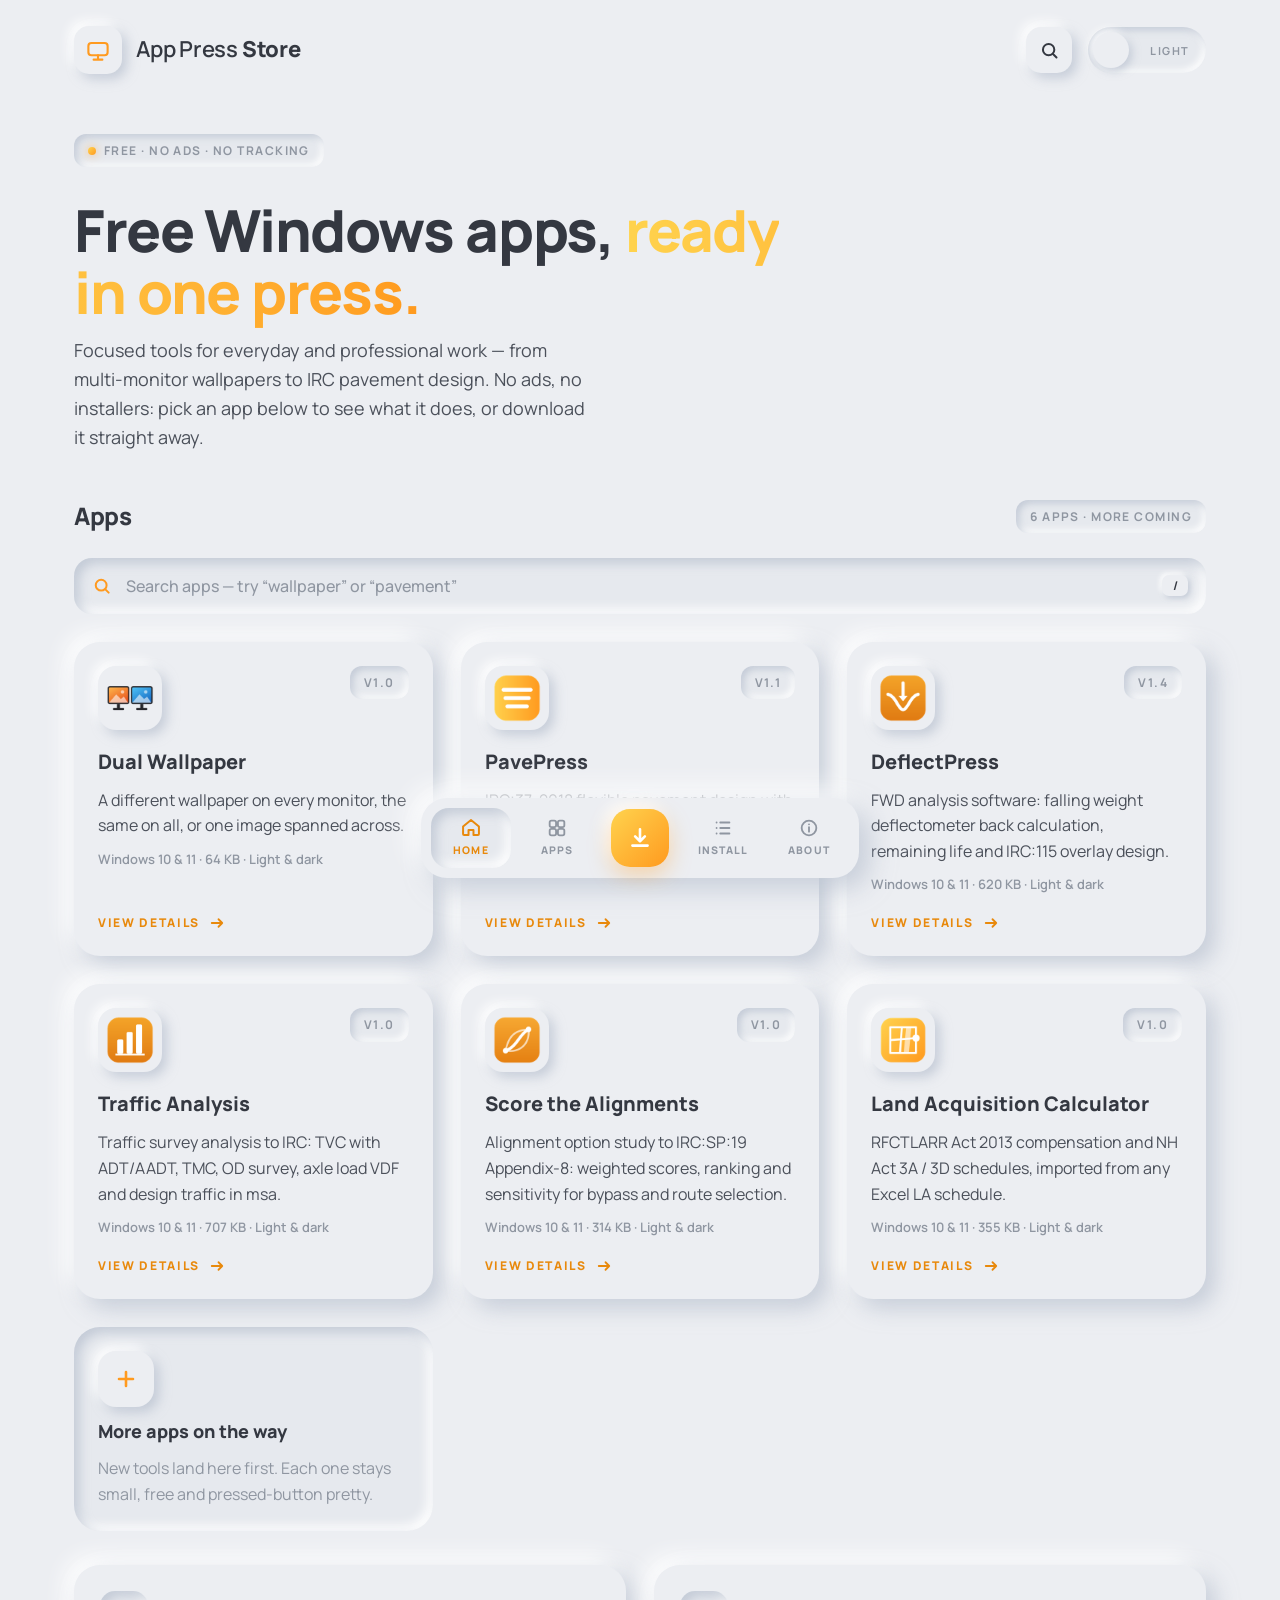
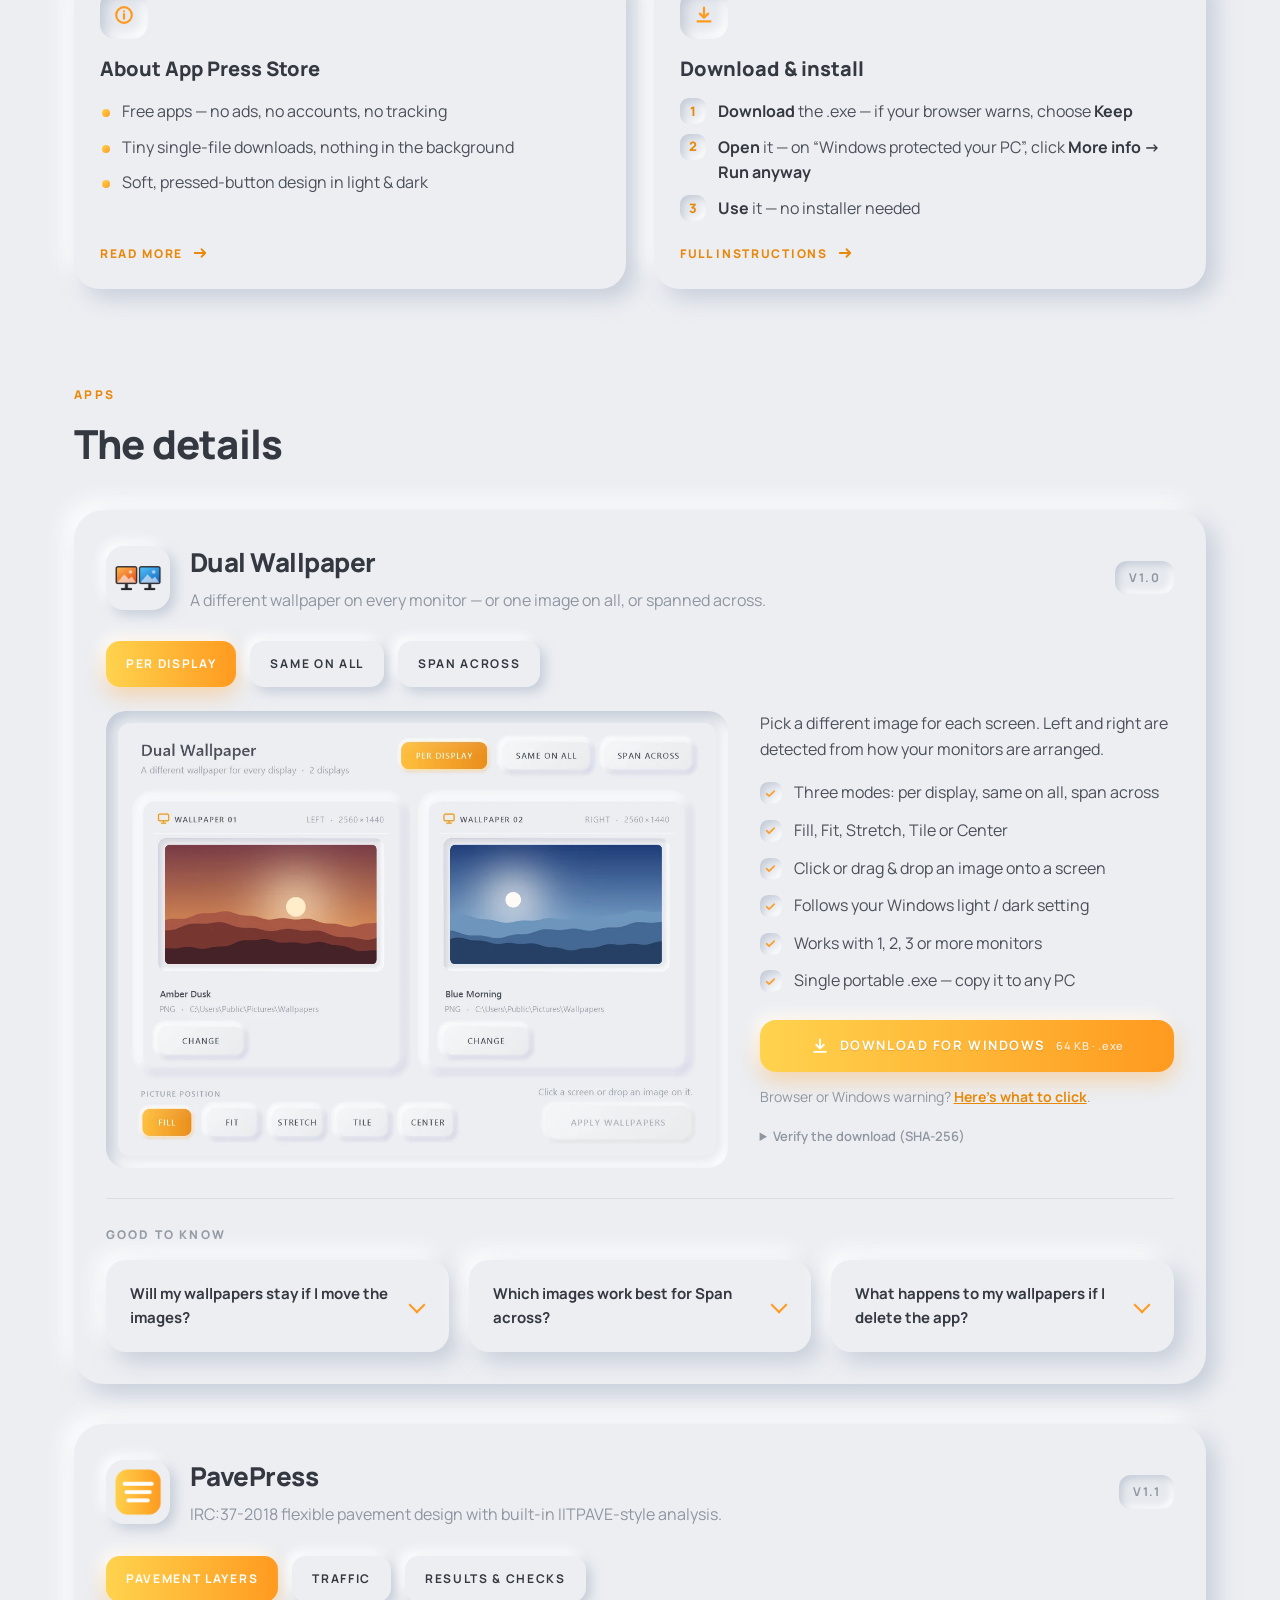
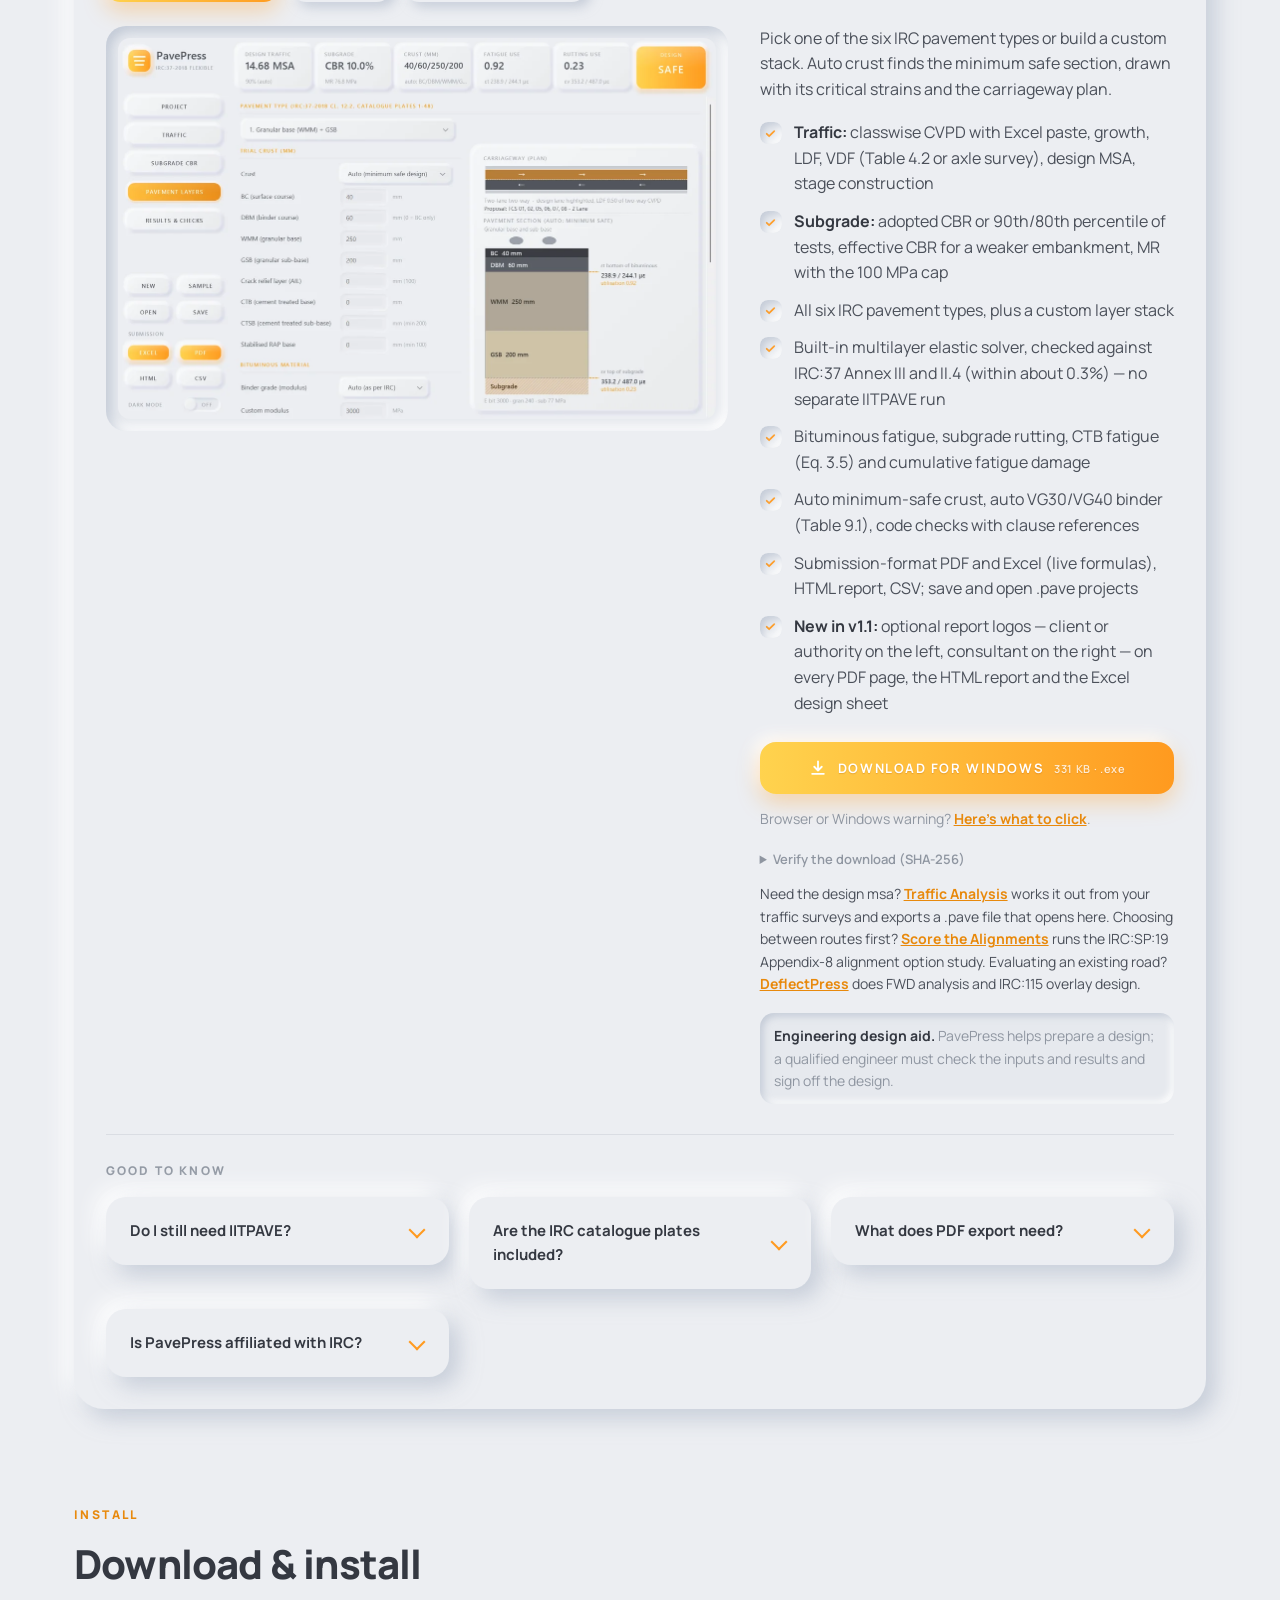
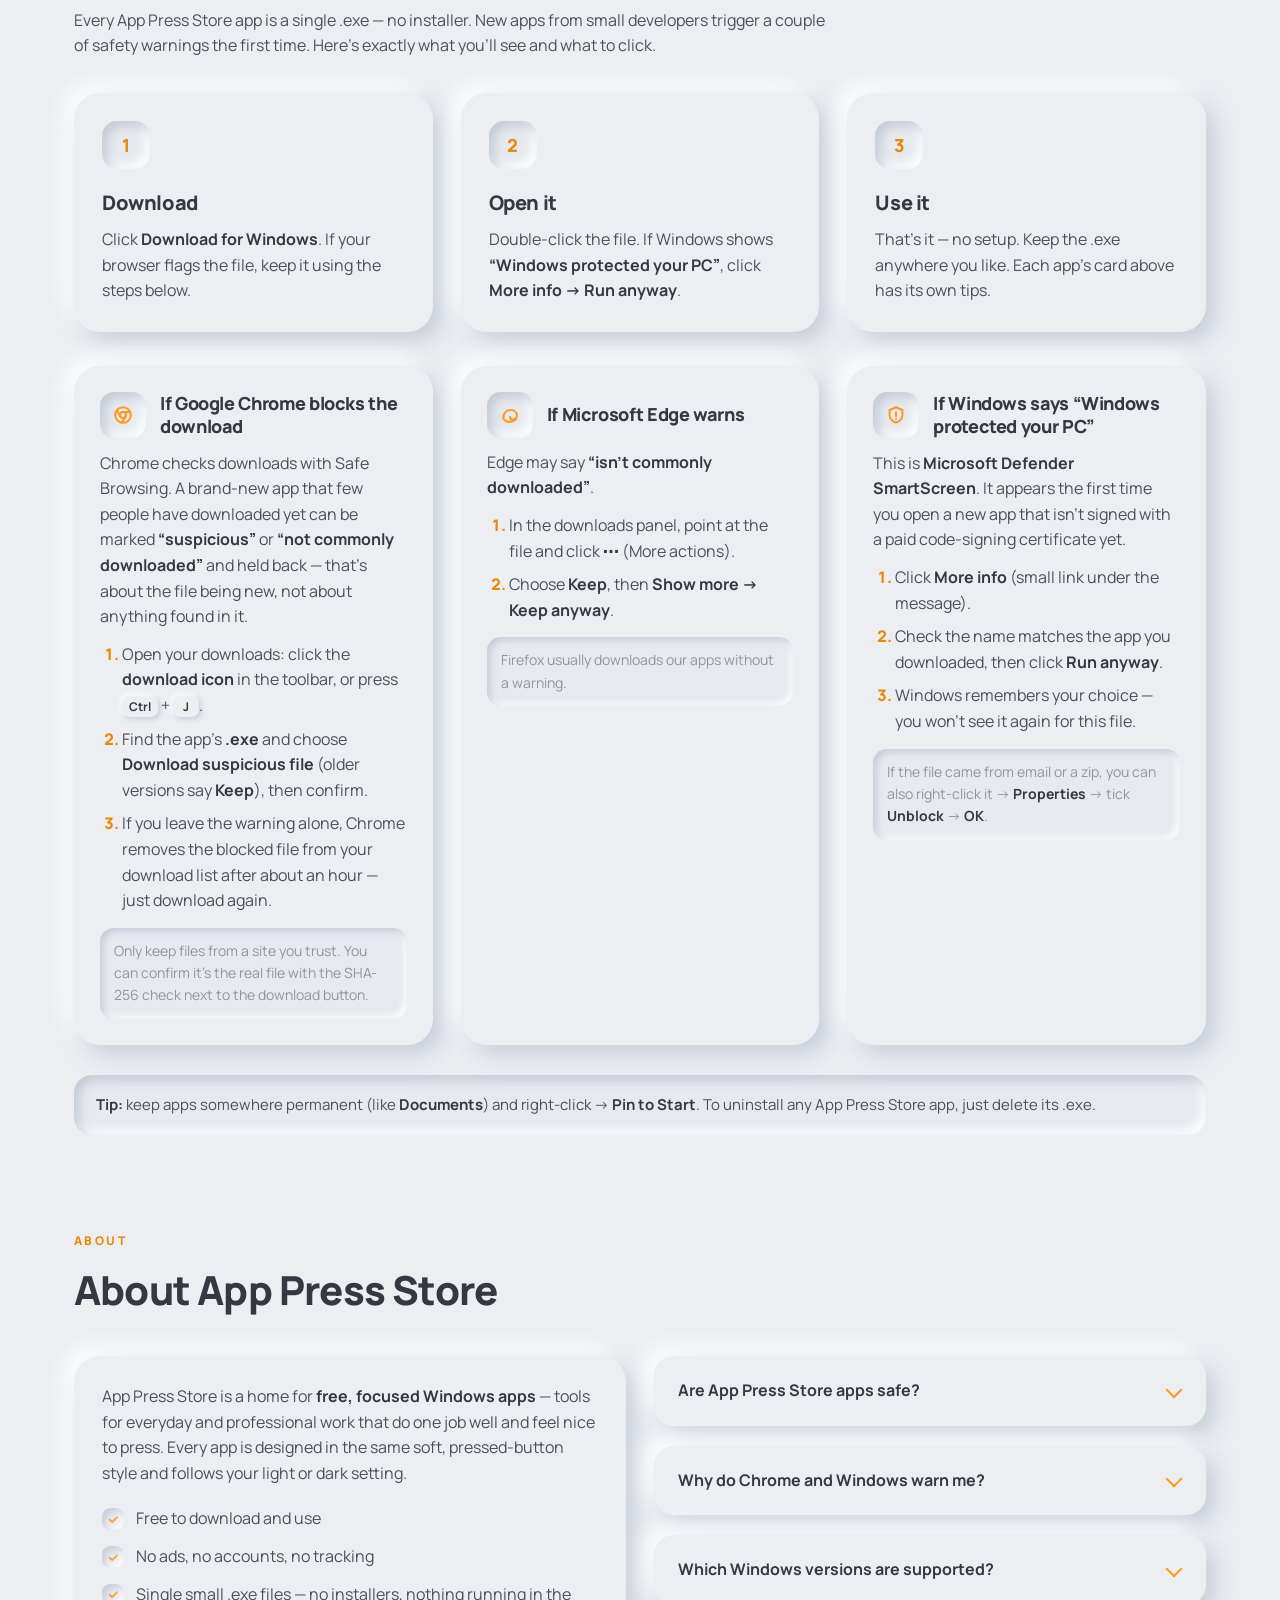
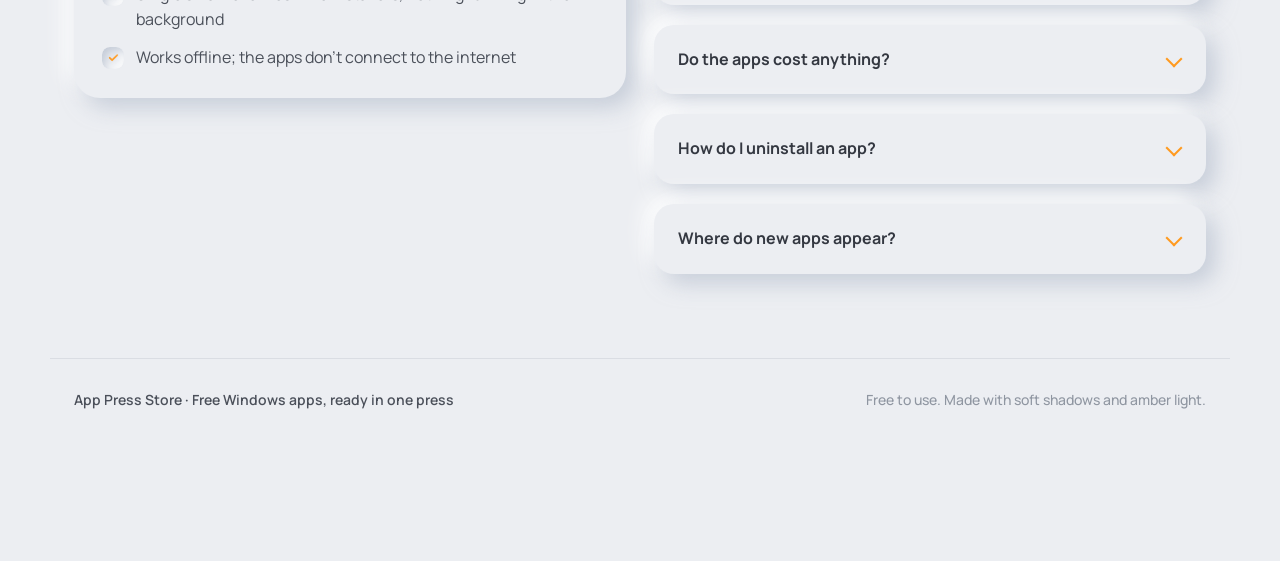
==== index.html @ 835f3573 "DeflectPress v1.4: Word reports match both formats, drawn figures, subgrade CBR Replace download (63" ====
<!doctype html>
<html lang="en">
<head>
  <meta charset="utf-8">
  <meta name="viewport" content="width=device-width, initial-scale=1">
  <title>App Press Store — Press to Download Free Windows Apps</title>
  <meta name="description" content="Free, tiny apps for Windows 10 and 11. Dual Wallpaper sets a different wallpaper on each monitor or spans one across. PavePress does IRC:37-2018 flexible pavement design, DeflectPress does FWD analysis and IRC:115 overlay design, and Traffic Analysis does TVC, TMC, OD and axle load survey analysis. No ads, no install.">
  <meta name="keywords" content="dual monitor wallpaper, different wallpaper each monitor, multi monitor wallpaper Windows 11, IRC 37 2018 pavement design software, flexible pavement design, IITPAVE alternative, FWD analysis software, IRC 115 overlay design, traffic survey analysis software, TVC TMC OD axle load analysis, free Windows apps, App Press Store">
  <meta name="robots" content="index, follow, max-image-preview:large">
  <link rel="canonical" href="https://apppress-store.github.io/">
  <meta name="google-site-verification" content="qcU9-oYp5trq-fBjLJkO1KfHNBGg2GZGqHSOTrv8pv0">
  <meta name="theme-color" content="#ECEEF2" media="(prefers-color-scheme: light)">
  <meta name="theme-color" content="#2A2D33" media="(prefers-color-scheme: dark)">

  <!-- link previews (WhatsApp, Facebook, LinkedIn, X, Discord …) -->
  <meta property="og:type" content="website">
  <meta property="og:site_name" content="App Press Store">
  <meta property="og:url" content="https://apppress-store.github.io/">
  <meta property="og:title" content="App Press Store — Press to Download Free Windows Apps">
  <meta property="og:description" content="Free Windows apps, ready in one press: Dual Wallpaper for multi-monitor setups and PavePress for IRC:37-2018 pavement design. No ads, no installers.">
  <meta property="og:image" content="https://apppress-store.github.io/assets/og-image.png">
  <meta property="og:image:width" content="1200">
  <meta property="og:image:height" content="630">
  <meta property="og:image:alt" content="App Press Store: free Windows apps, ready in one press, with the Dual Wallpaper app">
  <meta name="twitter:card" content="summary_large_image">
  <meta name="twitter:title" content="App Press Store — Press to Download Free Windows Apps">
  <meta name="twitter:description" content="Free Windows apps, ready in one press: Dual Wallpaper for multi-monitor setups and PavePress for IRC:37-2018 pavement design.">
  <meta name="twitter:image" content="https://apppress-store.github.io/assets/og-image.png">

  <link rel="icon" href="favicon.ico">
  <link rel="apple-touch-icon" href="assets/dual-wallpaper-icon.png">

  <!-- structured data for search engines -->
  <script type="application/ld+json">
  {
    "@context": "https://schema.org",
    "@graph": [
      {
        "@type": "WebSite",
        "@id": "https://apppress-store.github.io/#website",
        "url": "https://apppress-store.github.io/",
        "name": "App Press Store",
        "description": "Free, tiny apps for Windows with a soft, pressed-button design.",
        "inLanguage": "en"
      },
      {
        "@type": "SoftwareApplication",
        "@id": "https://apppress-store.github.io/#dual-wallpaper",
        "name": "Dual Wallpaper",
        "url": "https://apppress-store.github.io/#dual-wallpaper",
        "description": "Set a different wallpaper on every monitor, the same image on all monitors, or one picture spanned across multiple monitors on Windows 10 and 11.",
        "applicationCategory": "UtilitiesApplication",
        "operatingSystem": "Windows 10, Windows 11",
        "softwareVersion": "1.0",
        "fileSize": "64KB",
        "downloadUrl": "https://apppress-store.github.io/downloads/DualWallpaperSoft.exe",
        "image": "https://apppress-store.github.io/assets/og-image.png",
        "screenshot": "https://apppress-store.github.io/assets/per-light.webp",
        "isAccessibleForFree": true,
        "offers": { "@type": "Offer", "price": "0", "priceCurrency": "USD" },
        "publisher": { "@id": "https://apppress-store.github.io/#website" }
      },
      {
        "@type": "SoftwareApplication",
        "@id": "https://apppress-store.github.io/#pavepress",
        "name": "PavePress",
        "url": "https://apppress-store.github.io/#pavepress",
        "description": "IRC:37-2018 flexible pavement design for Windows with a built-in IITPAVE-style multilayer elastic solver, code checks with clause references, and PDF/Excel submission reports. An engineering design aid; designs must be verified by a qualified engineer.",
        "applicationCategory": "BusinessApplication",
        "applicationSubCategory": "Civil engineering design",
        "operatingSystem": "Windows 10, Windows 11",
        "softwareVersion": "1.1",
        "fileSize": "331KB",
        "downloadUrl": "https://apppress-store.github.io/downloads/PavePress.exe",
        "image": "https://apppress-store.github.io/assets/pavepress-icon.png",
        "screenshot": "https://apppress-store.github.io/assets/pave-layers-light.webp",
        "isAccessibleForFree": true,
        "offers": { "@type": "Offer", "price": "0", "priceCurrency": "USD" },
        "publisher": { "@id": "https://apppress-store.github.io/#website" }
      }
    ]
  }
  </script>
  <link rel="preconnect" href="https://fonts.googleapis.com">
  <link rel="preconnect" href="https://fonts.gstatic.com" crossorigin>
  <link href="https://fonts.googleapis.com/css2?family=Manrope:wght@400;500;600;700;800&display=swap" rel="stylesheet">
  <link rel="stylesheet" href="styles.css">
  <script>
    // pick the theme before first paint: saved choice, else the system setting
    (function () {
      var t = null;
      try { t = localStorage.getItem('apppress-theme'); } catch (e) {}
      if (t !== 'light' && t !== 'dark') t = matchMedia('(prefers-color-scheme: dark)').matches ? 'dark' : 'light';
      document.documentElement.setAttribute('data-theme', t);
    })();
  </script>
</head>
<body>

  <!-- top bar -->
  <header class="topbar">
    <a class="brand" href="#home" aria-label="App Press Store home">
      <span class="logo raised" aria-hidden="true">
        <svg viewBox="0 0 32 32"><rect x="5" y="8" width="22" height="14" rx="3.5"/><path d="M16 22v4M11 27h10"/></svg>
      </span>
      <span class="brand-name">App Press <b>Store</b></span>
    </a>
    <div class="top-actions">
      <button class="icon-btn" id="searchBtn" type="button" aria-label="Search apps" title="Search apps ( / )">
        <svg viewBox="0 0 24 24" aria-hidden="true"><circle cx="11" cy="11" r="6.5"/><path d="m16 16 4 4"/></svg>
      </button>
      <button class="switch" id="themeSwitch" type="button" role="switch" aria-checked="false" aria-label="Dark mode">
        <span class="switch-label switch-off">Light</span>
        <span class="switch-label switch-on">Dark</span>
        <span class="switch-knob" aria-hidden="true"></span>
      </button>
    </div>
  </header>

  <main>
    <!-- ============ HOME: apps list, about, download & install ============ -->
    <section id="home" class="home section">
      <div class="intro">
        <p class="eyebrow inset-pill"><span class="dot"></span> Free · No ads · No tracking</p>
        <h1>Free Windows apps, <span class="amber-text">ready in one press.</span></h1>
        <p class="lead">Focused tools for everyday and professional work — from multi-monitor wallpapers to IRC pavement design. No ads, no installers: pick an app below to see what it does, or download it straight away.</p>
      </div>

      <!-- apps list -->
      <div class="shelf-head">
        <h2 class="shelf-title">Apps</h2>
        <span class="inset-pill" id="appCount" aria-live="polite">6 apps · more coming</span>
      </div>
      <form class="search inset" id="searchForm" role="search" autocomplete="off">
        <svg viewBox="0 0 24 24" aria-hidden="true"><circle cx="11" cy="11" r="6.5"/><path d="m16 16 4 4"/></svg>
        <label class="sr-only" for="appSearch">Search apps</label>
        <input id="appSearch" type="search" placeholder="Search apps — try “wallpaper” or “pavement”" enterkeyhint="search">
        <kbd class="search-key" aria-hidden="true">/</kbd>
      </form>
      <div class="shelf" id="shelf">
        <a class="app-tile raised" href="#dual-wallpaper" aria-label="Dual Wallpaper: see details"
           data-search="dual wallpaper background desktop monitor monitors display displays screen screens multi-monitor span same image picture theme dark light">

          <span class="tile-top">
            <img class="app-icon" src="assets/dual-wallpaper-icon.png" width="64" height="64" alt="">
            <span class="version inset-pill">v1.0</span>
          </span>
          <span class="tile-name">Dual Wallpaper</span>
          <span class="tile-desc">A different wallpaper on every monitor, the same on all, or one image spanned across.</span>
          <span class="tile-meta">Windows 10 &amp; 11 · 64 KB · Light &amp; dark</span>
          <span class="tile-go">View details
            <svg viewBox="0 0 24 24" aria-hidden="true"><path d="M5 12h14m-5-5 5 5-5 5"/></svg>
          </span>
        </a>
        <a class="app-tile raised" href="#pavepress" aria-label="PavePress: see details"
           data-search="pavepress pavement design road highway flexible bituminous irc irc37 irc:37 2018 iitpave msa cbr subgrade traffic cvpd vdf ldf ctb ctsb sami rap wmm gsb dbm bc civil engineering excel pdf report">
          <span class="tile-top">
            <img class="app-icon" src="assets/pavepress-icon.png" width="64" height="64" alt="">
            <span class="version inset-pill">v1.1</span>
          </span>
          <span class="tile-name">PavePress</span>
          <span class="tile-desc">IRC:37-2018 flexible pavement design with built-in IITPAVE-style analysis.</span>
          <span class="tile-meta">Windows 10 &amp; 11 · 331 KB · Light &amp; dark</span>
          <span class="tile-go">View details
            <svg viewBox="0 0 24 24" aria-hidden="true"><path d="M5 12h14m-5-5 5 5-5 5"/></svg>
          </span>
        </a>
        <a class="app-tile raised" href="/deflectpress/" aria-label="DeflectPress FWD analysis software: see details"
           data-search="deflectpress fwd falling weight deflectometer deflection basin bowl backcalculation back calculation layer moduli irc irc115 irc:115 2014 overlay design remaining life homogeneous sections structural evaluation kgpback kuab pavement road highway civil engineering word docx excel pdf report">
          <span class="tile-top">
            <img class="app-icon" src="assets/deflectpress-icon.png" width="64" height="64" alt="">
            <span class="version inset-pill">v1.4</span>
          </span>
          <span class="tile-name">DeflectPress</span>
          <span class="tile-desc">FWD analysis software: falling weight deflectometer back calculation, remaining life and IRC:115 overlay design.</span>
          <span class="tile-meta">Windows 10 &amp; 11 · 620 KB · Light &amp; dark</span>
          <span class="tile-go">View details
            <svg viewBox="0 0 24 24" aria-hidden="true"><path d="M5 12h14m-5-5 5 5-5 5"/></svg>
          </span>
        </a>
        <a class="app-tile raised" href="/traffic-analysis/" aria-label="Traffic Analysis traffic survey analysis software: see details"
           data-search="traffic analysis survey tvc traffic volume count adt aadt peak hour phf seasonal factor tmc turning movement count junction intersection flow diagram signal warrant roundabout od origin destination desire lines axle load vdf vehicle damage factor speed delay moving observer pcu capacity level of service los growth msa irc irc64 irc106 irc108 irc93 irc37 road highway civil engineering excel pdf report">
          <span class="tile-top">
            <img class="app-icon" src="assets/traffic-analysis-icon.png" width="64" height="64" alt="">
            <span class="version inset-pill">v1.0</span>
          </span>
          <span class="tile-name">Traffic Analysis</span>
          <span class="tile-desc">Traffic survey analysis to IRC: TVC with ADT/AADT, TMC, OD survey, axle load VDF and design traffic in msa.</span>
          <span class="tile-meta">Windows 10 &amp; 11 · 707 KB · Light &amp; dark</span>
          <span class="tile-go">View details
            <svg viewBox="0 0 24 24" aria-hidden="true"><path d="M5 12h14m-5-5 5 5-5 5"/></svg>
          </span>
        </a>
        <a class="app-tile raised" href="/score-the-alignments/" aria-label="Score the Alignments alignment option study software: see details"
           data-search="score the alignments alignment option study evaluation of alignment options alternatives route selection bypass realignment green field greenfield irc sp19 sp:19 irc:sp:19 appendix 8 appendix-8 scoring matrix weighted score weights engineering socio-economic environmental cost safety ranking sensitivity land acquisition rfctlarr solatium r&amp;r rehabilitation resettlement geometric design irc73 sp84 dpr feasibility report road highway civil engineering excel pdf report">
          <span class="tile-top">
            <img class="app-icon" src="assets/score-the-alignments-icon.png" width="64" height="64" alt="">
            <span class="version inset-pill">v1.0</span>
          </span>
          <span class="tile-name">Score the Alignments</span>
          <span class="tile-desc">Alignment option study to IRC:SP:19 Appendix-8: weighted scores, ranking and sensitivity for bypass and route selection.</span>
          <span class="tile-meta">Windows 10 &amp; 11 · 314 KB · Light &amp; dark</span>
          <span class="tile-go">View details
            <svg viewBox="0 0 24 24" aria-hidden="true"><path d="M5 12h14m-5-5 5 5-5 5"/></svg>
          </span>
        </a>
        <a class="app-tile raised" href="/land-acquisition-calculator/" aria-label="Land Acquisition Calculator RFCTLARR compensation software: see details"
           data-search="land acquisition calculator la compensation rfctlarr 2013 act solatium 12 % additional amount multiplication factor first schedule second schedule r&amp;r rehabilitation resettlement market value guidance value sale deeds sec 26 nh act 1956 3a 3c 3d 3g 3h notification gazette schedule land schedule survey number village award abstract excel import dpr rob bypass road highway civil engineering pdf report">
          <span class="tile-top">
            <img class="app-icon" src="assets/land-acquisition-calculator-icon.png" width="64" height="64" alt="">
            <span class="version inset-pill">v1.0</span>
          </span>
          <span class="tile-name">Land Acquisition Calculator</span>
          <span class="tile-desc">RFCTLARR Act 2013 compensation and NH Act 3A / 3D schedules, imported from any Excel LA schedule.</span>
          <span class="tile-meta">Windows 10 &amp; 11 · 355 KB · Light &amp; dark</span>
          <span class="tile-go">View details
            <svg viewBox="0 0 24 24" aria-hidden="true"><path d="M5 12h14m-5-5 5 5-5 5"/></svg>
          </span>
        </a>
        <div class="app-tile app-tile-soon inset" id="soonTile" aria-label="More apps coming soon">
          <span class="soon-icon raised" aria-hidden="true"><svg viewBox="0 0 24 24"><path d="M12 5v14M5 12h14"/></svg></span>
          <span class="tile-name">More apps on the way</span>
          <span class="tile-desc">New tools land here first. Each one stays small, free and pressed-button pretty.</span>
        </div>
        <div class="app-tile no-results inset" id="noResults" hidden>
          <span class="tile-name">No apps match “<span id="noResultsTerm"></span>”</span>
          <span class="tile-desc">Try another word, or <button type="button" class="link-btn" id="clearSearch">show all apps</button>.</span>
        </div>
      </div>

      <!-- info + quick install -->
      <div class="home-cards">
        <a class="home-card raised" href="#about">
          <span class="card-icon inset" aria-hidden="true">
            <svg viewBox="0 0 24 24"><circle cx="12" cy="12" r="8.5"/><path d="M12 11v5M12 8h.01"/></svg>
          </span>
          <span class="card-title">About App Press Store</span>
          <ul class="mini-list">
            <li>Free apps — no ads, no accounts, no tracking</li>
            <li>Tiny single-file downloads, nothing in the background</li>
            <li>Soft, pressed-button design in light &amp; dark</li>
          </ul>
          <span class="tile-go">Read more <svg viewBox="0 0 24 24" aria-hidden="true"><path d="M5 12h14m-5-5 5 5-5 5"/></svg></span>
        </a>

        <a class="home-card raised" href="#install">
          <span class="card-icon inset" aria-hidden="true">
            <svg viewBox="0 0 24 24"><path d="M12 4v11m0 0-4.5-4.5M12 15l4.5-4.5M5 19h14"/></svg>
          </span>
          <span class="card-title">Download &amp; install</span>
          <ol class="mini-steps">
            <li><b>Download</b> the .exe — if your browser warns, choose <b>Keep</b></li>
            <li><b>Open</b> it — on “Windows protected your PC”, click <b>More info → Run anyway</b></li>
            <li><b>Use</b> it — no installer needed</li>
          </ol>
          <span class="tile-go">Full instructions <svg viewBox="0 0 24 24" aria-hidden="true"><path d="M5 12h14m-5-5 5 5-5 5"/></svg></span>
        </a>
      </div>
    </section>

    <!-- ============ APPS (details) ============ -->
    <section id="apps" class="section">
      <div class="section-head">
        <p class="kicker">Apps</p>
        <h2>The details</h2>
      </div>

      <article id="dual-wallpaper" class="app-card raised">
        <div class="app-top">
          <img class="app-icon" src="assets/dual-wallpaper-icon.png" width="64" height="64" alt="">
          <div class="app-title">
            <h3>Dual Wallpaper</h3>
            <p>A different wallpaper on every monitor — or one image on all, or spanned across.</p>
          </div>
          <span class="version inset-pill">v1.0</span>
        </div>

        <div class="modes" role="tablist" aria-label="Dual Wallpaper modes">
          <button class="mode is-active" role="tab" aria-selected="true" data-shot="per" data-caption="Pick a different image for each screen. Left and right are detected from how your monitors are arranged.">Per display</button>
          <button class="mode" role="tab" aria-selected="false" data-shot="same" data-caption="One image, every screen. Choose Wallpaper A once and it lands on monitor 1 and monitor 2.">Same on all</button>
          <button class="mode" role="tab" aria-selected="false" data-shot="span" data-caption="One picture stretched across all displays as a single wide scene — best with ultra-wide images.">Span across</button>
        </div>

        <div class="app-body">
          <div class="shot-well inset app-shot">
            <img class="shot-light" src="assets/per-light.webp" width="1100" height="797" alt="Dual Wallpaper in per-display mode, light theme">
            <img class="shot-dark" src="assets/per-dark.webp" width="1100" height="797" alt="Dual Wallpaper in per-display mode, dark theme">
          </div>

          <div class="app-side">
            <p class="mode-caption">Pick a different image for each screen. Left and right are detected from how your monitors are arranged.</p>
            <ul class="features">
              <li>Three modes: per display, same on all, span across</li>
              <li>Fill, Fit, Stretch, Tile or Center</li>
              <li>Click or drag &amp; drop an image onto a screen</li>
              <li>Follows your Windows light / dark setting</li>
              <li>Works with 1, 2, 3 or more monitors</li>
              <li>Single portable .exe — copy it to any PC</li>
            </ul>
            <a class="btn btn-amber btn-wide" href="downloads/DualWallpaperSoft.exe" download="Dual Wallpaper Soft.exe">
              <svg viewBox="0 0 24 24" aria-hidden="true"><path d="M12 4v11m0 0-4.5-4.5M12 15l4.5-4.5M5 19h14"/></svg>
              Download for Windows
              <small>64 KB · .exe</small>
            </a>
            <p class="after-dl">Browser or Windows warning? <a href="#install">Here's what to click</a>.</p>
            <details class="hash">
              <summary>Verify the download (SHA-256)</summary>
              <code class="inset">052EF9118CF12EC91DCE9071B8E9ECBF26F999B18371FDF8688AAA798C92F775</code>
              <p>In PowerShell: <code>Get-FileHash "Dual Wallpaper Soft.exe"</code></p>
            </details>
          </div>
        </div>

        <div class="app-faq">
          <h4 class="app-faq-title">Good to know</h4>
          <div class="faq faq-compact">
            <details class="raised">
              <summary>Will my wallpapers stay if I move the images?</summary>
              <p>Windows reads wallpapers from where the image files are. Keep them in a permanent folder like <b>Pictures</b> so they don't disappear.</p>
            </details>
            <details class="raised">
              <summary>Which images work best for Span across?</summary>
              <p>Wide images. Two side-by-side monitors form a very wide area, so a normal 16:9 picture gets its top and bottom cropped. Something around 5120 × 1440 fits two 2560 × 1440 screens exactly.</p>
            </details>
            <details class="raised">
              <summary>What happens to my wallpapers if I delete the app?</summary>
              <p>They stay exactly as they are — the app only changes Windows' wallpaper setting when you press <b>Apply wallpapers</b>.</p>
            </details>
          </div>
        </div>
      </article>

      <article id="pavepress" class="app-card raised" data-shot-prefix="pave-">
        <div class="app-top">
          <img class="app-icon" src="assets/pavepress-icon.png" width="64" height="64" alt="">
          <div class="app-title">
            <h3>PavePress</h3>
            <p>IRC:37-2018 flexible pavement design with built-in IITPAVE-style analysis.</p>
          </div>
          <span class="version inset-pill">v1.1</span>
        </div>

        <div class="modes" role="tablist" aria-label="PavePress pages">
          <button class="mode is-active" role="tab" aria-selected="true" data-shot="layers" data-caption="Pick one of the six IRC pavement types or build a custom stack. Auto crust finds the minimum safe section, drawn with its critical strains and the carriageway plan.">Pavement layers</button>
          <button class="mode" role="tab" aria-selected="false" data-shot="traffic" data-caption="Classwise CVPD pasted straight from Excel, growth to the year of completion, LDF and VDF, and design MSA worked out step by step.">Traffic</button>
          <button class="mode" role="tab" aria-selected="false" data-shot="results" data-caption="Every code check with its IRC:37-2018 clause: OK, CHECK or FAIL, plus bituminous fatigue and subgrade rutting utilisation.">Results &amp; checks</button>
        </div>

        <div class="app-body">
          <div class="shot-well inset app-shot">
            <img class="shot-light" src="assets/pave-layers-light.webp" width="1200" height="767" loading="lazy" alt="PavePress pavement layers page with a granular pavement section, light theme">
            <img class="shot-dark" src="assets/pave-layers-dark.webp" width="1200" height="767" loading="lazy" alt="PavePress pavement layers page with a CTSB, CTB and SAMI section, dark theme">
          </div>

          <div class="app-side">
            <p class="mode-caption">Pick one of the six IRC pavement types or build a custom stack. Auto crust finds the minimum safe section, drawn with its critical strains and the carriageway plan.</p>
            <ul class="features">
              <li><b>Traffic:</b> classwise CVPD with Excel paste, growth, LDF, VDF (Table 4.2 or axle survey), design MSA, stage construction</li>
              <li><b>Subgrade:</b> adopted CBR or 90th/80th percentile of tests, effective CBR for a weaker embankment, MR with the 100 MPa cap</li>
              <li>All six IRC pavement types, plus a custom layer stack</li>
              <li>Built-in multilayer elastic solver, checked against IRC:37 Annex III and II.4 (within about 0.3%) — no separate IITPAVE run</li>
              <li>Bituminous fatigue, subgrade rutting, CTB fatigue (Eq. 3.5) and cumulative fatigue damage</li>
              <li>Auto minimum-safe crust, auto VG30/VG40 binder (Table 9.1), code checks with clause references</li>
              <li>Submission-format PDF and Excel (live formulas), HTML report, CSV; save and open .pave projects</li>
              <li><b>New in v1.1:</b> optional report logos — client or authority on the left, consultant on the right — on every PDF page, the HTML report and the Excel design sheet</li>
            </ul>
            <a class="btn btn-amber btn-wide" href="downloads/PavePress.exe" download="PavePress.exe">
              <svg viewBox="0 0 24 24" aria-hidden="true"><path d="M12 4v11m0 0-4.5-4.5M12 15l4.5-4.5M5 19h14"/></svg>
              Download for Windows
              <small>331 KB · .exe</small>
            </a>
            <p class="after-dl">Browser or Windows warning? <a href="#install">Here's what to click</a>.</p>
            <details class="hash">
              <summary>Verify the download (SHA-256)</summary>
              <code class="inset">4491E6A9A691D3EA84FA5C8D32046E7E1D5F675AAFD55D56AA3687EED42F34CC</code>
              <p>In PowerShell: <code>Get-FileHash "PavePress.exe"</code></p>
            </details>
            <p class="cross-link">Need the design msa? <a href="/traffic-analysis/">Traffic Analysis</a> works it out from your traffic surveys and exports a .pave file that opens here. Choosing between routes first? <a href="/score-the-alignments/">Score the Alignments</a> runs the IRC:SP:19 Appendix-8 alignment option study. Evaluating an existing road? <a href="/deflectpress/">DeflectPress</a> does FWD analysis and IRC:115 overlay design.</p>
            <p class="note"><b>Engineering design aid.</b> PavePress helps prepare a design; a qualified engineer must check the inputs and results and sign off the design.</p>
          </div>
        </div>

        <div class="app-faq">
          <h4 class="app-faq-title">Good to know</h4>
          <div class="faq faq-compact">
            <details class="raised">
              <summary>Do I still need IITPAVE?</summary>
              <p>No. PavePress has its own multilayer elastic solver. It was checked against the IRC:37-2018 Annex III examples (all six pavement types at CBR 10%) and Annex II.4, and agrees within about 0.3%.</p>
            </details>
            <details class="raised">
              <summary>Are the IRC catalogue plates included?</summary>
              <p>No. The IRC:37-2018 plates are IRC copyright, so they aren't part of the download. PavePress draws its own composition chart instead. If you own the code book, you can add your own plate images with <b>Open catalogue plates folder</b>.</p>
            </details>
            <details class="raised">
              <summary>What does PDF export need?</summary>
              <p>Microsoft Edge, which is built into Windows 10 and 11 (Chrome also works). Edge prints the PDF in the background; if neither browser is found, the HTML report opens so you can print it with <kbd>Ctrl</kbd> + <kbd>P</kbd>.</p>
            </details>
            <details class="raised">
              <summary>Is PavePress affiliated with IRC?</summary>
              <p>No. It's an independent tool that follows the published IRC:37-2018 method. Always check the design against the current code and any project-specific requirements.</p>
            </details>
          </div>
        </div>
      </article>
    </section>

    <!-- ============ INSTALL ============ -->
    <section id="install" class="section">
      <div class="section-head">
        <p class="kicker">Install</p>
        <h2>Download &amp; install</h2>
        <p class="section-lead">Every App Press Store app is a single .exe — no installer. New apps from small developers trigger a couple of safety warnings the first time. Here's exactly what you'll see and what to click.</p>
      </div>

      <ol class="steps">
        <li class="step raised">
          <span class="step-num inset">1</span>
          <h3>Download</h3>
          <p>Click <b>Download for Windows</b>. If your browser flags the file, keep it using the steps below.</p>
        </li>
        <li class="step raised">
          <span class="step-num inset">2</span>
          <h3>Open it</h3>
          <p>Double-click the file. If Windows shows <b>“Windows protected your PC”</b>, click <b>More info → Run anyway</b>.</p>
        </li>
        <li class="step raised">
          <span class="step-num inset">3</span>
          <h3>Use it</h3>
          <p>That's it — no setup. Keep the .exe anywhere you like. Each app's card above has its own tips.</p>
        </li>
      </ol>

      <div class="warn-grid">
        <div class="warn raised">
          <div class="warn-head">
            <span class="warn-icon inset" aria-hidden="true"><svg viewBox="0 0 24 24"><circle cx="12" cy="12" r="8.5"/><circle cx="12" cy="12" r="3.2"/><path d="M12 8.8h7.6M9.2 13.6 5.4 7.2M14.8 13.6l-3.8 6.6"/></svg></span>
            <h3>If Google Chrome blocks the download</h3>
          </div>
          <p>Chrome checks downloads with Safe Browsing. A brand-new app that few people have downloaded yet can be marked <b>“suspicious”</b> or <b>“not commonly downloaded”</b> and held back — that's about the file being new, not about anything found in it.</p>
          <ol class="how">
            <li>Open your downloads: click the <b>download icon</b> in the toolbar, or press <kbd>Ctrl</kbd> + <kbd>J</kbd>.</li>
            <li>Find the app's <b>.exe</b> and choose <b>Download suspicious file</b> (older versions say <b>Keep</b>), then confirm.</li>
            <li>If you leave the warning alone, Chrome removes the blocked file from your download list after about an hour — just download again.</li>
          </ol>
          <p class="note">Only keep files from a site you trust. You can confirm it's the real file with the SHA-256 check next to the download button.</p>
        </div>

        <div class="warn raised">
          <div class="warn-head">
            <span class="warn-icon inset" aria-hidden="true"><svg viewBox="0 0 24 24"><path d="M4.5 15.5c0-5 3.4-9 8.2-9 4 0 6.8 2.7 6.8 6 0 2.6-2 4.3-4.4 4.3-2 0-3.1-1.1-3.1-2.6"/><path d="M4.5 15.5c1.4 2.6 4.2 4 7.3 4 2.9 0 5.4-1.2 7-3.2"/></svg></span>
            <h3>If Microsoft Edge warns</h3>
          </div>
          <p>Edge may say <b>“isn't commonly downloaded”</b>.</p>
          <ol class="how">
            <li>In the downloads panel, point at the file and click <b>⋯</b> (More actions).</li>
            <li>Choose <b>Keep</b>, then <b>Show more → Keep anyway</b>.</li>
          </ol>
          <p class="note">Firefox usually downloads our apps without a warning.</p>
        </div>

        <div class="warn raised">
          <div class="warn-head">
            <span class="warn-icon inset" aria-hidden="true"><svg viewBox="0 0 24 24"><path d="M12 3.5 5 6.5v5c0 4.3 3 7.6 7 9 4-1.4 7-4.7 7-9v-5z"/><path d="M12 9v4M12 16h.01"/></svg></span>
            <h3>If Windows says “Windows protected your PC”</h3>
          </div>
          <p>This is <b>Microsoft Defender SmartScreen</b>. It appears the first time you open a new app that isn't signed with a paid code-signing certificate yet.</p>
          <ol class="how">
            <li>Click <b>More info</b> (small link under the message).</li>
            <li>Check the name matches the app you downloaded, then click <b>Run anyway</b>.</li>
            <li>Windows remembers your choice — you won't see it again for this file.</li>
          </ol>
          <p class="note">If the file came from email or a zip, you can also right-click it → <b>Properties</b> → tick <b>Unblock</b> → <b>OK</b>.</p>
        </div>
      </div>

      <p class="tip inset"><b>Tip:</b> keep apps somewhere permanent (like <b>Documents</b>) and right-click → <b>Pin to Start</b>. To uninstall any App Press Store app, just delete its .exe.</p>
    </section>

    <!-- ============ ABOUT + FAQ ============ -->
    <section id="about" class="section">
      <div class="section-head">
        <p class="kicker">About</p>
        <h2>About App Press Store</h2>
      </div>

      <div class="about-grid">
        <div class="about raised">
          <p>App Press Store is a home for <b>free, focused Windows apps</b> — tools for everyday and professional work that do one job well and feel nice to press. Every app is designed in the same soft, pressed-button style and follows your light or dark setting.</p>
          <ul class="features">
            <li>Free to download and use</li>
            <li>No ads, no accounts, no tracking</li>
            <li>Single small .exe files — no installers, nothing running in the background</li>
            <li>Works offline; the apps don't connect to the internet</li>
          </ul>
        </div>

        <div class="faq">
          <details class="raised">
            <summary>Are App Press Store apps safe?</summary>
            <p>Every app is a small offline tool: no network code, no data collection and nothing left running in the background. Each app lists a SHA-256 checksum next to its download so you can confirm the file is exactly the one published here.</p>
          </details>
          <details class="raised">
            <summary>Why do Chrome and Windows warn me?</summary>
            <p>Both warn about new apps that haven't built up a download reputation yet or aren't signed with a paid certificate. The <a href="#install">install section</a> shows exactly what to click.</p>
          </details>
          <details class="raised">
            <summary>Which Windows versions are supported?</summary>
            <p>Windows 10 and Windows 11, unless an app's card says otherwise. The apps use the .NET Framework built into Windows, so there's nothing extra to install.</p>
          </details>
          <details class="raised">
            <summary>Do the apps cost anything?</summary>
            <p>No. Everything in the store is free, with no ads, no accounts and no in-app purchases.</p>
          </details>
          <details class="raised">
            <summary>How do I uninstall an app?</summary>
            <p>Delete its .exe file. There's no installer, so nothing else is left behind.</p>
          </details>
          <details class="raised">
            <summary>Where do new apps appear?</summary>
            <p>Right here in the app list on the home page. Use the search button at the top to find one quickly.</p>
          </details>
        </div>
      </div>
    </section>
  </main>

  <footer class="footer">
    <p>App Press Store · Free Windows apps, ready in one press</p>
    <p class="muted">Free to use. Made with soft shadows and amber light.</p>
  </footer>

  <!-- floating pressed dock -->
  <nav class="dock raised" aria-label="Sections">
    <span class="dock-indicator inset" aria-hidden="true"></span>
    <a class="dock-item is-active" href="#home" data-section="home">
      <svg viewBox="0 0 24 24" aria-hidden="true"><path d="M4 11.5 12 5l8 6.5V19a1 1 0 0 1-1 1h-4.5v-5h-5v5H5a1 1 0 0 1-1-1z"/></svg>
      <span>Home</span>
    </a>
    <a class="dock-item" href="#apps" data-section="apps">
      <svg viewBox="0 0 24 24" aria-hidden="true"><rect x="4" y="4" width="7" height="7" rx="2"/><rect x="13" y="4" width="7" height="7" rx="2"/><rect x="4" y="13" width="7" height="7" rx="2"/><rect x="13" y="13" width="7" height="7" rx="2"/></svg>
      <span>Apps</span>
    </a>
    <a class="dock-fab" href="#shelf" aria-label="Browse apps to download">
      <svg viewBox="0 0 24 24" aria-hidden="true"><path d="M12 4v11m0 0-4.5-4.5M12 15l4.5-4.5M5 19h14"/></svg>
    </a>
    <a class="dock-item" href="#install" data-section="install">
      <svg viewBox="0 0 24 24" aria-hidden="true"><path d="M9 6h10M9 12h10M9 18h10M5 6h.01M5 12h.01M5 18h.01"/></svg>
      <span>Install</span>
    </a>
    <a class="dock-item" href="#about" data-section="about">
      <svg viewBox="0 0 24 24" aria-hidden="true"><circle cx="12" cy="12" r="8"/><path d="M12 11v5M12 8h.01"/></svg>
      <span>About</span>
    </a>
  </nav>

  <script src="app.js"></script>
</body>
</html>
---- styles.css ----
/* App Press Store — soft "pressed button" theme, light + dark */

:root {
  --bg: #ECEEF2;
  --text: #4B505A;
  --heading: #343841;
  --muted: #8F96A1;
  --line: #DADDE3;
  --sh-dark: rgba(166, 177, 194, 0.55);
  --sh-light: #FFFFFF;
  --amber-1: #FFD34E;
  --amber-2: #FF9A1F;
  --amber-ink: #E8890C;
  --well: #E6E9EE;
  --radius: 22px;
  --raise: 9px 9px 22px var(--sh-dark), -9px -9px 22px var(--sh-light);
  --raise-sm: 5px 5px 12px var(--sh-dark), -5px -5px 12px var(--sh-light);
  --press: inset 5px 5px 11px var(--sh-dark), inset -5px -5px 11px var(--sh-light);
  --press-sm: inset 3px 3px 7px var(--sh-dark), inset -3px -3px 7px var(--sh-light);
  --glow: 0 8px 22px rgba(255, 154, 31, 0.35), -6px -6px 16px var(--sh-light);
  color-scheme: light;
}

:root[data-theme="dark"] {
  --bg: #2A2D33;
  --text: #C9CDD4;
  --heading: #ECEEF2;
  --muted: #8B919C;
  --line: #3A3E46;
  --sh-dark: rgba(10, 11, 14, 0.62);
  --sh-light: rgba(70, 75, 86, 0.38);
  --amber-ink: #FFB547;
  --well: #26292E;
  --glow: 0 8px 24px rgba(255, 154, 31, 0.28), -6px -6px 16px var(--sh-light);
  color-scheme: dark;
}

/* no-JS fallback follows the system */
@media (prefers-color-scheme: dark) {
  :root:not([data-theme]) {
    --bg: #2A2D33; --text: #C9CDD4; --heading: #ECEEF2; --muted: #8B919C; --line: #3A3E46;
    --sh-dark: rgba(10, 11, 14, 0.62); --sh-light: rgba(70, 75, 86, 0.38);
    --amber-ink: #FFB547; --well: #26292E; color-scheme: dark;
  }
}

* { box-sizing: border-box; }
html { scroll-behavior: smooth; -webkit-text-size-adjust: 100%; }
body {
  margin: 0;
  background: var(--bg);
  color: var(--text);
  font: 400 16px/1.6 "Manrope", "Segoe UI", system-ui, sans-serif;
  -webkit-font-smoothing: antialiased;
  transition: background-color .35s ease, color .35s ease;
  padding-bottom: 120px; /* room for the floating dock */
}
img { max-width: 100%; height: auto; display: block; }
a { color: inherit; }
h1, h2, h3 { color: var(--heading); margin: 0; letter-spacing: -0.02em; }
b { font-weight: 700; color: var(--heading); }

/* ---------- soft-UI primitives ---------- */
.raised { background: var(--bg); box-shadow: var(--raise); border-radius: var(--radius); }
.inset  { background: var(--well); box-shadow: var(--press); border-radius: var(--radius); }
.inset-pill {
  display: inline-flex; align-items: center; gap: 8px;
  padding: 7px 14px; border-radius: 12px;
  background: var(--well); box-shadow: var(--press-sm);
  font-size: 12px; font-weight: 700; letter-spacing: .12em; text-transform: uppercase; color: var(--muted);
}
.dot { width: 8px; height: 8px; border-radius: 50%; background: linear-gradient(135deg, var(--amber-1), var(--amber-2)); box-shadow: 0 0 10px rgba(255,154,31,.6); }
.amber-text { background: linear-gradient(90deg, var(--amber-1), var(--amber-2)); -webkit-background-clip: text; background-clip: text; color: transparent; }

/* ---------- buttons ---------- */
.btn {
  display: inline-flex; align-items: center; justify-content: center; gap: 10px;
  min-height: 52px; padding: 0 26px; border: 0; border-radius: 16px; cursor: pointer;
  font: 700 13px/1 "Manrope", sans-serif; letter-spacing: .12em; text-transform: uppercase; text-decoration: none;
  transition: box-shadow .18s ease, transform .18s ease, filter .18s ease, color .18s ease;
}
.btn svg { width: 20px; height: 20px; fill: none; stroke: currentColor; stroke-width: 2.2; stroke-linecap: round; stroke-linejoin: round; }
.btn small { font-size: 11px; opacity: .8; letter-spacing: .06em; text-transform: none; font-weight: 600; }
.btn-soft { background: var(--bg); color: var(--heading); box-shadow: var(--raise-sm); }
.btn-soft:hover { color: var(--amber-ink); }
.btn-soft:active { box-shadow: var(--press-sm); transform: translateY(1px); }
.btn-amber { color: #fff; background: linear-gradient(90deg, var(--amber-1), var(--amber-2)); box-shadow: var(--glow); text-shadow: 0 1px 1px rgba(160, 80, 0, .25); }
.btn-amber:hover { filter: brightness(1.05) saturate(1.05); }
.btn-amber:active { transform: translateY(1px); box-shadow: inset 3px 3px 8px rgba(160, 80, 0, .35), inset -3px -3px 8px rgba(255, 230, 160, .35); }
.btn-wide { width: 100%; }
:focus-visible { outline: 3px solid rgba(255, 154, 31, .55); outline-offset: 3px; border-radius: 14px; }

/* ---------- top bar ---------- */
.topbar {
  max-width: 1180px; margin: 0 auto; padding: 26px 24px 0;
  display: flex; align-items: center; justify-content: space-between; gap: 16px;
}
.brand { display: flex; align-items: center; gap: 14px; text-decoration: none; }
.logo { width: 48px; height: 48px; border-radius: 15px; display: grid; place-items: center; box-shadow: var(--raise-sm); }
.logo svg { width: 28px; height: 28px; fill: none; stroke: var(--amber-2); stroke-width: 2.4; stroke-linecap: round; stroke-linejoin: round; }
.brand-name { font-size: 22px; font-weight: 600; color: var(--heading); letter-spacing: -0.01em; }
.brand-name b { font-weight: 800; }

/* pressed ON/OFF switch */
.switch {
  position: relative; width: 118px; height: 46px; border: 0; padding: 0; cursor: pointer;
  border-radius: 23px; background: var(--well); box-shadow: var(--press-sm);
  font: 700 11px/1 "Manrope", sans-serif; letter-spacing: .14em; text-transform: uppercase;
}
.switch-label { position: absolute; top: 50%; transform: translateY(-50%); color: var(--muted); transition: opacity .25s; }
.switch-off { right: 16px; }
.switch-on  { left: 18px; color: #fff; opacity: 0; }
.switch-knob {
  position: absolute; top: 5px; left: 5px; width: 36px; height: 36px; border-radius: 50%;
  background: var(--bg); box-shadow: 3px 3px 8px var(--sh-dark), -3px -3px 8px var(--sh-light);
  transition: left .3s cubic-bezier(.5, 1.6, .4, 1), background .3s;
}
.switch::before {
  content: ""; position: absolute; inset: 0; border-radius: inherit;
  background: linear-gradient(90deg, var(--amber-1), var(--amber-2)); opacity: 0; transition: opacity .3s;
  box-shadow: inset 2px 2px 6px rgba(150, 70, 0, .35);
}
.switch[aria-checked="true"]::before { opacity: 1; }
.switch[aria-checked="true"] .switch-knob { left: 77px; }
.switch[aria-checked="true"] .switch-on { opacity: 1; }
.switch[aria-checked="true"] .switch-off { opacity: 0; }

/* ---------- layout ---------- */
.section { max-width: 1180px; margin: 0 auto; padding: 72px 24px 24px; scroll-margin-top: 12px; }
.section-head { margin-bottom: 34px; }
.kicker { margin: 0 0 8px; font-size: 12px; font-weight: 800; letter-spacing: .2em; text-transform: uppercase; color: var(--amber-ink); }
h2 { font-size: clamp(28px, 4vw, 40px); font-weight: 800; }

/* hero */
.hero { display: grid; grid-template-columns: minmax(0, 1fr) minmax(0, 1.15fr); gap: 56px; align-items: center; padding-top: 56px; }
.hero h1 { font-size: clamp(38px, 6vw, 64px); line-height: 1.05; font-weight: 800; margin: 22px 0 18px; }
.lead { font-size: 18px; max-width: 520px; margin: 0 0 30px; }
.cta-row { display: flex; flex-wrap: wrap; gap: 18px; }
.facts { list-style: none; padding: 0; margin: 30px 0 0; display: flex; flex-wrap: wrap; gap: 12px; }
.hero-shot { padding: 16px; border-radius: 30px; }
.shot-well { padding: 12px; border-radius: 20px; overflow: hidden; }
.shot-well img { border-radius: 12px; }

/* light/dark screenshots */
.shot-dark { display: none; }
:root[data-theme="dark"] .shot-light { display: none; }
:root[data-theme="dark"] .shot-dark { display: block; }

/* app card */
.app-card { padding: 32px; border-radius: 30px; scroll-margin-top: 24px; }
.app-card + .app-card { margin-top: 40px; }
.app-side .note { margin-top: 18px !important; }
.app-top { display: flex; align-items: center; gap: 20px; }
.app-icon { width: 64px; height: 64px; padding: 8px; border-radius: 18px; background: var(--bg); box-shadow: var(--raise-sm); }
.app-title { flex: 1; min-width: 0; }
.app-title h3 { font-size: 26px; font-weight: 800; }
.app-title p { margin: 4px 0 0; color: var(--muted); }
.version { flex: none; }

.modes { display: flex; flex-wrap: wrap; gap: 14px; margin: 28px 0 24px; }
.mode {
  border: 0; cursor: pointer; min-height: 46px; padding: 0 20px; border-radius: 14px;
  font: 700 12px/1 "Manrope", sans-serif; letter-spacing: .14em; text-transform: uppercase;
  color: var(--heading); background: var(--bg); box-shadow: var(--raise-sm);
  transition: box-shadow .2s, color .2s, transform .2s;
}
.mode:hover { color: var(--amber-ink); }
.mode:active { box-shadow: var(--press-sm); }
.mode.is-active { color: #fff; background: linear-gradient(90deg, var(--amber-1), var(--amber-2)); box-shadow: var(--glow); }

.app-body { display: grid; grid-template-columns: minmax(0, 1.5fr) minmax(0, 1fr); gap: 32px; align-items: start; }
.app-shot img { transition: opacity .25s ease; }
.app-shot.is-swapping img { opacity: 0; }
.mode-caption { margin: 0 0 18px; min-height: 3.2em; }
.features { list-style: none; margin: 0 0 26px; padding: 0; display: grid; gap: 12px; }
.features li { position: relative; padding-left: 34px; }
.features li::before {
  content: ""; position: absolute; left: 0; top: 2px; width: 22px; height: 22px; border-radius: 8px;
  background: var(--well) no-repeat center / 13px url("data:image/svg+xml,%3Csvg xmlns='http://www.w3.org/2000/svg' viewBox='0 0 24 24' fill='none' stroke='%23FF9A1F' stroke-width='3.2' stroke-linecap='round' stroke-linejoin='round'%3E%3Cpath d='M5 12.5l4.5 4.5L19 7.5'/%3E%3C/svg%3E");
  box-shadow: var(--press-sm);
}
.hash { margin-top: 18px; font-size: 13px; color: var(--muted); }
.hash summary { cursor: pointer; font-weight: 600; }
.hash code.inset { display: block; margin: 12px 0 8px; padding: 12px 14px; border-radius: 12px; font-size: 11.5px; word-break: break-all; color: var(--text); }
.hash p { margin: 0; }
code { font-family: "Cascadia Code", Consolas, monospace; }

.soon { margin-top: 30px; padding: 26px 28px; border-radius: 26px; display: flex; align-items: center; gap: 22px; }
.soon-icon { width: 56px; height: 56px; flex: none; border-radius: 18px; display: grid; place-items: center; box-shadow: var(--raise-sm); }
.soon-icon svg { width: 24px; height: 24px; fill: none; stroke: var(--amber-2); stroke-width: 2.6; stroke-linecap: round; }
.soon h3 { font-size: 19px; font-weight: 800; }
.soon p { margin: 4px 0 0; color: var(--muted); }

/* install steps */
.steps { list-style: none; margin: 0; padding: 0; display: grid; grid-template-columns: repeat(3, minmax(0, 1fr)); gap: 28px; }
.step { padding: 28px; border-radius: 26px; }
.step-num { width: 48px; height: 48px; border-radius: 15px; display: grid; place-items: center; font-weight: 800; font-size: 18px; color: var(--amber-ink); margin-bottom: 18px; }
.step h3 { font-size: 20px; font-weight: 800; margin-bottom: 8px; }
.step p { margin: 0; }
.tip { margin: 30px 0 0; padding: 18px 22px; border-radius: 18px; font-size: 15px; }

/* faq */
.faq { display: grid; gap: 20px; max-width: 860px; }
.faq details { border-radius: 20px; padding: 0 24px; transition: box-shadow .25s; }
.faq details[open] { box-shadow: var(--press); background: var(--well); }
.faq summary {
  list-style: none; cursor: pointer; padding: 22px 36px 22px 0; position: relative;
  font-weight: 700; color: var(--heading);
}
.faq summary::-webkit-details-marker { display: none; }
.faq summary::after {
  content: ""; position: absolute; right: 2px; top: 50%; width: 10px; height: 10px; margin-top: -7px;
  border-right: 2.5px solid var(--amber-2); border-bottom: 2.5px solid var(--amber-2); transform: rotate(45deg); transition: transform .25s;
}
.faq details[open] summary::after { transform: rotate(225deg); margin-top: -2px; }
.faq details p { margin: 0 0 22px; }

/* footer */
.footer { max-width: 1180px; margin: 60px auto 0; padding: 30px 24px; border-top: 1px solid var(--line); display: flex; flex-wrap: wrap; justify-content: space-between; gap: 8px; font-size: 14px; }
.footer p { margin: 0; font-weight: 600; }
.muted { color: var(--muted); font-weight: 500 !important; }

/* ---------- floating pressed dock ---------- */
.dock {
  position: fixed; left: 50%; bottom: 22px; transform: translateX(-50%); z-index: 50;
  display: flex; align-items: center; gap: 6px; padding: 10px; border-radius: 26px;
  box-shadow: 10px 10px 26px var(--sh-dark), -10px -10px 26px var(--sh-light);
}
.dock-indicator {
  position: absolute; top: 10px; left: 10px; height: calc(100% - 20px); width: 80px; border-radius: 18px;
  transition: transform .45s cubic-bezier(.5, 1.5, .45, 1), width .45s cubic-bezier(.5, 1.5, .45, 1);
  pointer-events: none;
}
.dock-item {
  position: relative; z-index: 1; width: 80px; height: 60px; border-radius: 18px;
  display: flex; flex-direction: column; align-items: center; justify-content: center; gap: 3px;
  text-decoration: none; color: var(--muted);
  font-size: 10.5px; font-weight: 800; letter-spacing: .1em; text-transform: uppercase;
  transition: color .25s;
}
.dock-item svg { width: 22px; height: 22px; fill: none; stroke: currentColor; stroke-width: 2; stroke-linecap: round; stroke-linejoin: round; transition: transform .3s; }
.dock-item:hover { color: var(--heading); }
.dock-item.is-active { color: var(--amber-ink); }
.dock-item.is-active svg { transform: translateY(-1px) scale(1.08); }
.dock-fab {
  position: relative; z-index: 1; width: 58px; height: 58px; margin: 0 8px; border-radius: 19px; flex: none;
  display: grid; place-items: center; color: #fff; text-decoration: none;
  background: linear-gradient(135deg, var(--amber-1), var(--amber-2)); box-shadow: var(--glow);
  transition: transform .2s, box-shadow .2s;
}
.dock-fab svg { width: 26px; height: 26px; fill: none; stroke: currentColor; stroke-width: 2.4; stroke-linecap: round; stroke-linejoin: round; }
.dock-fab:hover { transform: translateY(-2px); }
.dock-fab:active { transform: translateY(1px); box-shadow: inset 3px 3px 8px rgba(160, 80, 0, .35); }

/* ---------- responsive ---------- */
@media (max-width: 960px) {
  .hero { grid-template-columns: 1fr; gap: 40px; }
  .app-body { grid-template-columns: 1fr; }
  .steps { grid-template-columns: 1fr; }
}
@media (max-width: 560px) {
  body { font-size: 15px; }
  .topbar, .section { padding-left: 16px; padding-right: 16px; }
  .section { padding-top: 56px; }
  .app-card { padding: 20px; }
  .app-top { flex-wrap: wrap; }
  .version { order: -1; margin-left: auto; }
  .btn { width: 100%; }
  .modes { gap: 10px; }
  .mode { flex: 1 1 auto; padding: 0 12px; font-size: 11px; }
  .dock { bottom: 14px; gap: 2px; padding: 8px; }
  .dock-indicator { top: 8px; left: 8px; height: calc(100% - 16px); }
  .dock-item { width: 62px; height: 54px; font-size: 9.5px; }
  .dock-fab { width: 50px; height: 50px; margin: 0 4px; }
  .switch { width: 104px; }
  .switch[aria-checked="true"] .switch-knob { left: 63px; }
}

@media (prefers-reduced-motion: reduce) {
  html { scroll-behavior: auto; }
  *, *::before, *::after { transition: none !important; }
}

/* ================= home: apps list + info cards ================= */
.home { padding-top: 48px; }
.intro { max-width: 760px; }
.intro h1 { font-size: clamp(36px, 5.4vw, 58px); line-height: 1.06; font-weight: 800; margin: 20px 0 14px; }
.intro .lead { margin-bottom: 0; }
.shelf-head { display: flex; align-items: center; justify-content: space-between; gap: 12px; margin: 46px 0 22px; }
.shelf-title { font-size: 24px; font-weight: 800; }
.shelf { display: grid; grid-template-columns: repeat(auto-fill, minmax(280px, 1fr)); gap: 28px; }

.app-tile {
  display: flex; flex-direction: column; gap: 10px; padding: 24px; border-radius: 26px;
  text-decoration: none; color: inherit; transition: box-shadow .25s, transform .25s;
}
a.app-tile:hover { transform: translateY(-2px); }
a.app-tile:active { box-shadow: var(--press); transform: none; }
.tile-top { display: flex; align-items: flex-start; justify-content: space-between; margin-bottom: 6px; }
.tile-name { font-size: 20px; font-weight: 800; color: var(--heading); }
.tile-desc { color: var(--text); }
.tile-meta { font-size: 13px; color: var(--muted); font-weight: 600; }
.tile-go {
  margin-top: auto; padding-top: 8px; display: inline-flex; align-items: center; gap: 8px;
  font-size: 12px; font-weight: 800; letter-spacing: .14em; text-transform: uppercase; color: var(--amber-ink);
}
.tile-go svg { width: 18px; height: 18px; fill: none; stroke: currentColor; stroke-width: 2.4; stroke-linecap: round; stroke-linejoin: round; transition: transform .2s; }
a:hover > .tile-go svg { transform: translateX(4px); }
.app-tile-soon { justify-content: center; }
.app-tile-soon .tile-name { font-size: 18px; }
.app-tile-soon .tile-desc { color: var(--muted); }

.home-cards { display: grid; grid-template-columns: repeat(2, minmax(0, 1fr)); gap: 28px; margin-top: 34px; }
.home-card { display: flex; flex-direction: column; gap: 14px; padding: 26px; border-radius: 26px; text-decoration: none; color: inherit; transition: box-shadow .25s, transform .25s; }
.home-card:hover { transform: translateY(-2px); }
.home-card:active { box-shadow: var(--press); transform: none; }
.card-icon { width: 48px; height: 48px; border-radius: 15px; display: grid; place-items: center; }
.card-icon svg { width: 22px; height: 22px; fill: none; stroke: var(--amber-2); stroke-width: 2.4; stroke-linecap: round; stroke-linejoin: round; }
.card-title { font-size: 20px; font-weight: 800; color: var(--heading); }
.mini-list, .mini-steps { margin: 0; padding: 0; list-style: none; display: grid; gap: 10px; }
.mini-list li { position: relative; padding-left: 22px; }
.mini-list li::before { content: ""; position: absolute; left: 2px; top: .62em; width: 8px; height: 8px; border-radius: 50%; background: linear-gradient(135deg, var(--amber-1), var(--amber-2)); }
.mini-steps { counter-reset: s; }
.mini-steps li { position: relative; padding-left: 38px; counter-increment: s; }
.mini-steps li::before {
  content: counter(s); position: absolute; left: 0; top: -1px; width: 26px; height: 26px; border-radius: 9px;
  display: grid; place-items: center; font-size: 13px; font-weight: 800; color: var(--amber-ink);
  background: var(--well); box-shadow: var(--press-sm);
}

/* ================= install: warnings ================= */
.section-lead { max-width: 760px; margin: 12px 0 0; }
.after-dl { margin: 14px 0 0; font-size: 14px; color: var(--muted); }
.after-dl a { color: var(--amber-ink); font-weight: 700; }
.warn-grid { display: grid; grid-template-columns: repeat(3, minmax(0, 1fr)); gap: 28px; margin-top: 34px; }
.warn { padding: 26px; border-radius: 26px; }
.warn-head { display: flex; align-items: center; gap: 14px; margin-bottom: 12px; }
.warn-head h3 { font-size: 18px; font-weight: 800; line-height: 1.3; }
.warn-icon { width: 46px; height: 46px; flex: none; border-radius: 14px; display: grid; place-items: center; }
.warn-icon svg { width: 22px; height: 22px; fill: none; stroke: var(--amber-2); stroke-width: 2.2; stroke-linecap: round; stroke-linejoin: round; }
.warn p { margin: 0 0 12px; }
.how { margin: 0 0 14px; padding-left: 22px; display: grid; gap: 8px; }
.how li::marker { color: var(--amber-ink); font-weight: 800; }
.note { font-size: 14px; color: var(--muted); padding: 12px 14px; border-radius: 14px; background: var(--well); box-shadow: var(--press-sm); margin: 0 !important; }
kbd {
  display: inline-block; min-width: 26px; padding: 1px 7px; border-radius: 7px; text-align: center;
  font: 700 12px/1.6 "Manrope", sans-serif; color: var(--heading); background: var(--bg); box-shadow: 2px 2px 5px var(--sh-dark), -2px -2px 5px var(--sh-light);
}

/* ================= about ================= */
.about-grid { display: grid; grid-template-columns: minmax(0, 1fr) minmax(0, 1fr); gap: 28px; align-items: start; }
.about { padding: 28px; border-radius: 26px; }
.about p { margin: 0 0 20px; }
.about .features { margin: 0; }
.faq a { color: var(--amber-ink); font-weight: 700; }

@media (max-width: 1060px) { .warn-grid { grid-template-columns: 1fr; } }
@media (max-width: 860px) {
  .home-cards, .about-grid { grid-template-columns: 1fr; }
}
@media (max-width: 560px) {
  .home { padding-top: 36px; }
  .app-tile, .home-card, .warn, .about { padding: 20px; }
}

/* ================= search ================= */
[hidden] { display: none !important; }
.sr-only { position: absolute; width: 1px; height: 1px; padding: 0; margin: -1px; overflow: hidden; clip: rect(0 0 0 0); white-space: nowrap; border: 0; }
.top-actions { display: flex; align-items: center; gap: 16px; }
.icon-btn {
  width: 46px; height: 46px; border: 0; border-radius: 15px; cursor: pointer; display: grid; place-items: center;
  color: var(--heading); background: var(--bg); box-shadow: var(--raise-sm); transition: box-shadow .18s, color .18s;
}
.icon-btn svg { width: 21px; height: 21px; fill: none; stroke: currentColor; stroke-width: 2.3; stroke-linecap: round; }
.icon-btn:hover { color: var(--amber-ink); }
.icon-btn:active, .icon-btn[aria-pressed="true"] { box-shadow: var(--press-sm); color: var(--amber-ink); }

.search {
  display: flex; align-items: center; gap: 12px; margin: 0 0 28px; padding: 0 18px; height: 56px; border-radius: 18px;
  transition: box-shadow .25s;
}
.search:focus-within { box-shadow: var(--press), 0 0 0 3px rgba(255, 154, 31, .35); }
.search svg { width: 20px; height: 20px; flex: none; fill: none; stroke: var(--amber-2); stroke-width: 2.4; stroke-linecap: round; }
.search input {
  flex: 1; min-width: 0; height: 100%; border: 0; outline: 0; background: transparent; color: var(--heading);
  font: 600 16px "Manrope", sans-serif;
}
.search input::placeholder { color: var(--muted); font-weight: 500; }
.search input::-webkit-search-cancel-button { cursor: pointer; }
.search-key { flex: none; }
.search:focus-within .search-key { display: none; }
.app-tile.is-match { animation: tilePop .35s ease; }
@keyframes tilePop { 0% { transform: scale(.98); } 60% { transform: scale(1.01); } 100% { transform: none; } }
.no-results { justify-content: center; }
.link-btn { border: 0; padding: 0; background: none; font: inherit; color: var(--amber-ink); font-weight: 700; cursor: pointer; text-decoration: underline; }

/* ================= per-app "good to know" ================= */
.app-faq { margin-top: 30px; padding-top: 26px; border-top: 1px solid var(--line); }
.app-faq-title { margin: 0 0 16px; font-size: 12px; font-weight: 800; letter-spacing: .18em; text-transform: uppercase; color: var(--muted); }
.faq-compact { max-width: none; grid-template-columns: repeat(3, minmax(0, 1fr)); gap: 20px; align-items: start; }
.faq-compact summary { font-size: 15px; }
@media (max-width: 960px) { .faq-compact { grid-template-columns: 1fr; } }
@media (max-width: 560px) { .top-actions { gap: 10px; } .search input { font-size: 15px; } }

/* ================= app pages (/deflectpress/ …) ================= */
.app-page { padding-top: 28px; }
.crumbs { display: flex; flex-wrap: wrap; align-items: center; gap: 10px; font-size: 13px; font-weight: 700; color: var(--muted); margin-bottom: 26px; }
.crumbs a { color: var(--amber-ink); text-decoration: none; }
.crumbs a:hover { text-decoration: underline; }
.app-page .hero { padding-top: 0; gap: 48px; }
.app-page .hero h1 { font-size: clamp(32px, 4.4vw, 50px); line-height: 1.08; margin: 24px 0 16px; }
.app-page .app-top { gap: 16px; flex-wrap: wrap; }
.app-page .lead { max-width: 560px; }
.app-page .facts { margin-top: 24px; }
.feature-rows { display: grid; gap: 32px; }
.feature-row { display: grid; grid-template-columns: minmax(0, 1fr) minmax(0, 1.35fr); gap: 32px; align-items: center; padding: 28px; border-radius: 28px; }
.feature-row:nth-child(even) .feature-text { order: 2; }
.feature-row h3 { font-size: 22px; font-weight: 800; line-height: 1.25; margin-bottom: 18px; }
.feature-row .features { margin: 0; }
.validation { margin-top: 32px; padding: 28px; border-radius: 28px; }
.validation h3 { font-size: 22px; font-weight: 800; margin-bottom: 18px; }
.tip a, .footer a { color: var(--amber-ink); font-weight: 700; }
.footer a { text-decoration: none; }
.related { display: flex; align-items: center; gap: 22px; margin-top: 34px; padding: 24px 26px; border-radius: 26px; text-decoration: none; color: inherit; transition: transform .25s, box-shadow .25s; }
.related:hover { transform: translateY(-2px); }
.related:active { box-shadow: var(--press); transform: none; }
.related > span:nth-child(2) { flex: 1; display: grid; gap: 4px; }
.related .kicker { margin: 0; }
.related .tile-go { margin: 0; padding: 0; flex: none; }
.cross-link { margin: 14px 0 0; font-size: 14px; }
.cross-link a { color: var(--amber-ink); font-weight: 700; }
@media (max-width: 960px) {
  .feature-row { grid-template-columns: 1fr; }
  .feature-row:nth-child(even) .feature-text { order: 0; }
}
@media (max-width: 560px) {
  .feature-row, .validation { padding: 20px; }
  .related { flex-wrap: wrap; padding: 20px; }
}
.related + .related { margin-top: 20px; }
.feature-text a { color: var(--amber-ink); font-weight: 700; }
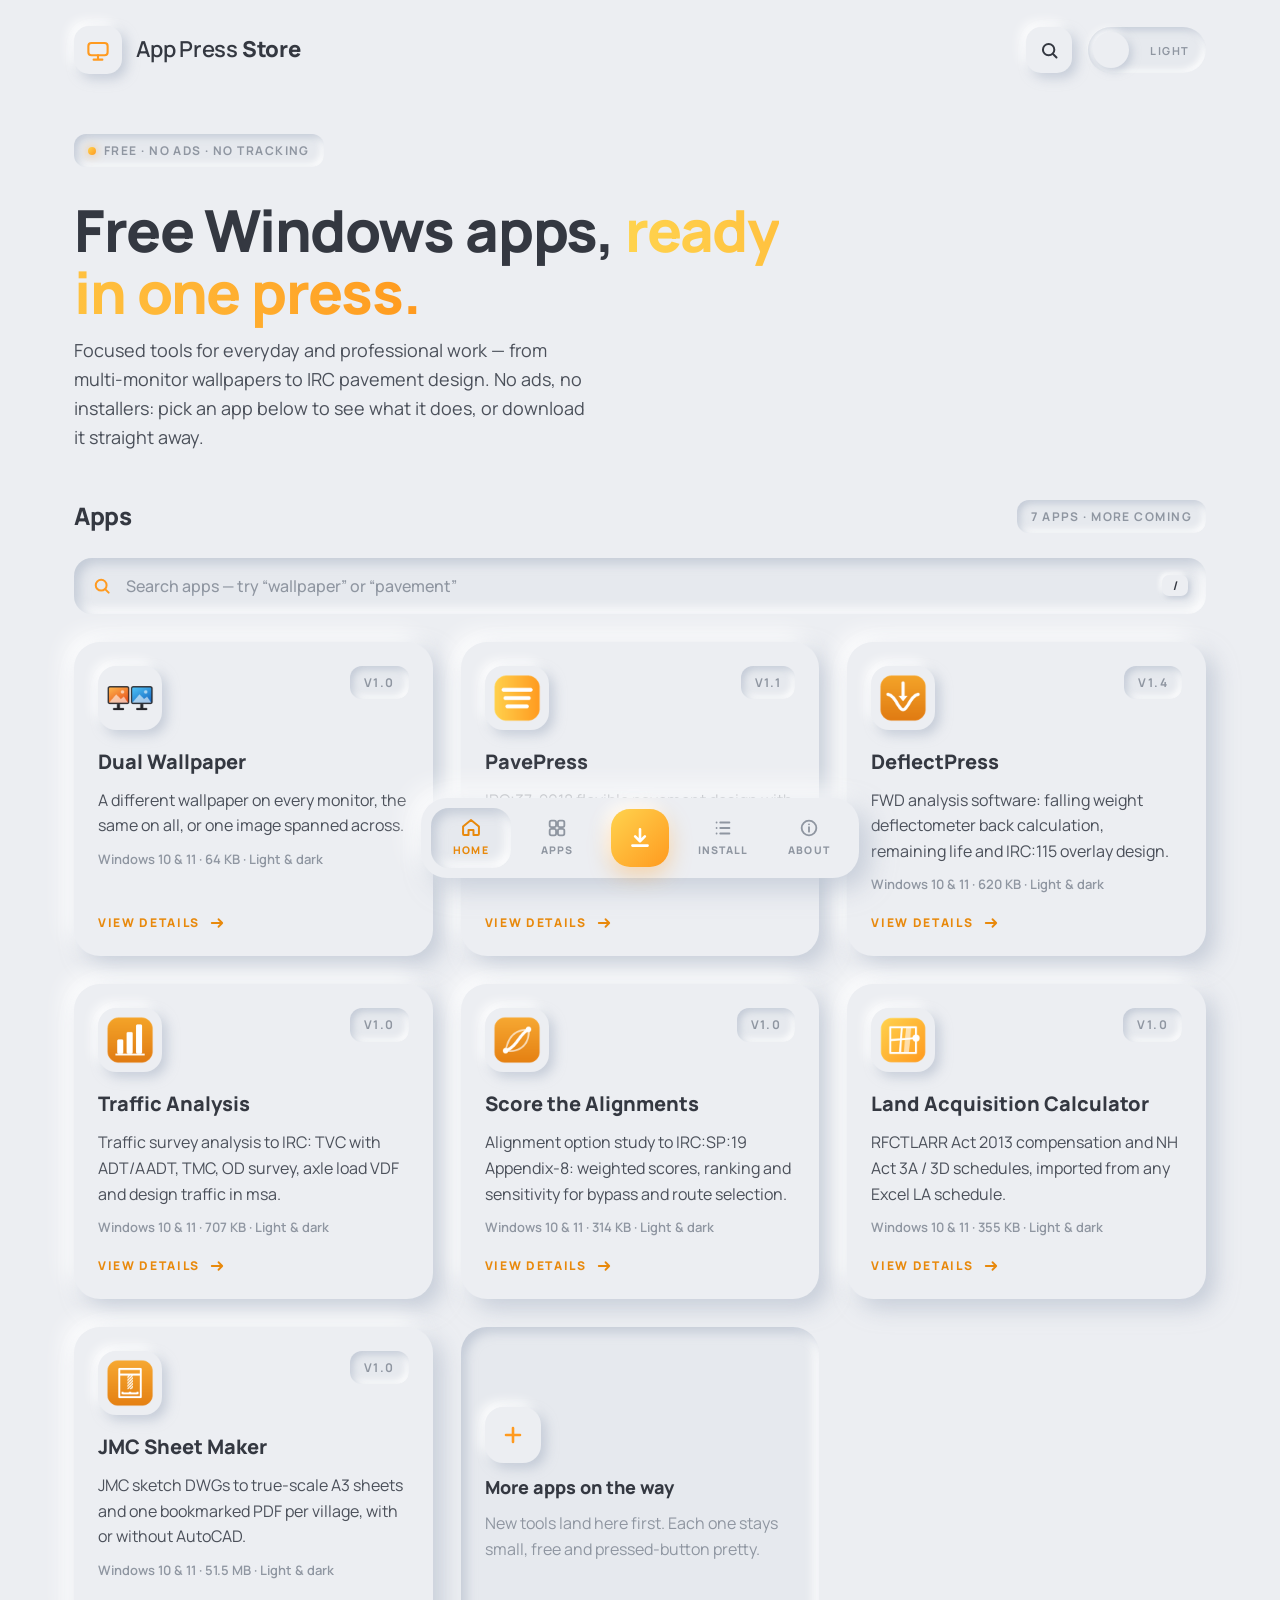
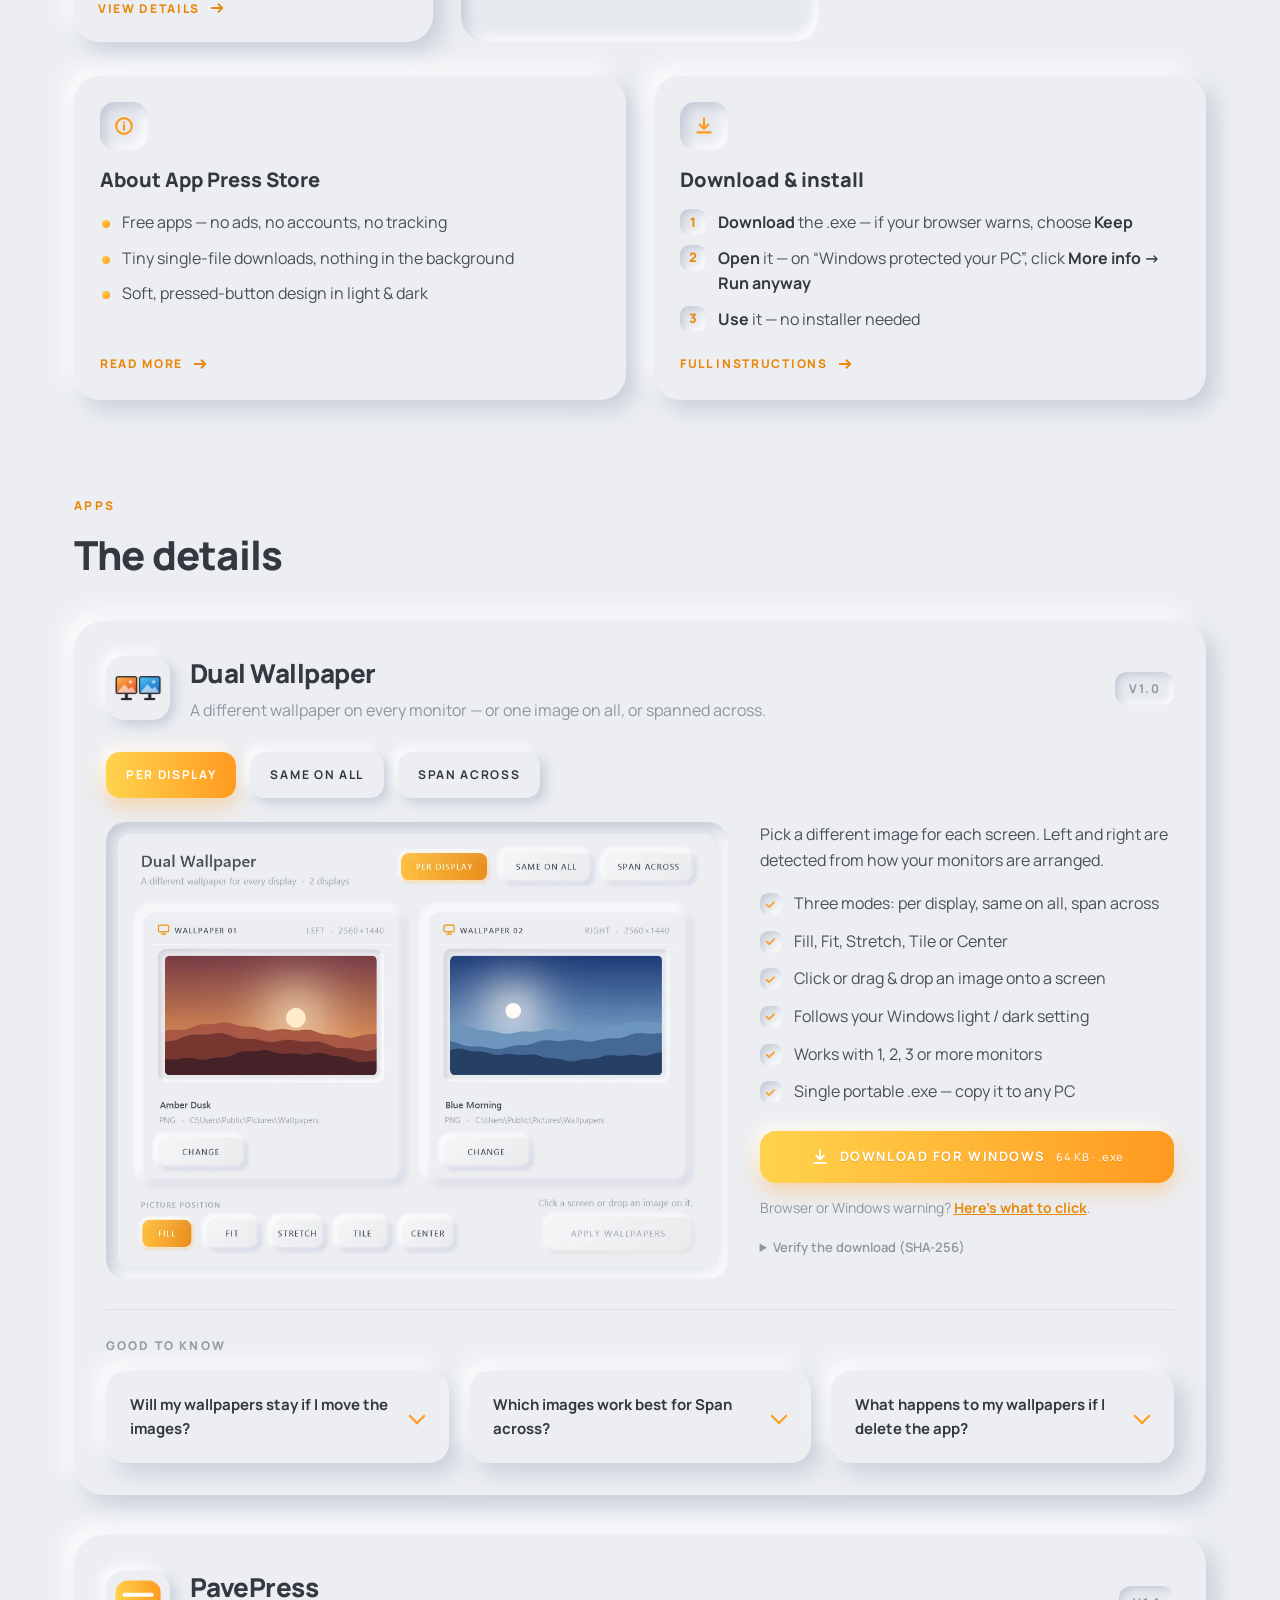
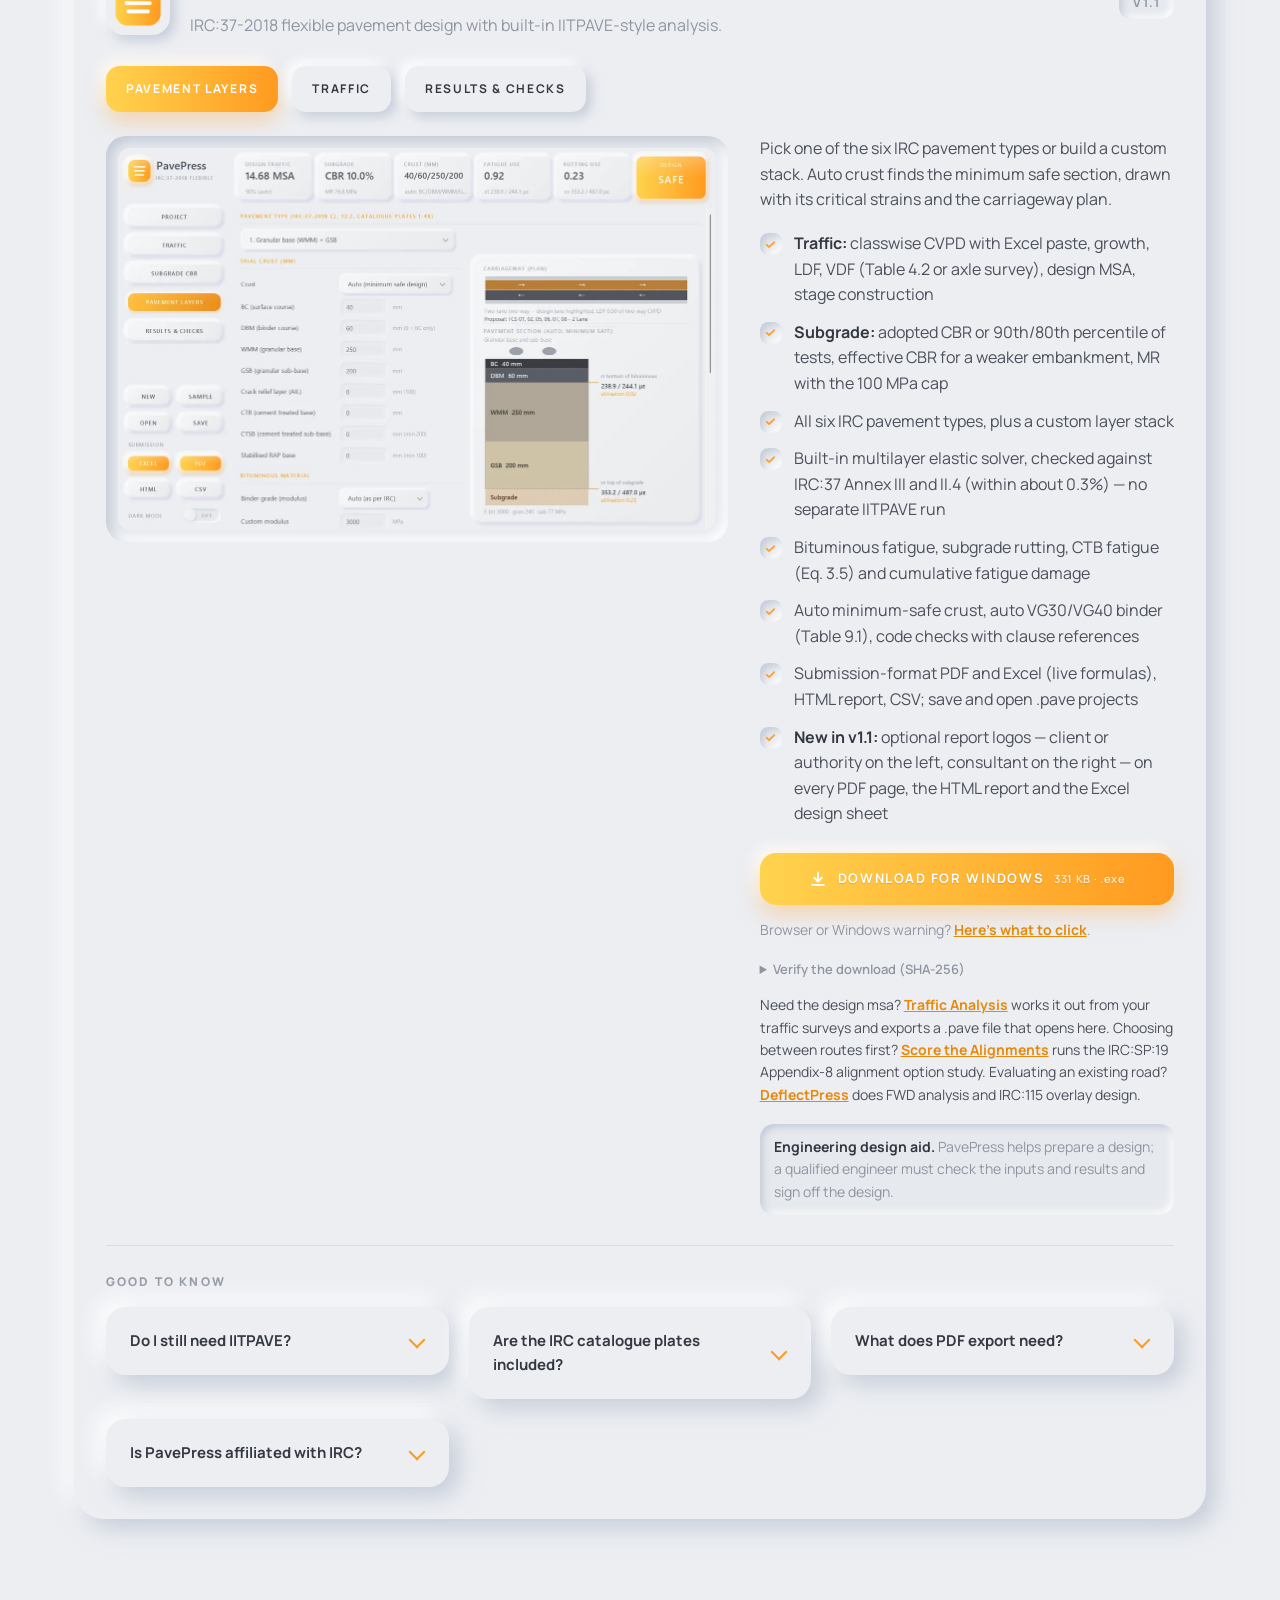
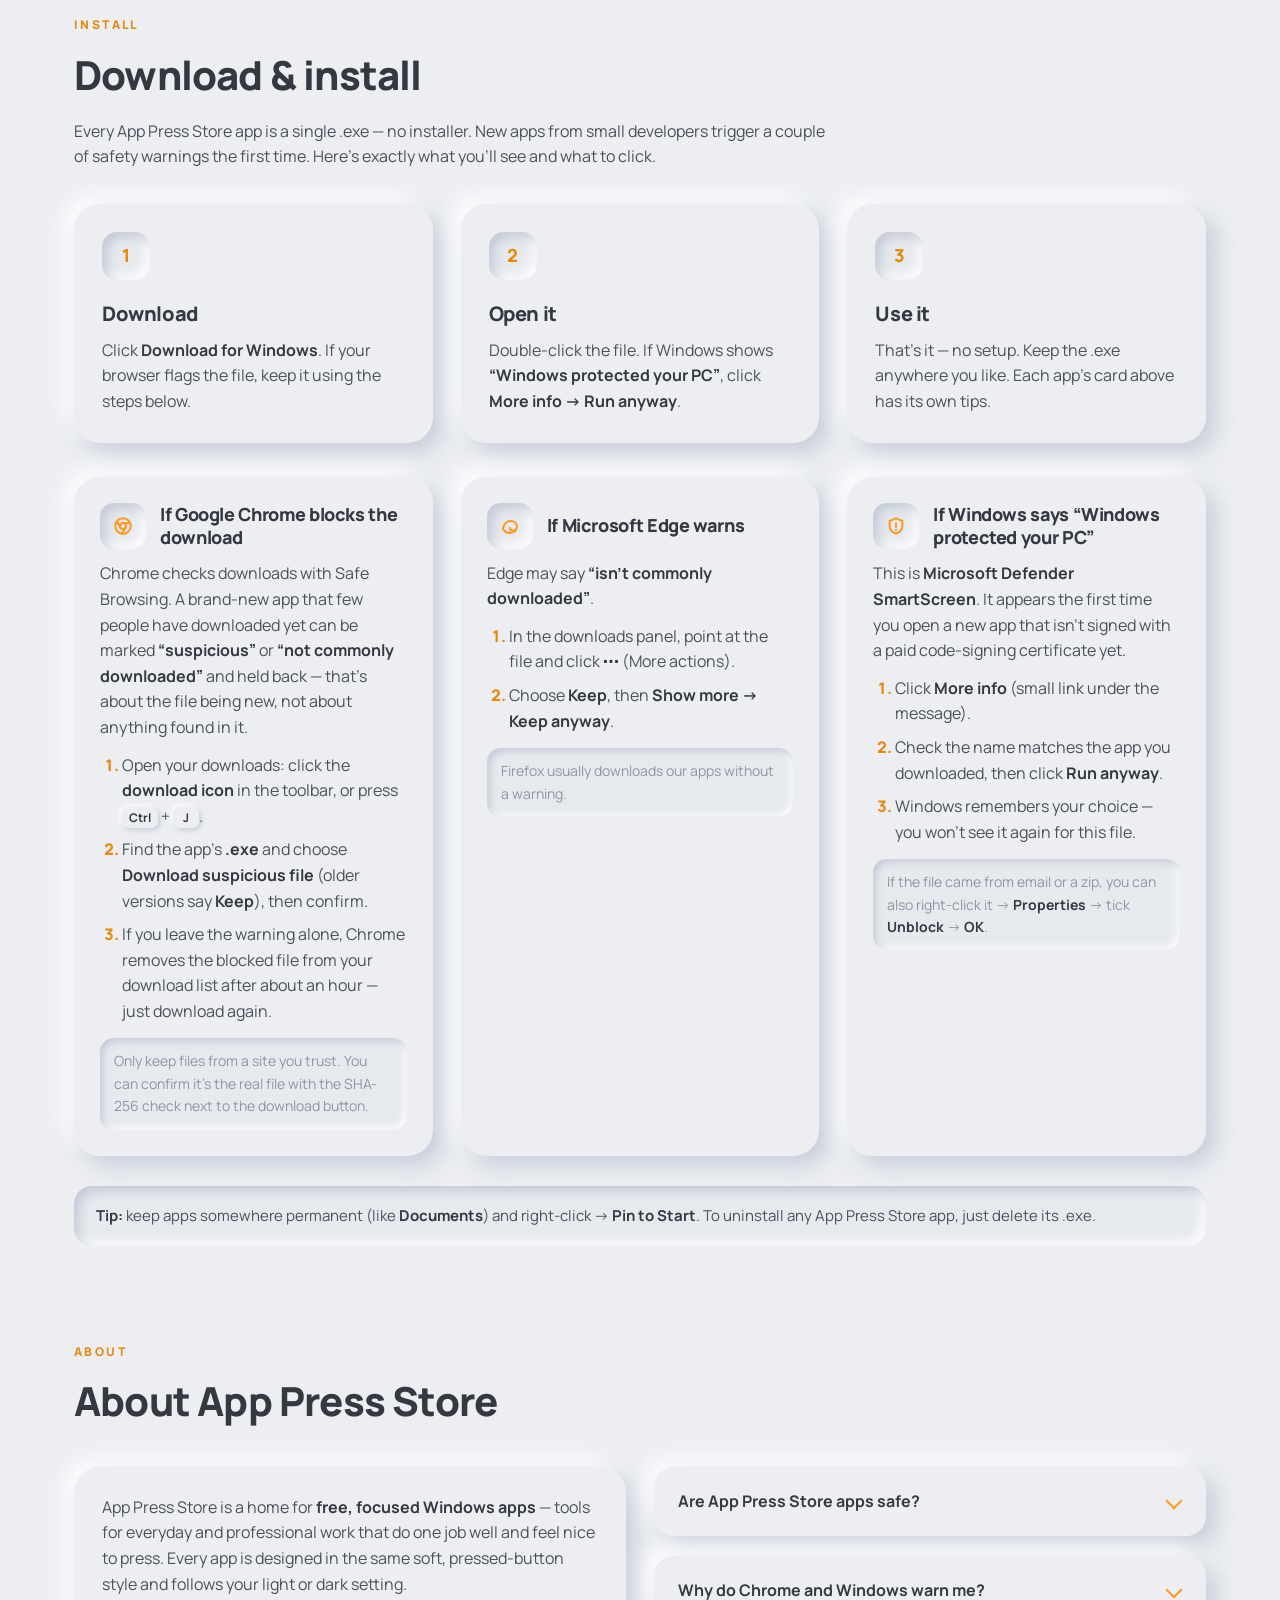
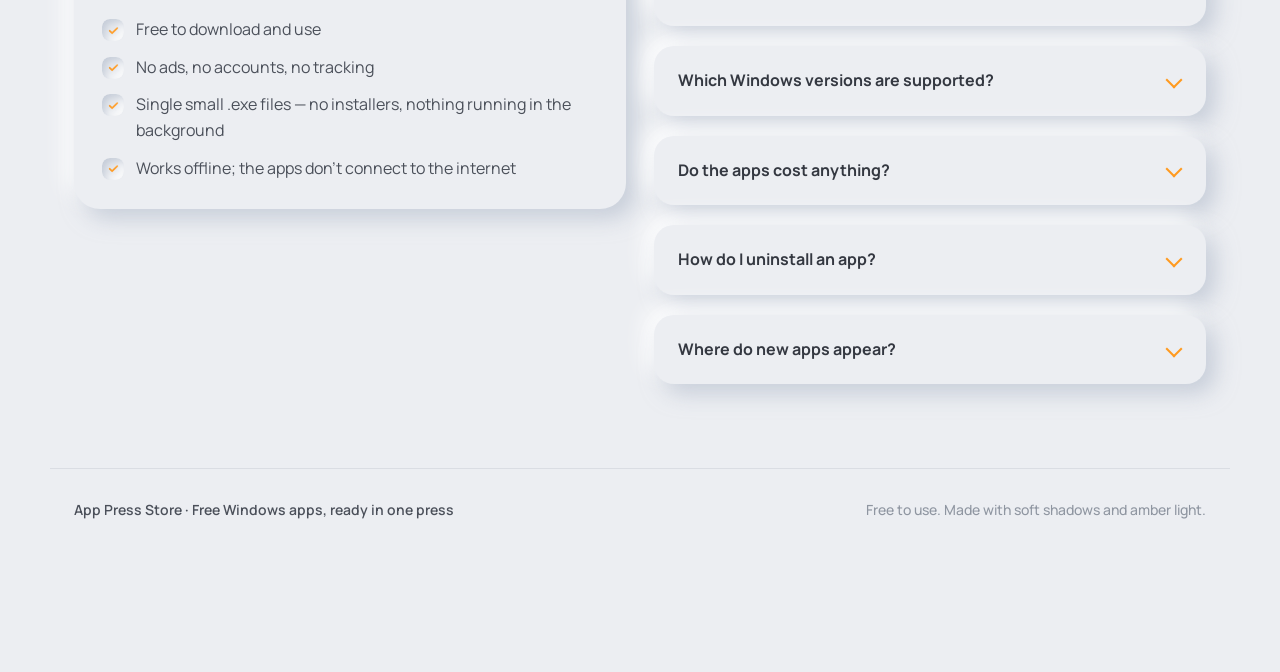
==== commit b9d4fe32: "Add JMC Sheet Maker: JMC sketch DWG to true-scale A3 PDF (1:1000) New page /jmc-sheet-maker/ with FA" ====
--- a/index.html
+++ b/index.html
@@ -129,7 +129,7 @@
       <!-- apps list -->
       <div class="shelf-head">
         <h2 class="shelf-title">Apps</h2>
-        <span class="inset-pill" id="appCount" aria-live="polite">6 apps · more coming</span>
+        <span class="inset-pill" id="appCount" aria-live="polite">7 apps · more coming</span>
       </div>
       <form class="search inset" id="searchForm" role="search" autocomplete="off">
         <svg viewBox="0 0 24 24" aria-hidden="true"><circle cx="11" cy="11" r="6.5"/><path d="m16 16 4 4"/></svg>
@@ -213,6 +213,19 @@
           <span class="tile-name">Land Acquisition Calculator</span>
           <span class="tile-desc">RFCTLARR Act 2013 compensation and NH Act 3A / 3D schedules, imported from any Excel LA schedule.</span>
           <span class="tile-meta">Windows 10 &amp; 11 · 355 KB · Light &amp; dark</span>
+          <span class="tile-go">View details
+            <svg viewBox="0 0 24 24" aria-hidden="true"><path d="M5 12h14m-5-5 5 5-5 5"/></svg>
+          </span>
+        </a>
+        <a class="app-tile raised" href="/jmc-sheet-maker/" aria-label="JMC Sheet Maker JMC sketch DWG to true-scale PDF software: see details"
+           data-search="jmc sheet maker jmc sketch joint measurement certificate land acquisition la dwg to pdf true scale 1:1000 1:500 1:2000 a3 a2 a1 a0 model space sheets bookmarked pdf village survey hissa nudi kannada fonts autocad core console oda file converter drawing plot print civil engineering">
+          <span class="tile-top">
+            <img class="app-icon" src="assets/jmc-sheet-maker-icon.png" width="64" height="64" alt="">
+            <span class="version inset-pill">v1.0</span>
+          </span>
+          <span class="tile-name">JMC Sheet Maker</span>
+          <span class="tile-desc">JMC sketch DWGs to true-scale A3 sheets and one bookmarked PDF per village, with or without AutoCAD.</span>
+          <span class="tile-meta">Windows 10 &amp; 11 · 51.5 MB · Light &amp; dark</span>
           <span class="tile-go">View details
             <svg viewBox="0 0 24 24" aria-hidden="true"><path d="M5 12h14m-5-5 5 5-5 5"/></svg>
           </span>
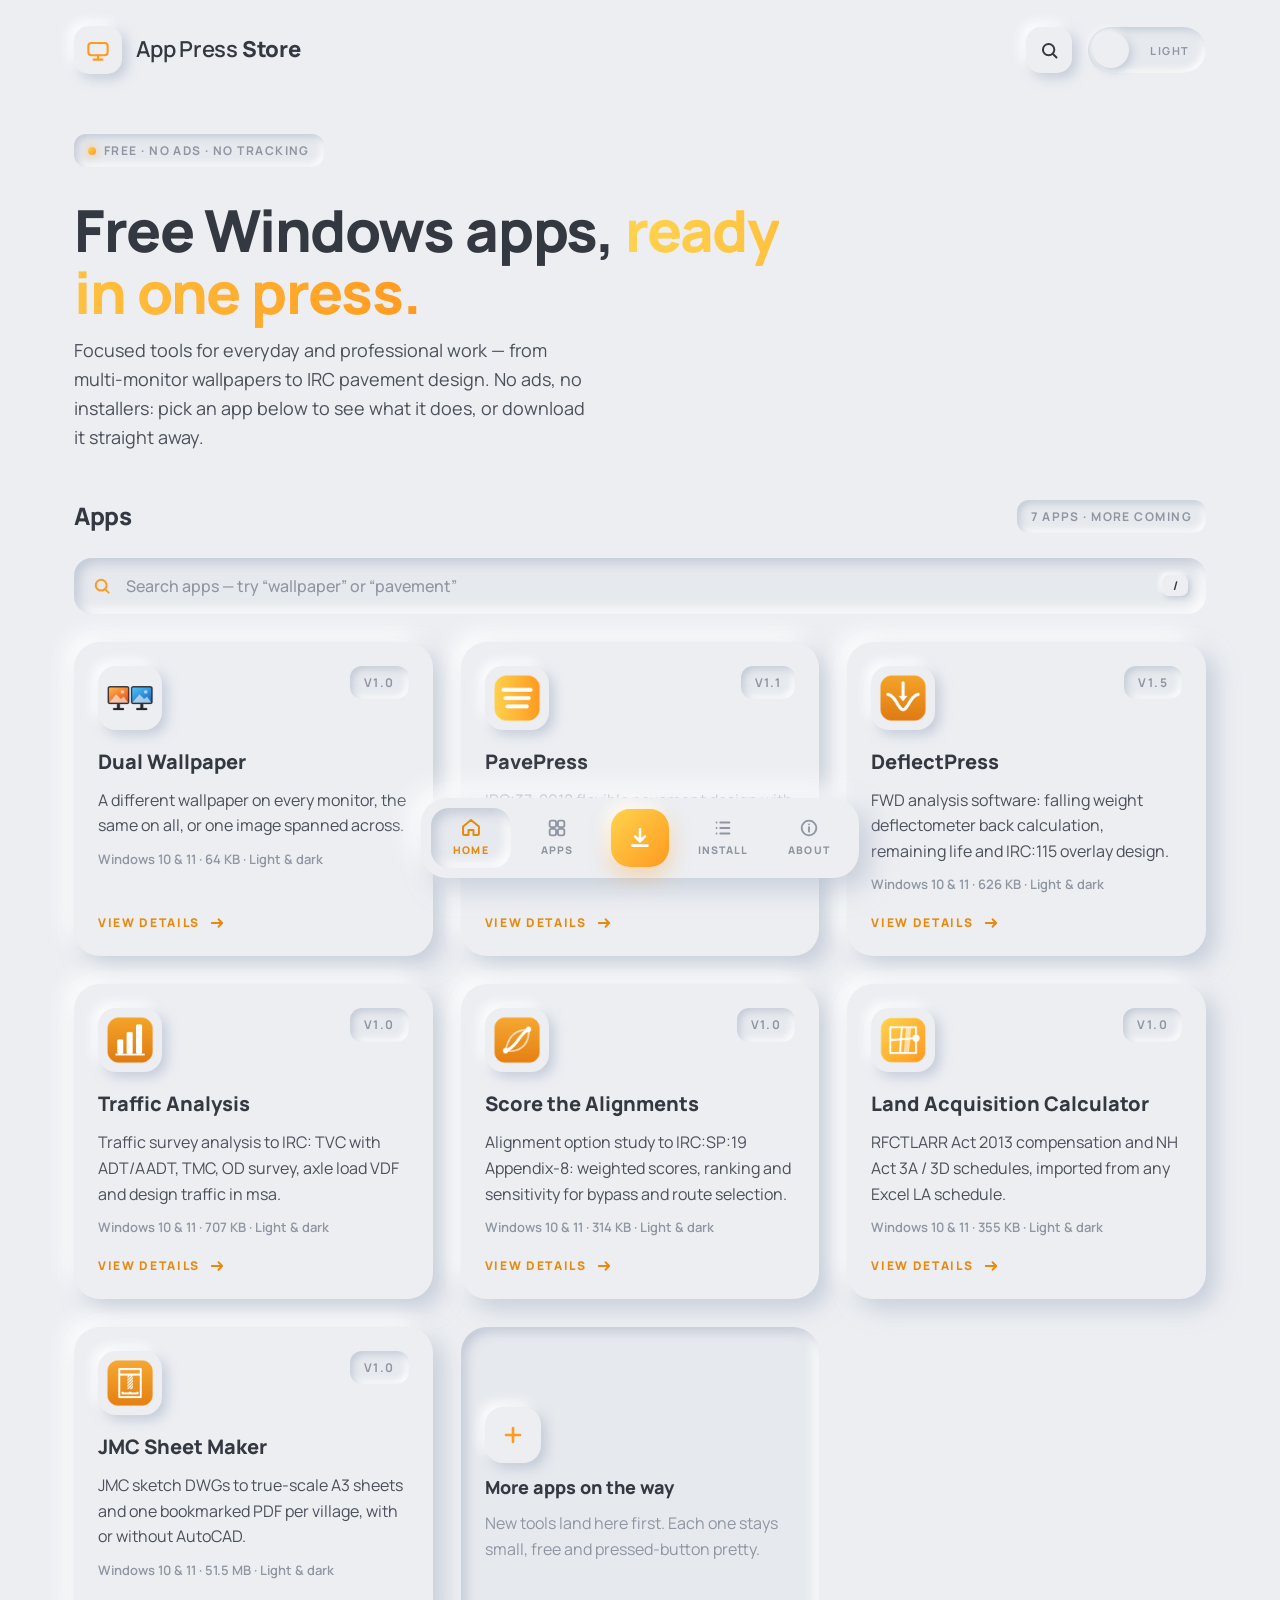
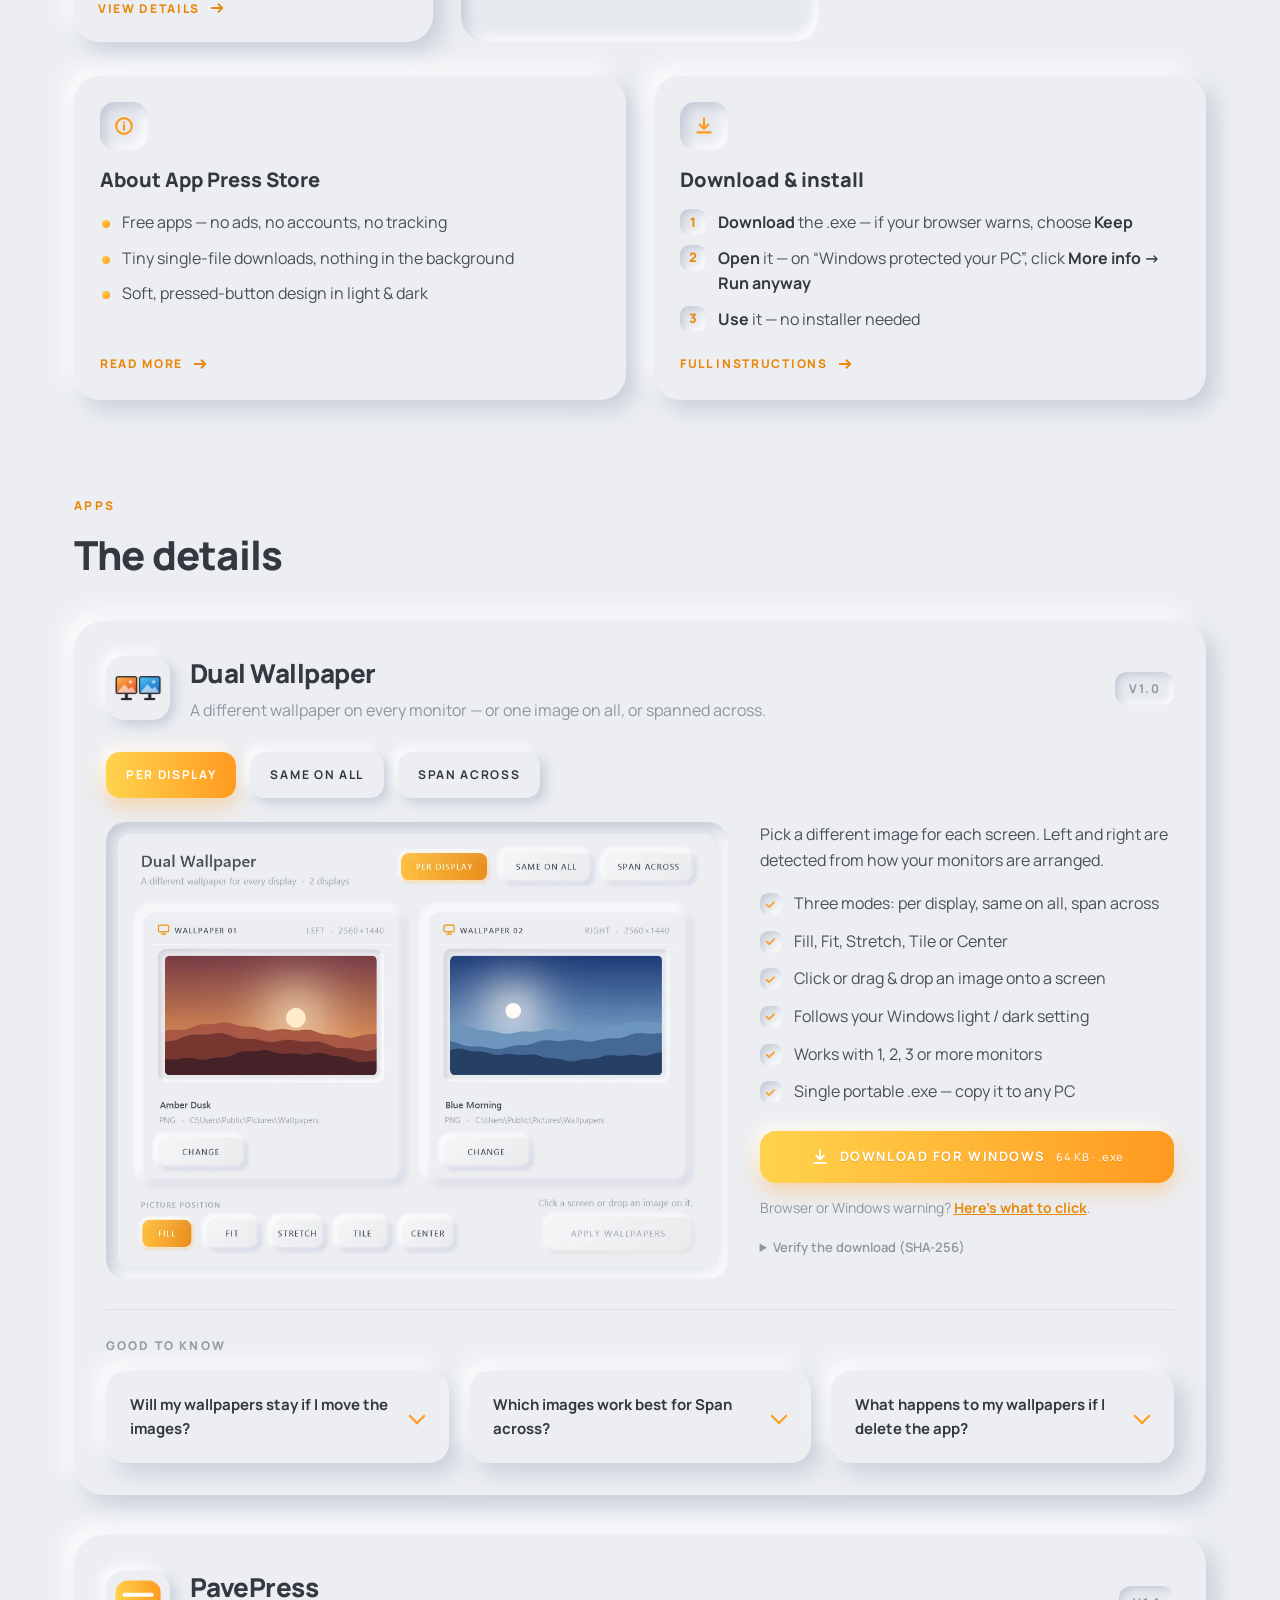
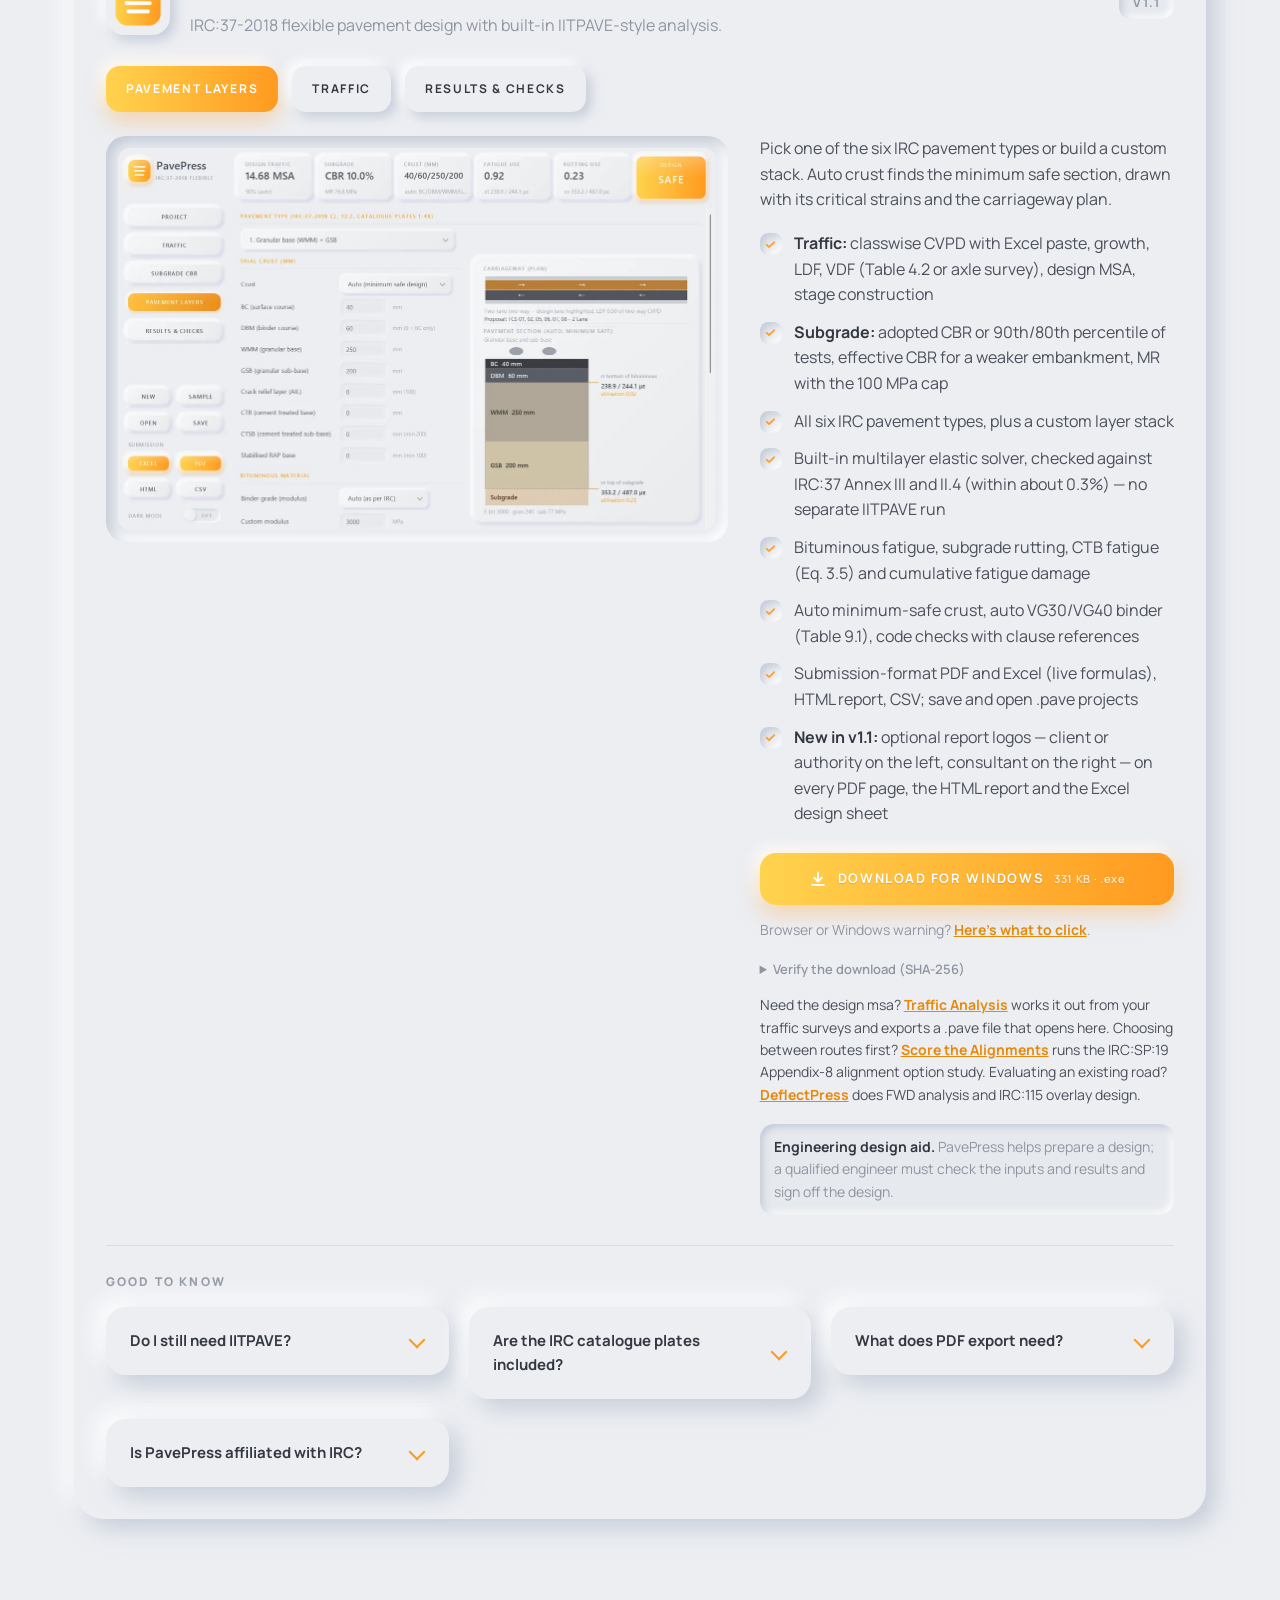
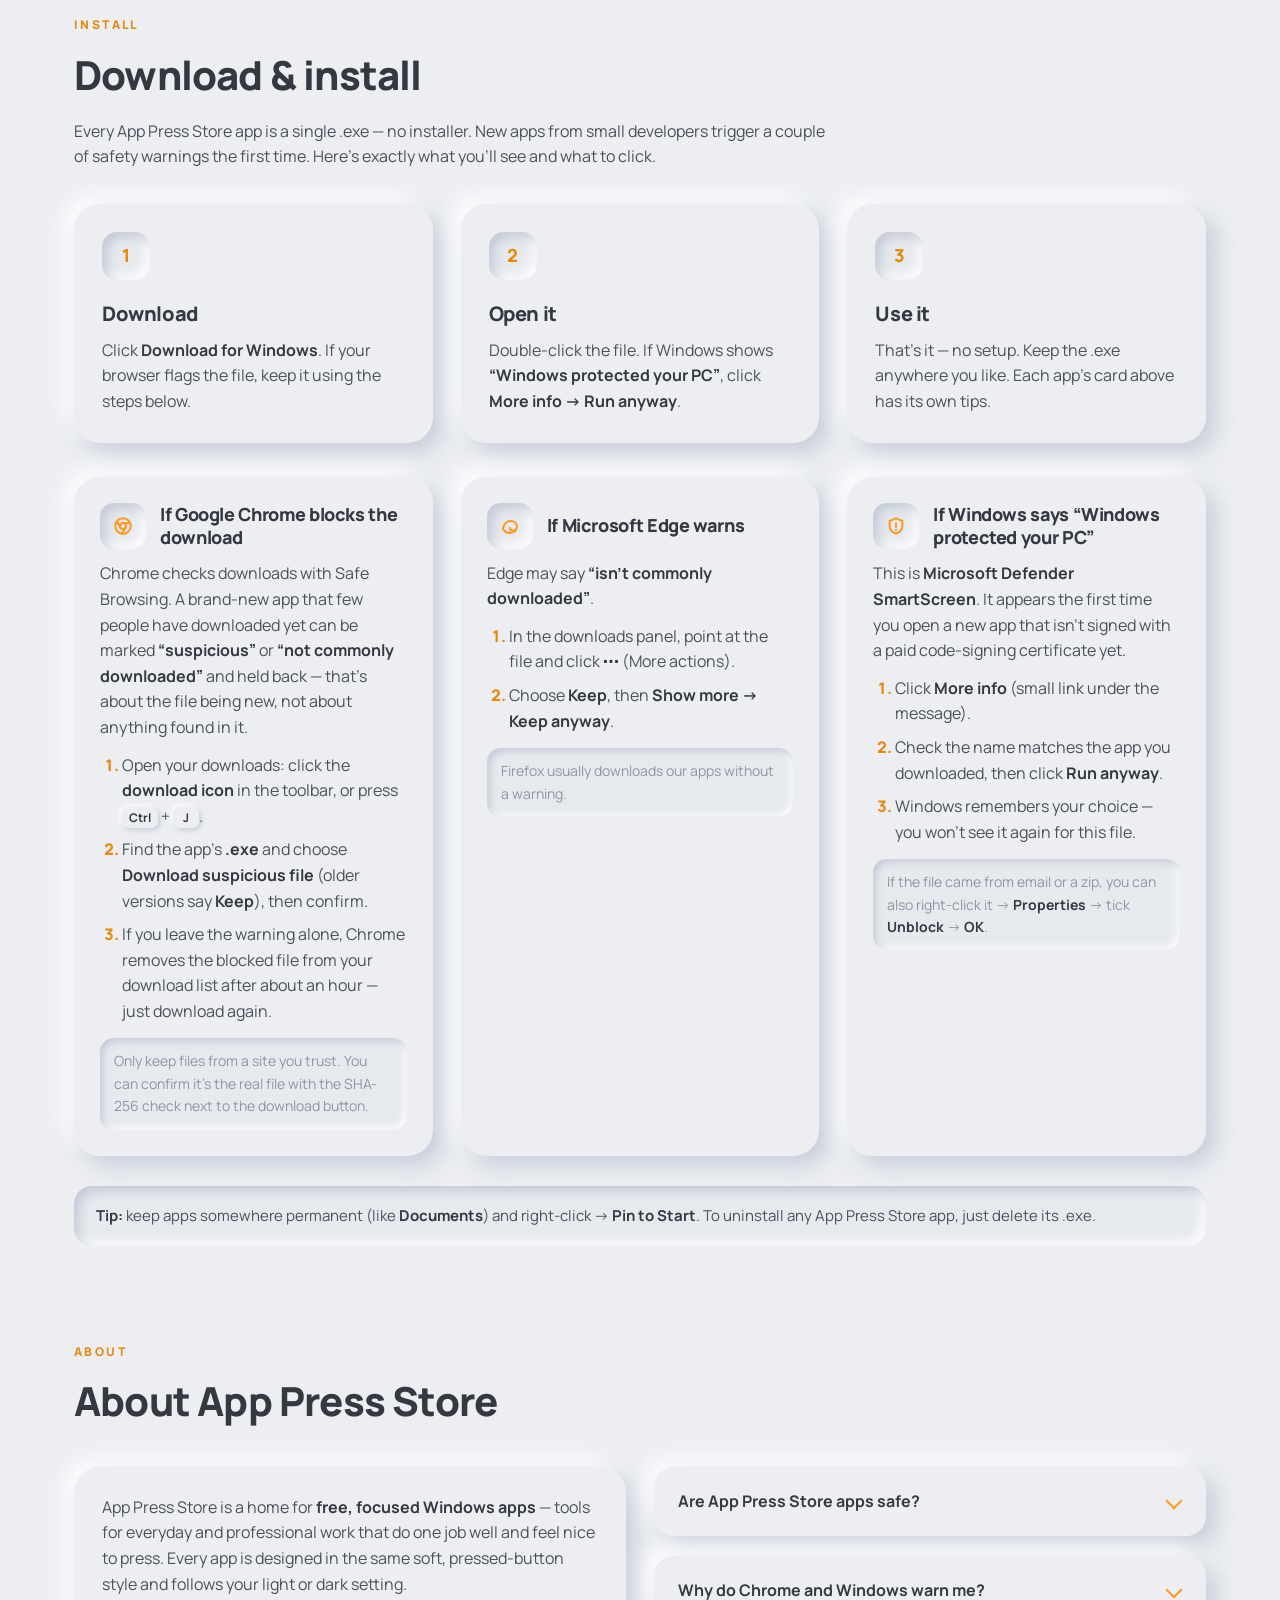
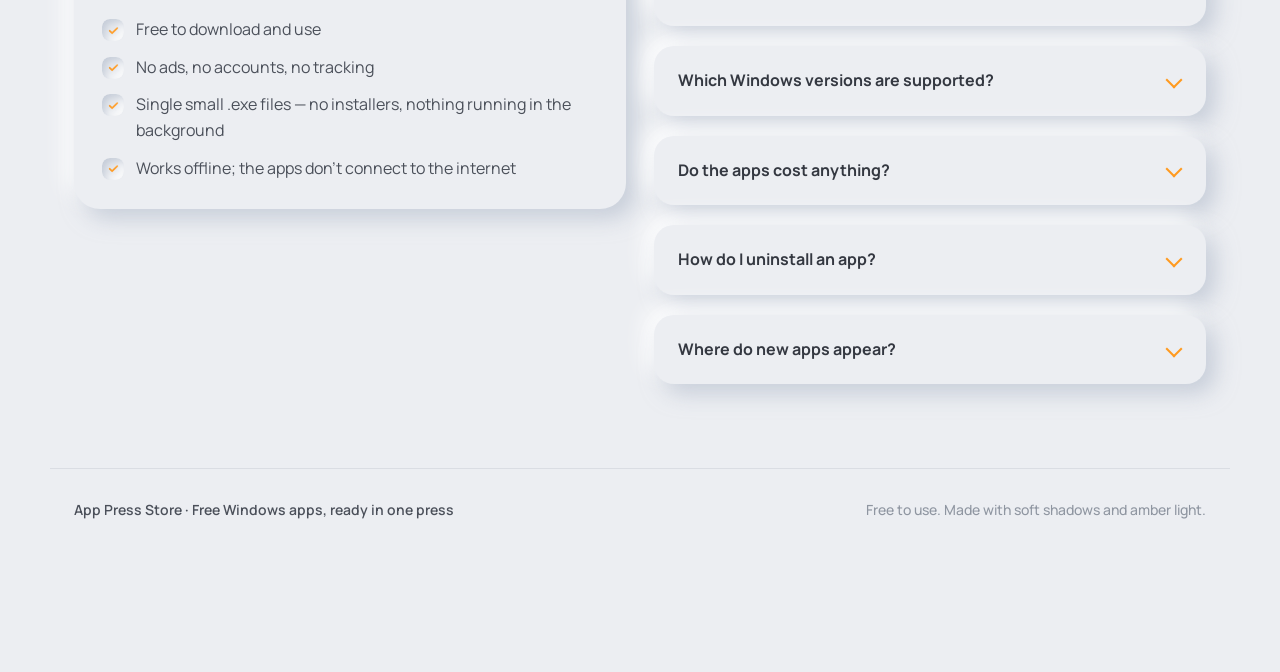
==== commit 6e9d2440: "DeflectPress v1.5: strengthening decision per section (IRC:115 cl. 8.4 ix-x) Replace download (640,5" ====
--- a/index.html
+++ b/index.html
@@ -169,11 +169,11 @@
            data-search="deflectpress fwd falling weight deflectometer deflection basin bowl backcalculation back calculation layer moduli irc irc115 irc:115 2014 overlay design remaining life homogeneous sections structural evaluation kgpback kuab pavement road highway civil engineering word docx excel pdf report">
           <span class="tile-top">
             <img class="app-icon" src="assets/deflectpress-icon.png" width="64" height="64" alt="">
-            <span class="version inset-pill">v1.4</span>
+            <span class="version inset-pill">v1.5</span>
           </span>
           <span class="tile-name">DeflectPress</span>
           <span class="tile-desc">FWD analysis software: falling weight deflectometer back calculation, remaining life and IRC:115 overlay design.</span>
-          <span class="tile-meta">Windows 10 &amp; 11 · 620 KB · Light &amp; dark</span>
+          <span class="tile-meta">Windows 10 &amp; 11 · 626 KB · Light &amp; dark</span>
           <span class="tile-go">View details
             <svg viewBox="0 0 24 24" aria-hidden="true"><path d="M5 12h14m-5-5 5 5-5 5"/></svg>
           </span>
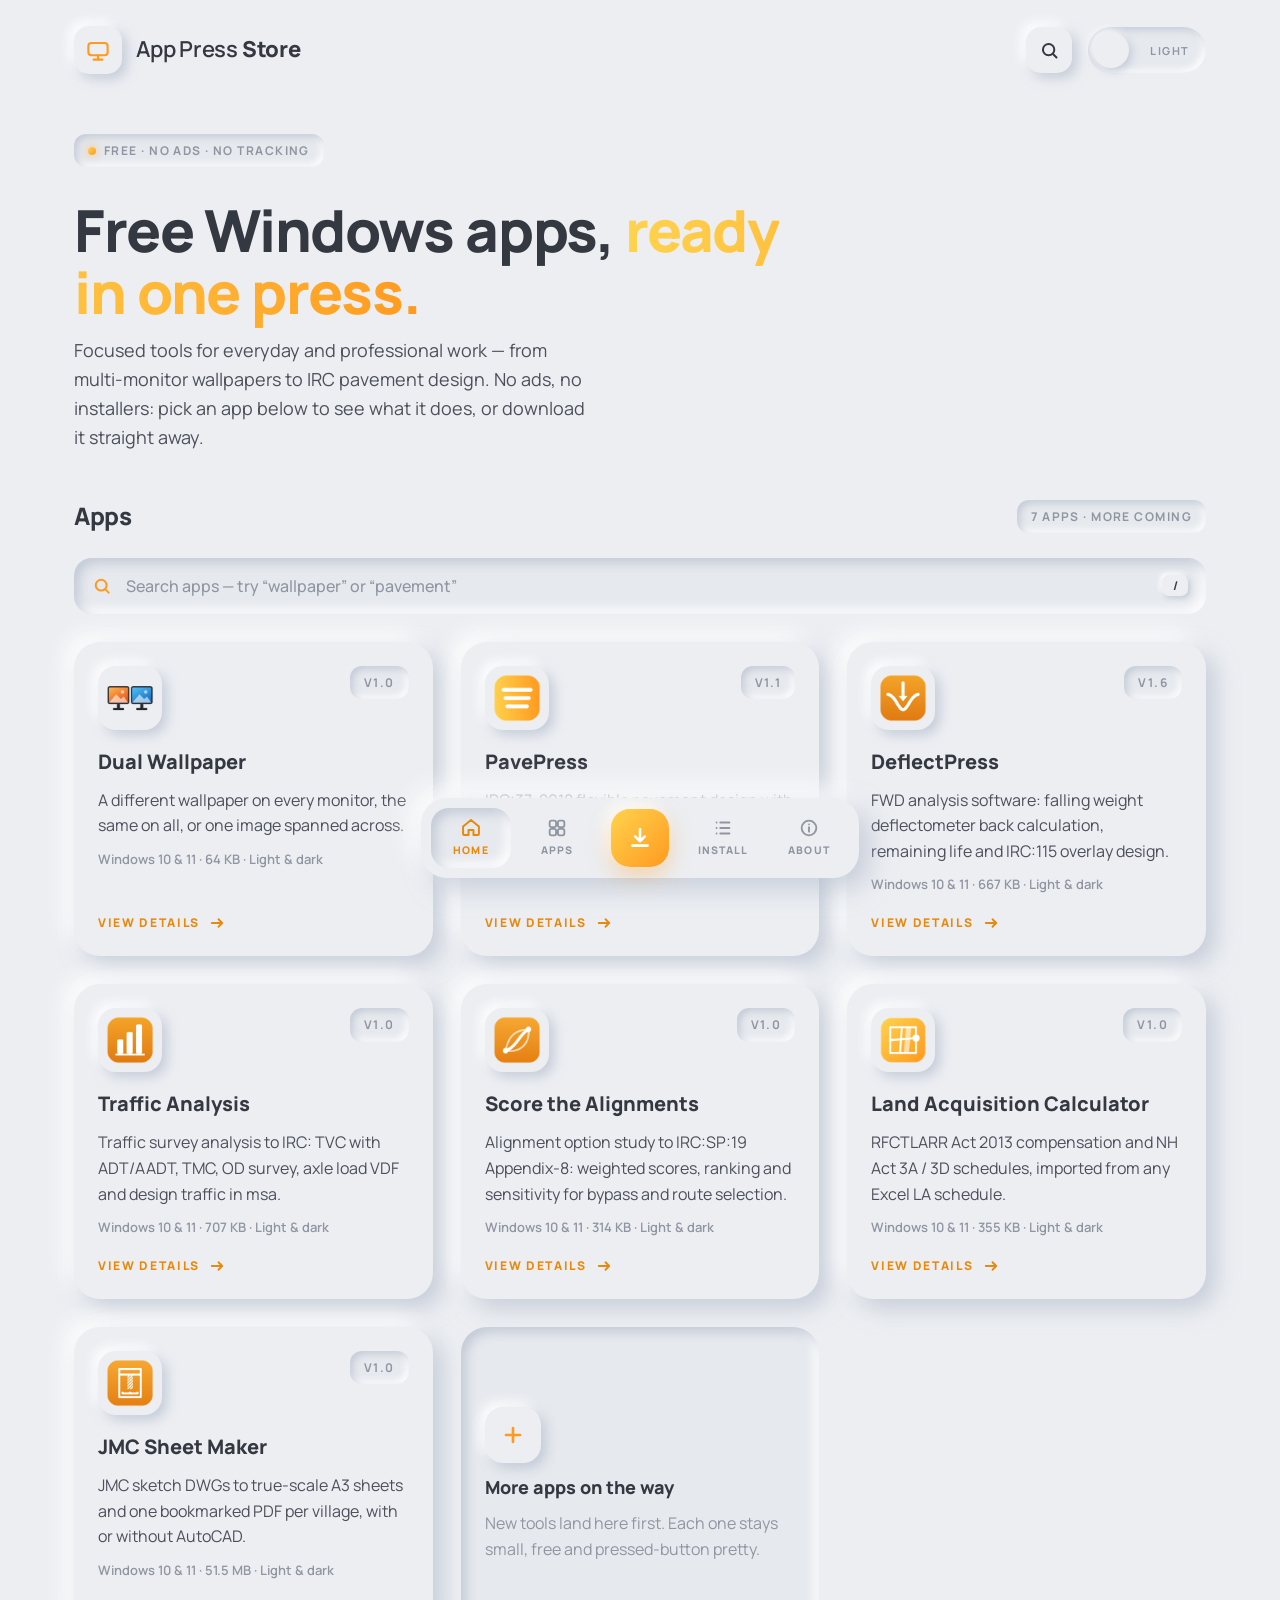
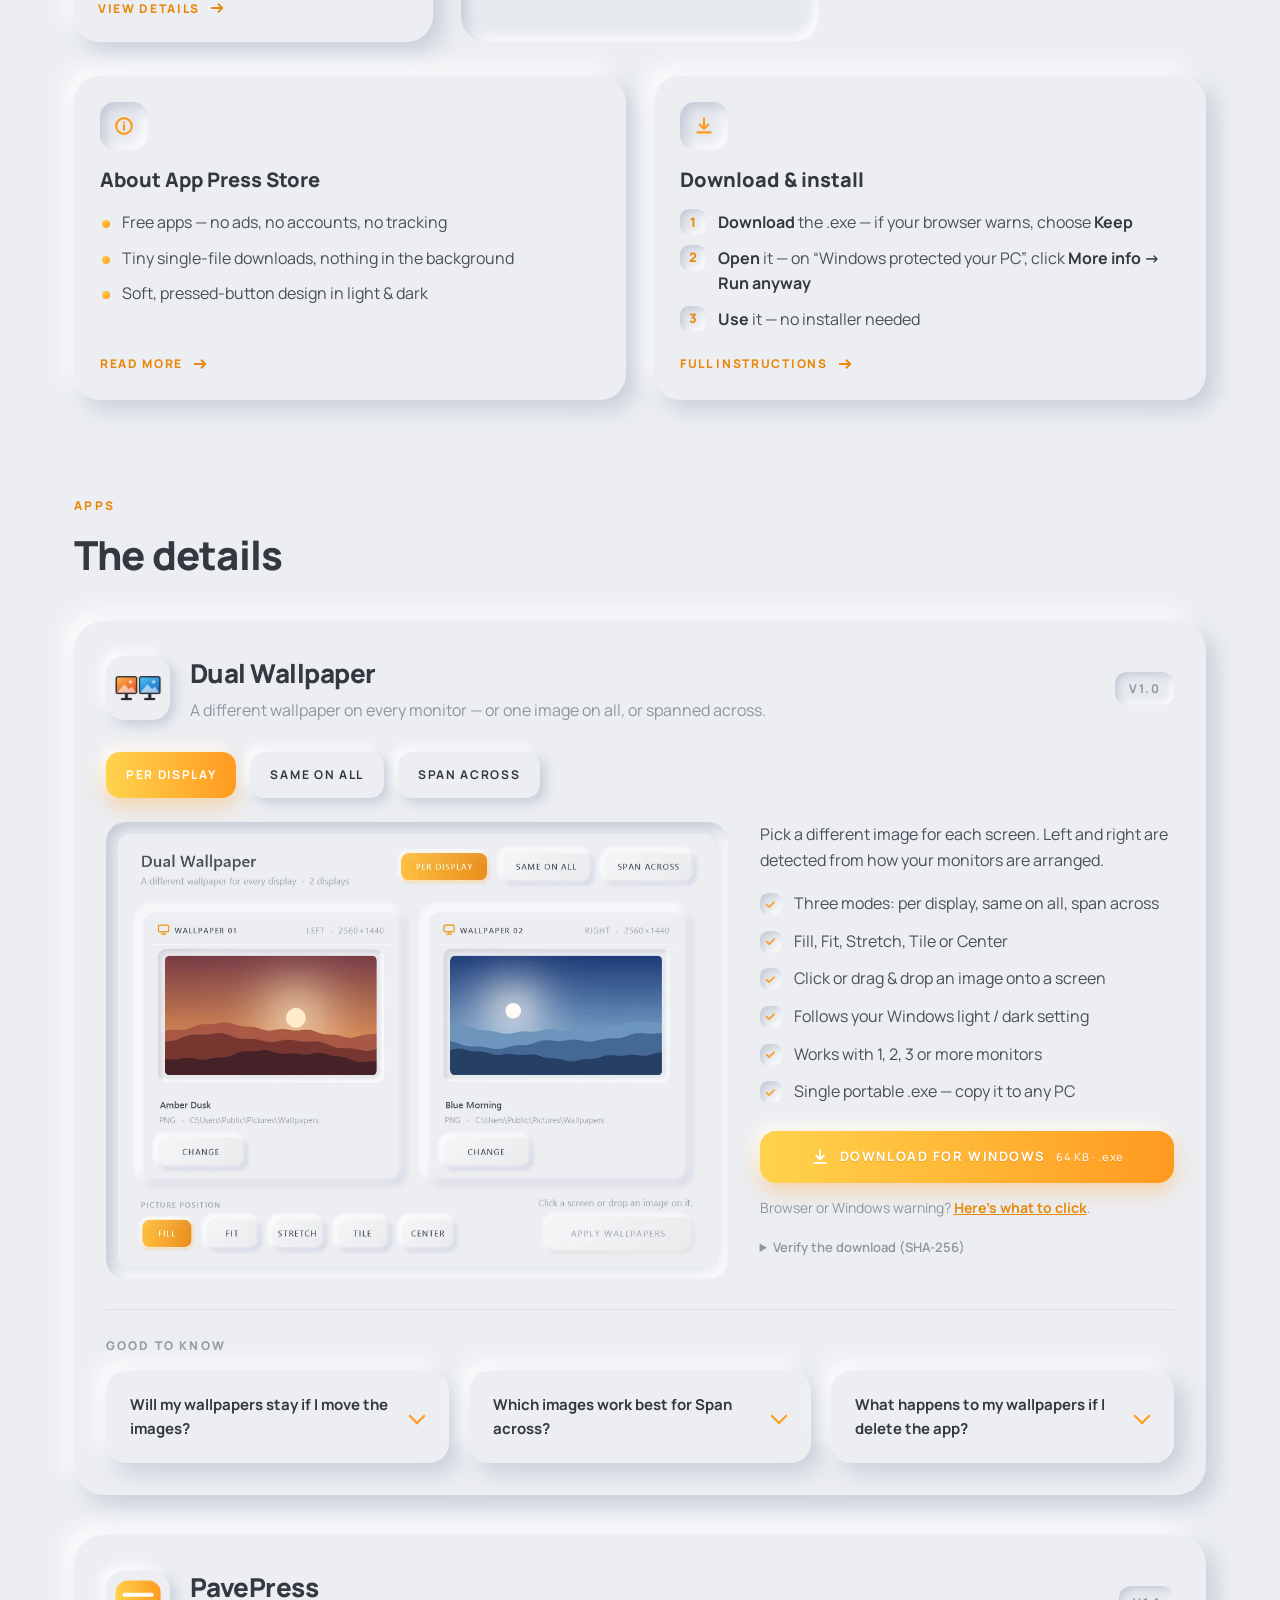
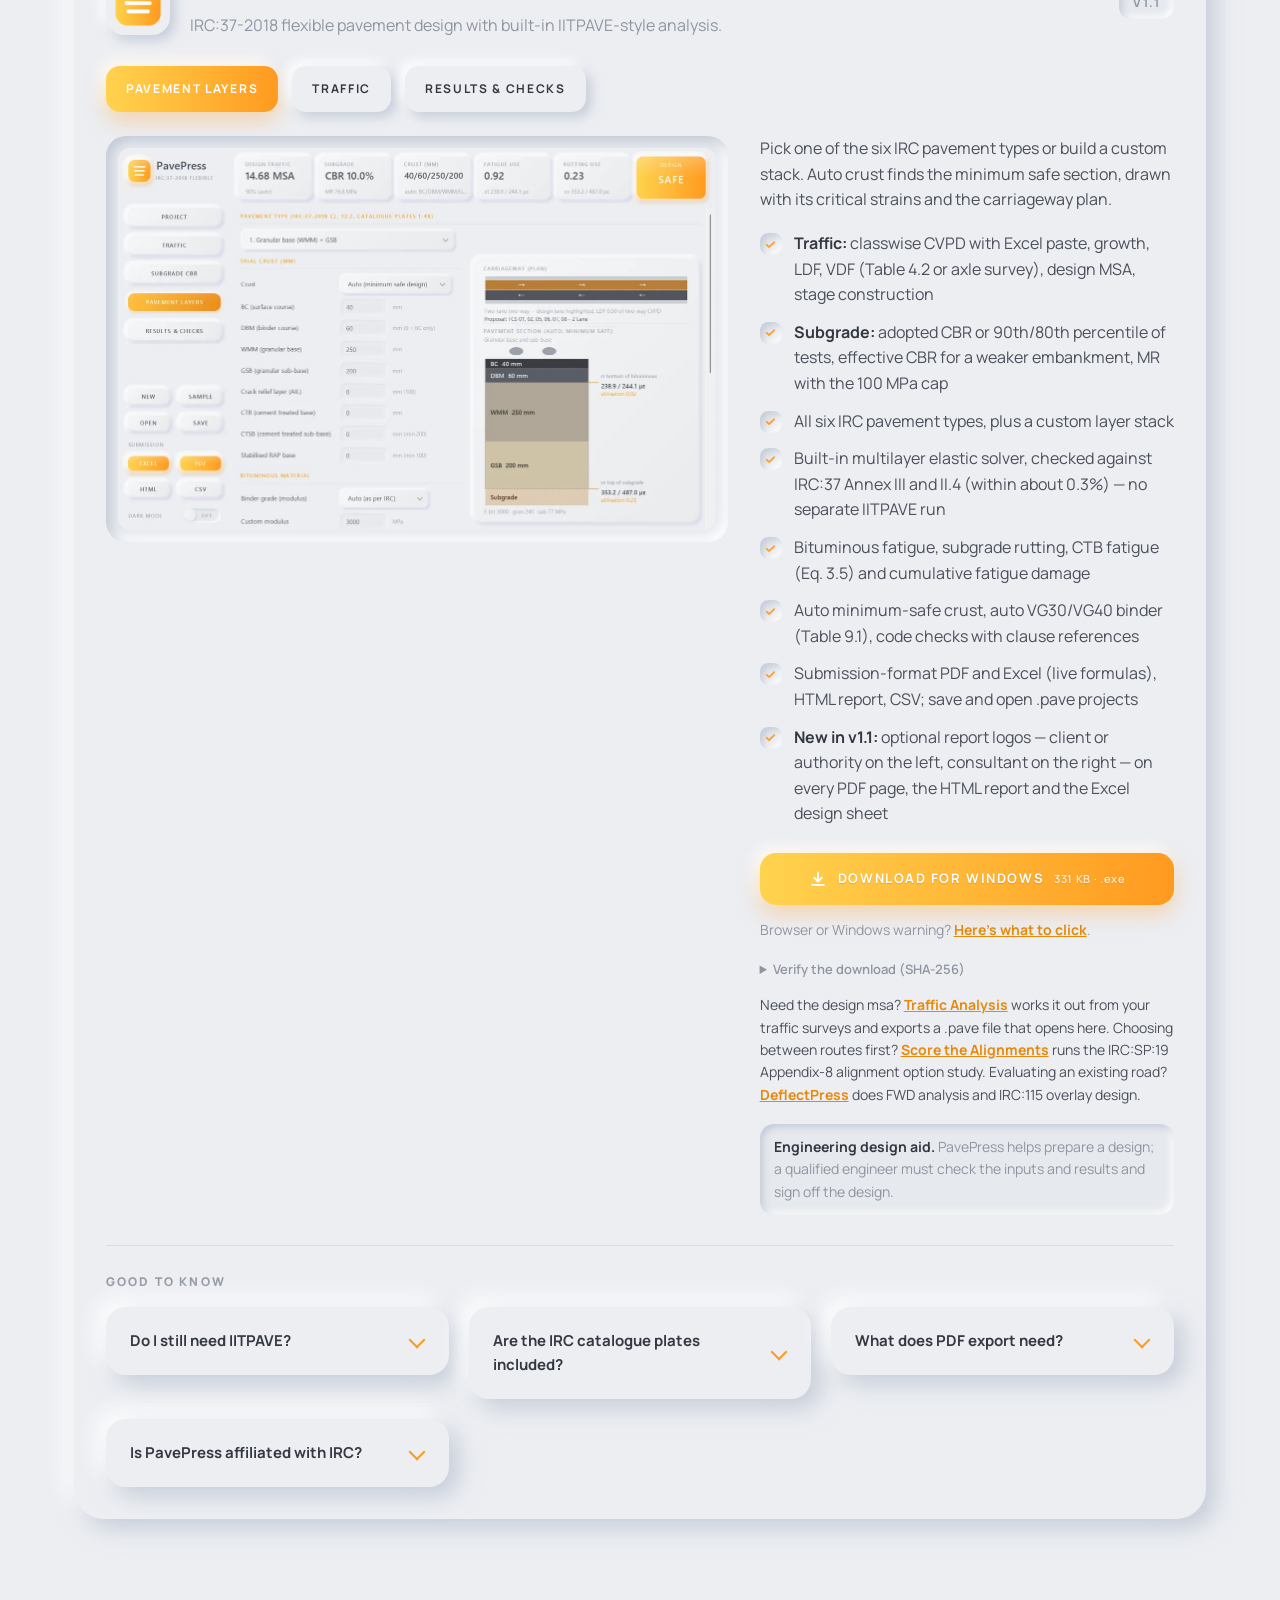
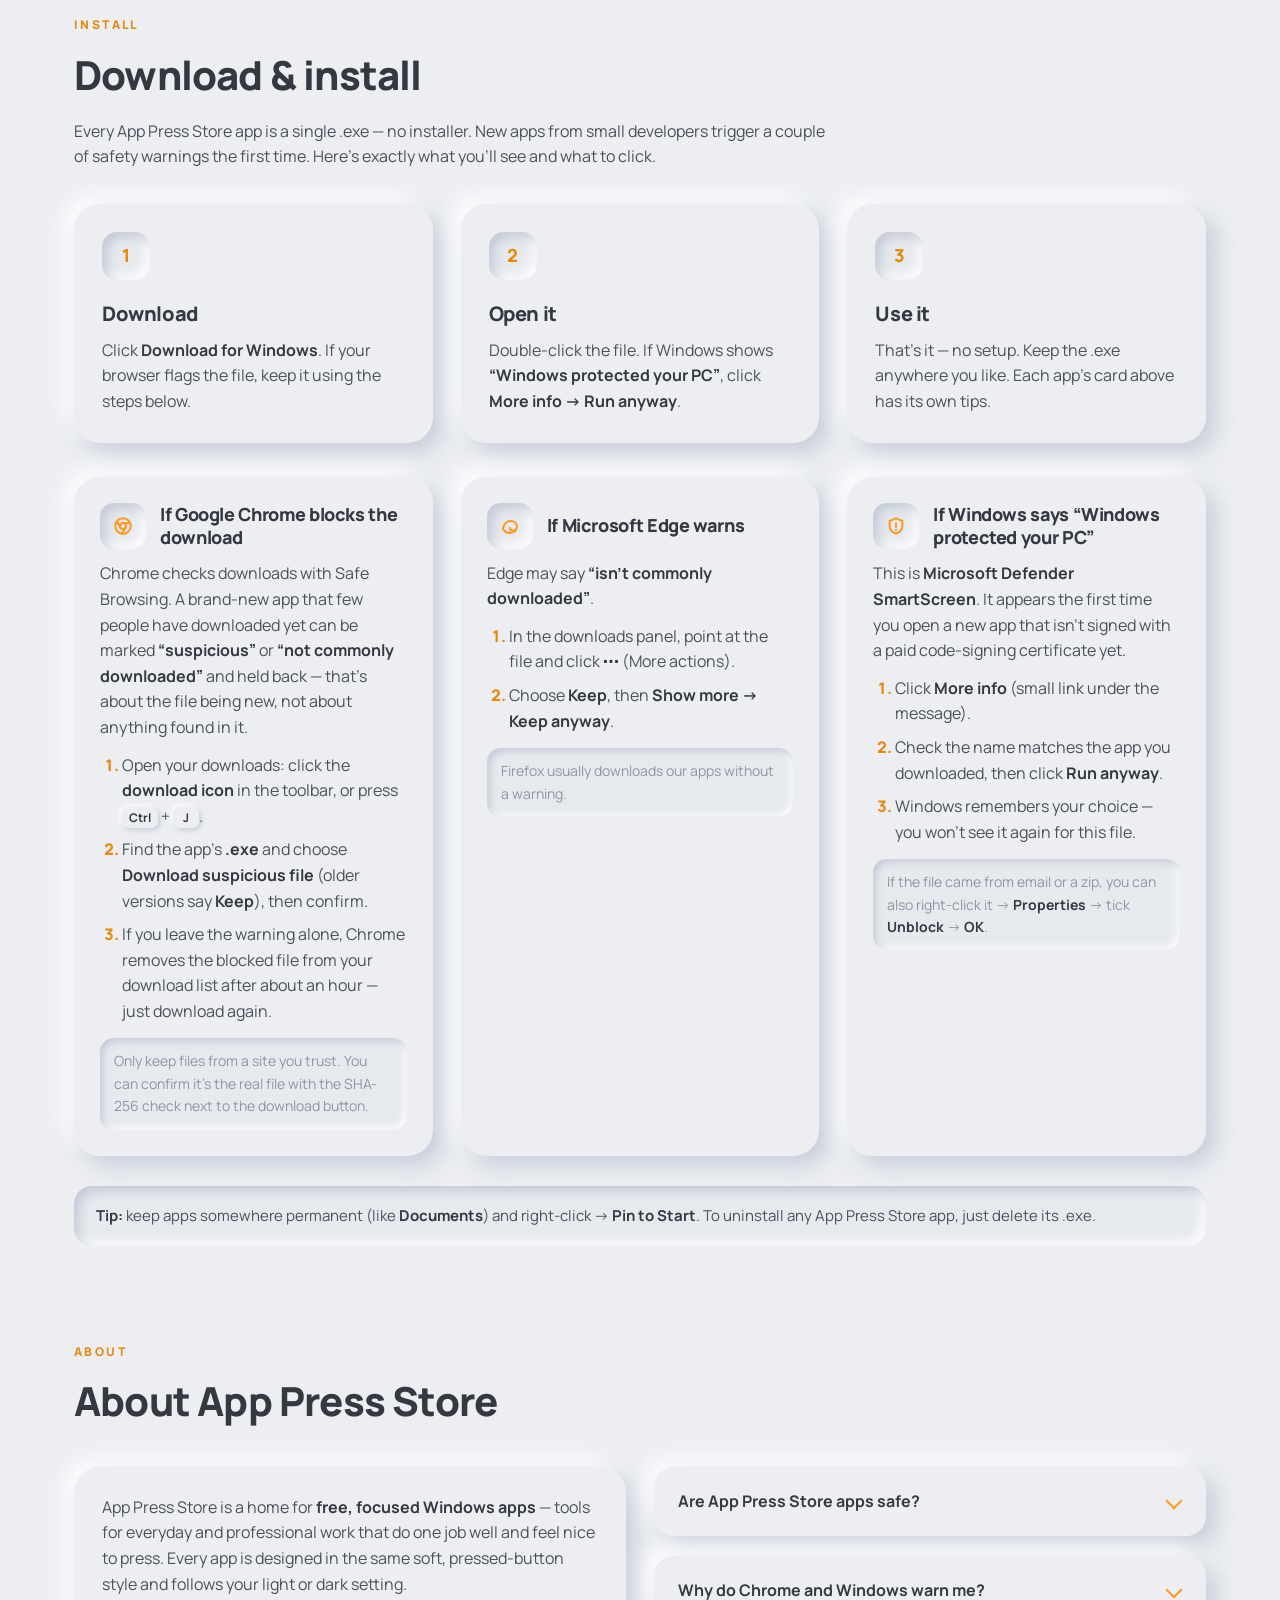
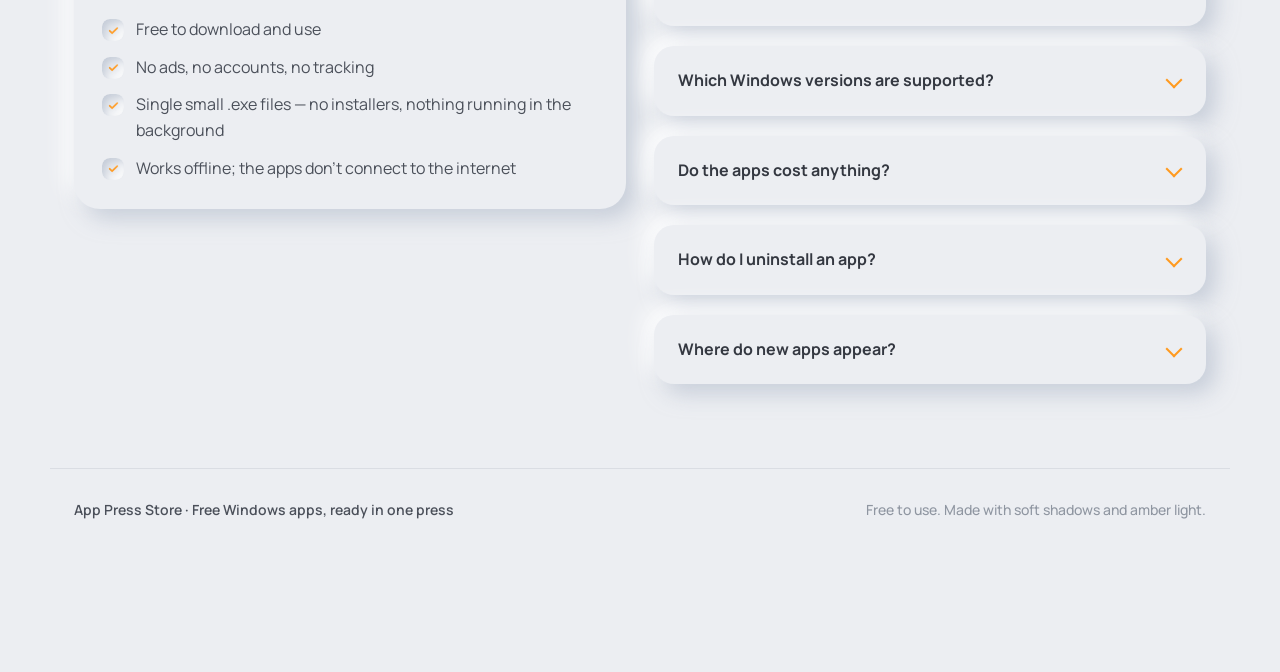
==== commit 8b7882b3: "DeflectPress v1.6: copied-bowl data checks, inner/outer lanes, editable FWD data Co-Authored-By: Cla" ====
--- a/index.html
+++ b/index.html
@@ -169,11 +169,11 @@
            data-search="deflectpress fwd falling weight deflectometer deflection basin bowl backcalculation back calculation layer moduli irc irc115 irc:115 2014 overlay design remaining life homogeneous sections structural evaluation kgpback kuab pavement road highway civil engineering word docx excel pdf report">
           <span class="tile-top">
             <img class="app-icon" src="assets/deflectpress-icon.png" width="64" height="64" alt="">
-            <span class="version inset-pill">v1.5</span>
+            <span class="version inset-pill">v1.6</span>
           </span>
           <span class="tile-name">DeflectPress</span>
           <span class="tile-desc">FWD analysis software: falling weight deflectometer back calculation, remaining life and IRC:115 overlay design.</span>
-          <span class="tile-meta">Windows 10 &amp; 11 · 626 KB · Light &amp; dark</span>
+          <span class="tile-meta">Windows 10 &amp; 11 · 667 KB · Light &amp; dark</span>
           <span class="tile-go">View details
             <svg viewBox="0 0 24 24" aria-hidden="true"><path d="M5 12h14m-5-5 5 5-5 5"/></svg>
           </span>
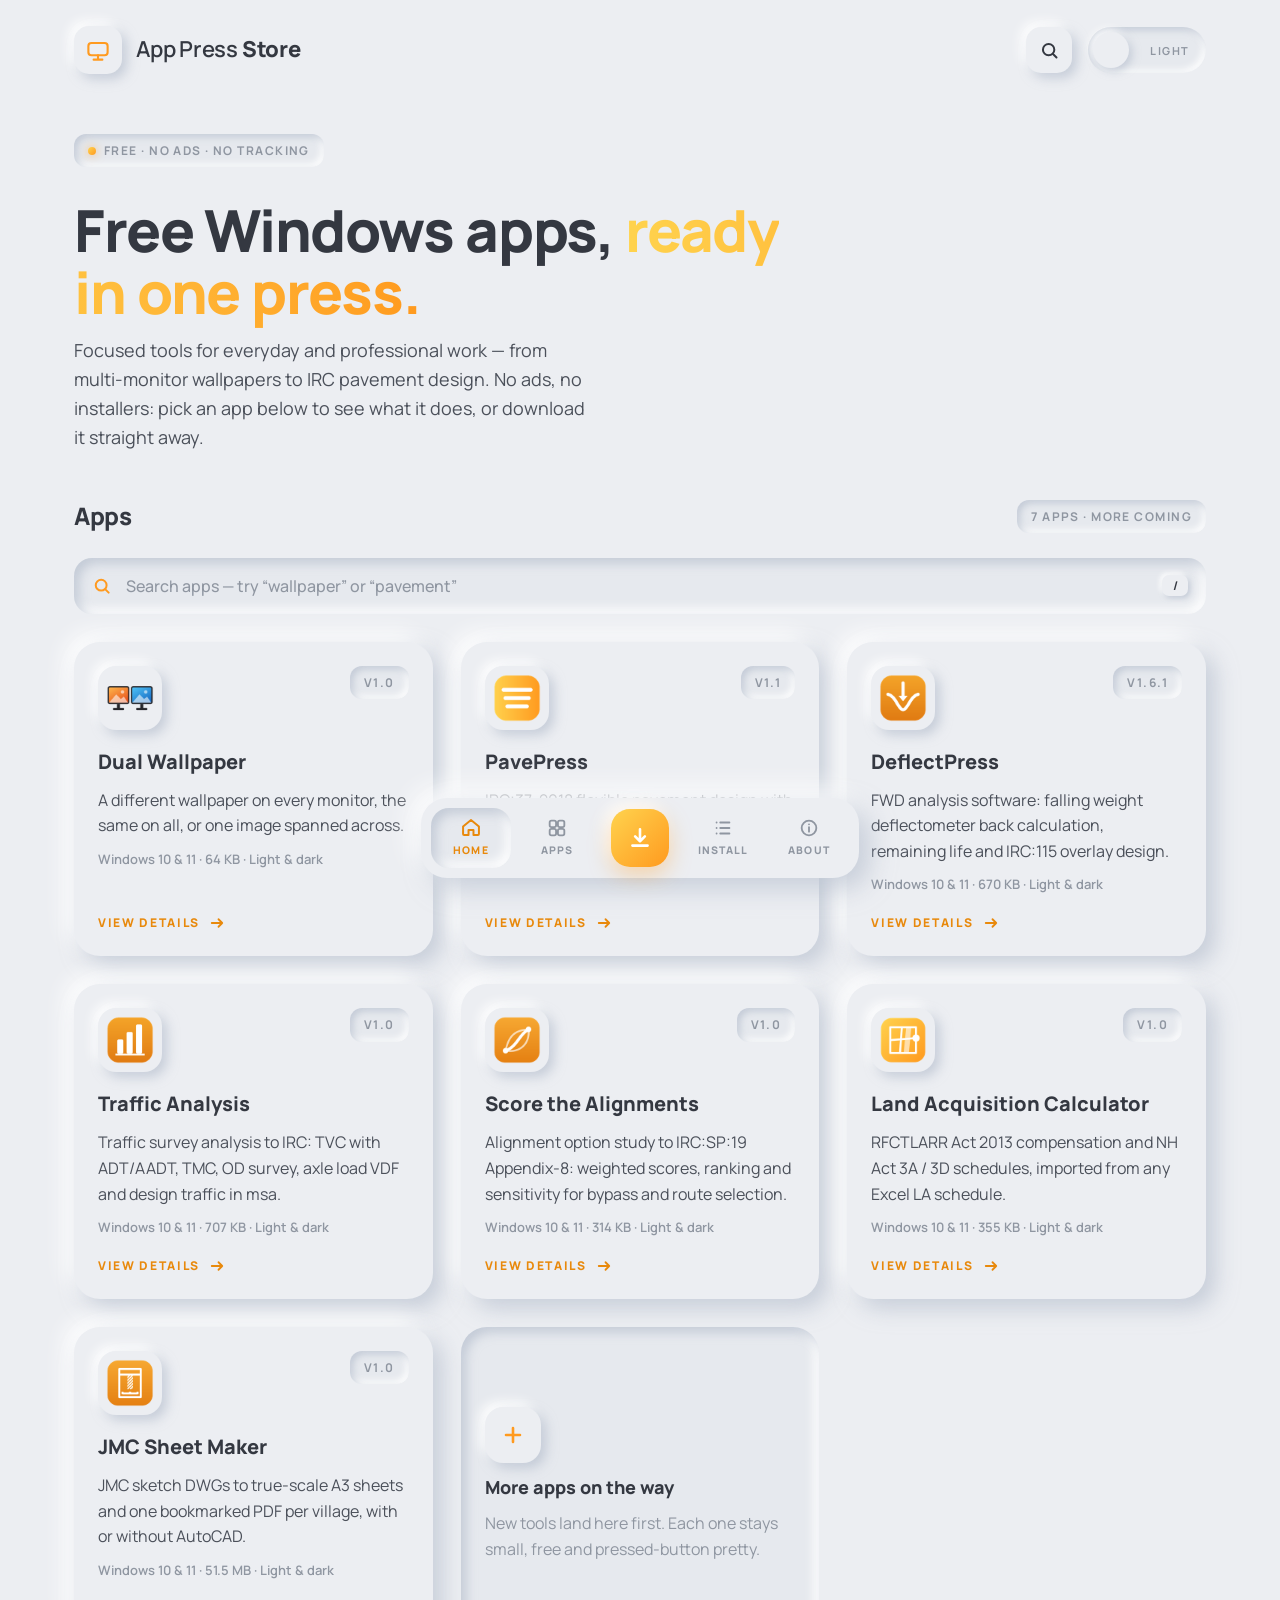
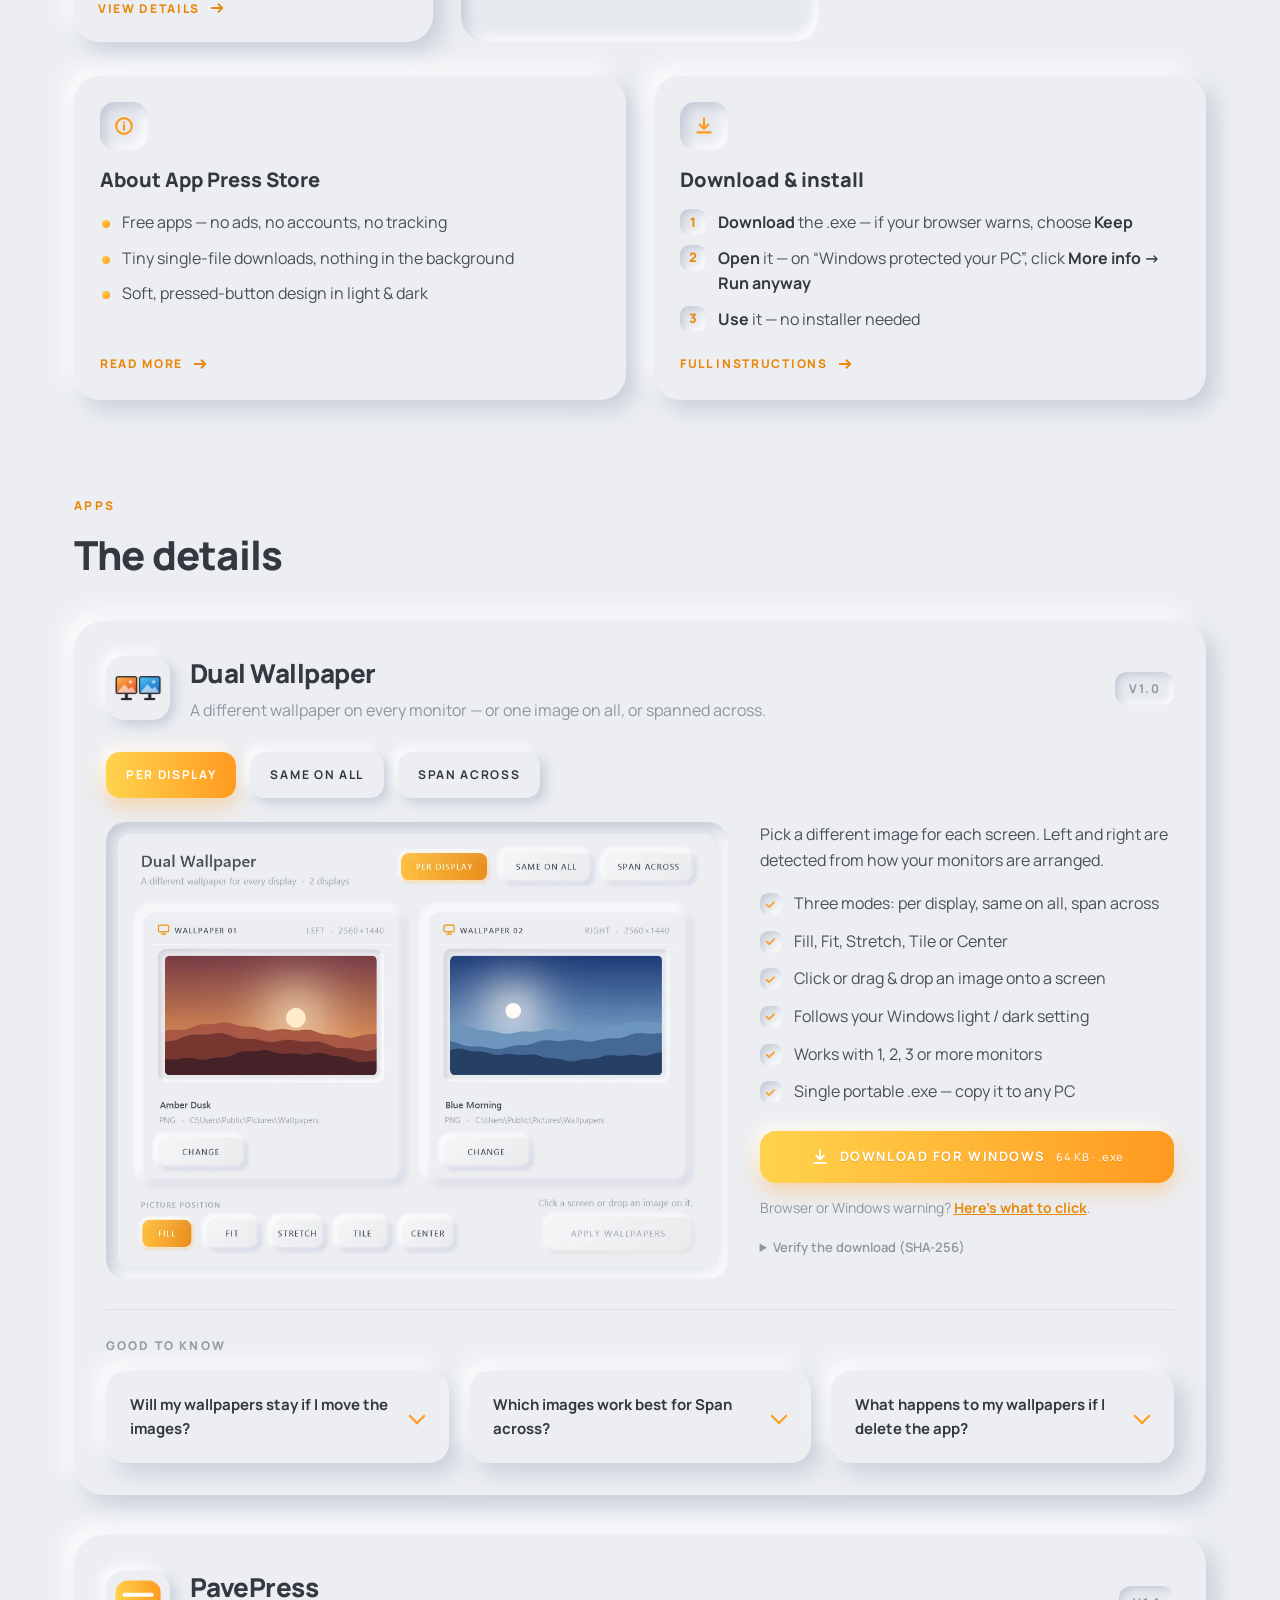
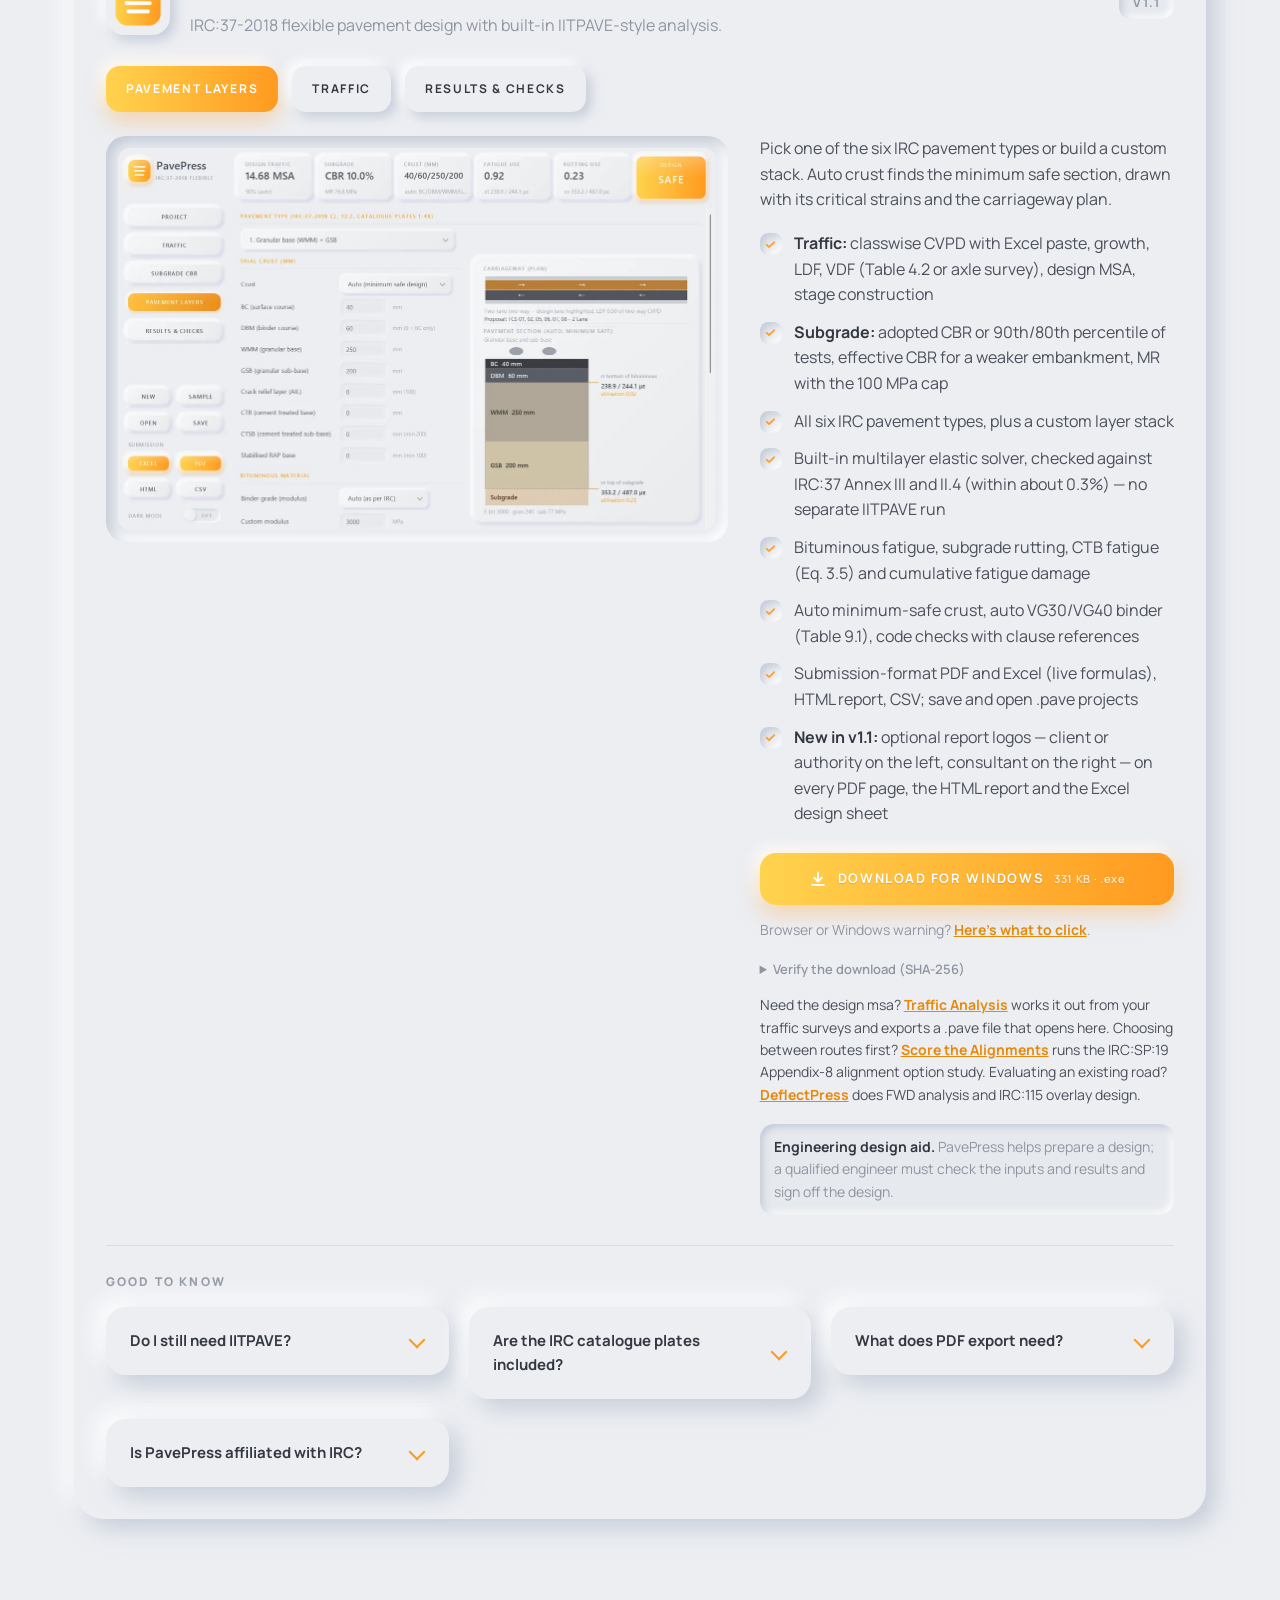
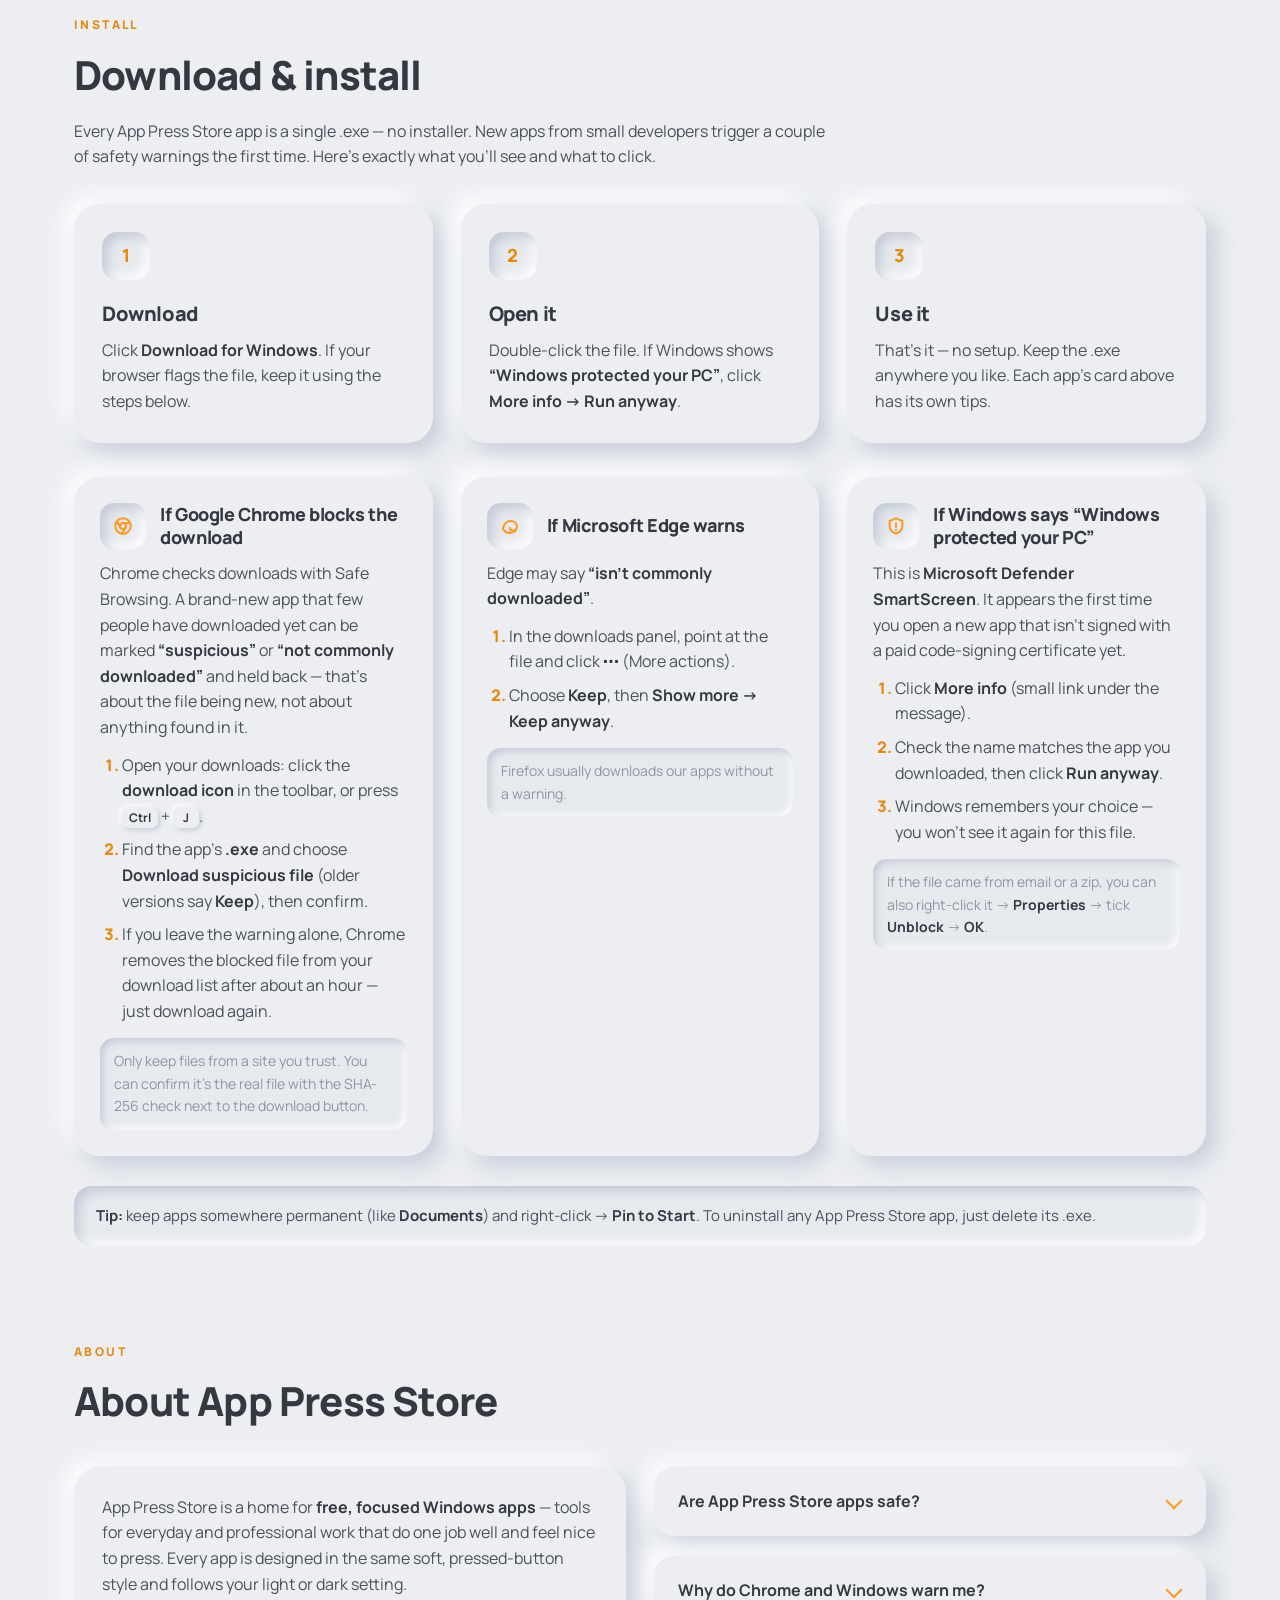
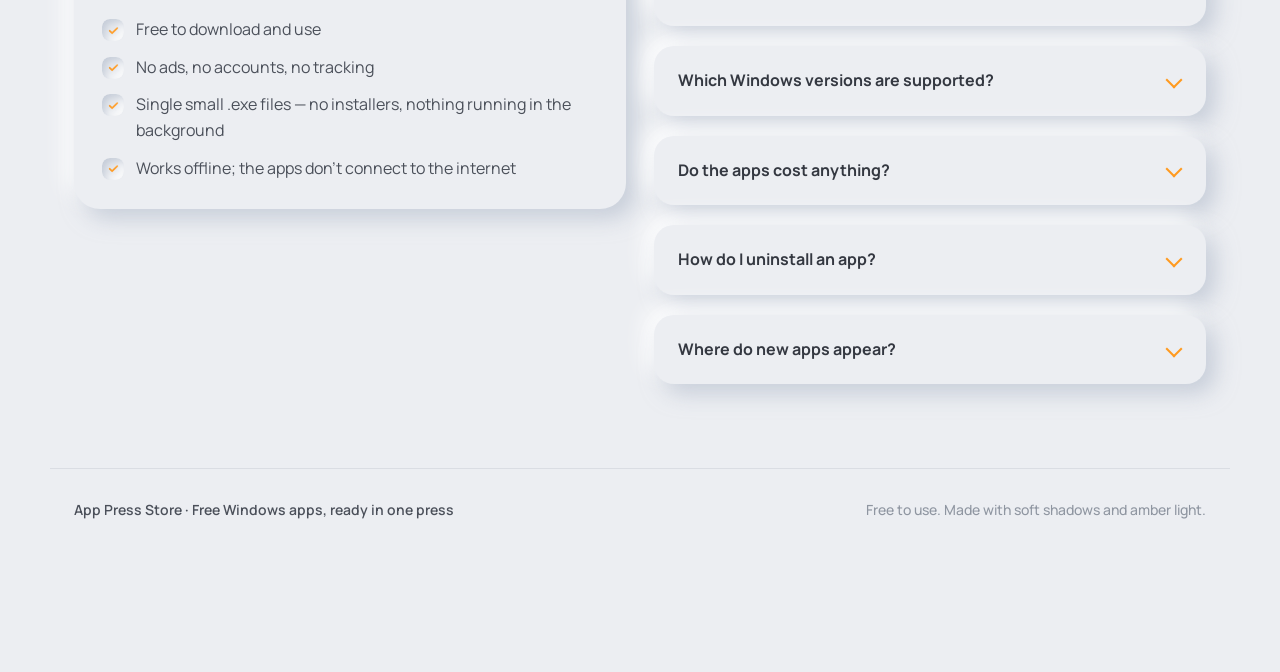
==== commit 3eb9b255: "DeflectPress v1.6.1: FWD files marked as raw drops or averaged Co-Authored-By: Claude Opus 5.5 <nore" ====
--- a/index.html
+++ b/index.html
@@ -169,11 +169,11 @@
            data-search="deflectpress fwd falling weight deflectometer deflection basin bowl backcalculation back calculation layer moduli irc irc115 irc:115 2014 overlay design remaining life homogeneous sections structural evaluation kgpback kuab pavement road highway civil engineering word docx excel pdf report">
           <span class="tile-top">
             <img class="app-icon" src="assets/deflectpress-icon.png" width="64" height="64" alt="">
-            <span class="version inset-pill">v1.6</span>
+            <span class="version inset-pill">v1.6.1</span>
           </span>
           <span class="tile-name">DeflectPress</span>
           <span class="tile-desc">FWD analysis software: falling weight deflectometer back calculation, remaining life and IRC:115 overlay design.</span>
-          <span class="tile-meta">Windows 10 &amp; 11 · 667 KB · Light &amp; dark</span>
+          <span class="tile-meta">Windows 10 &amp; 11 · 670 KB · Light &amp; dark</span>
           <span class="tile-go">View details
             <svg viewBox="0 0 24 24" aria-hidden="true"><path d="M5 12h14m-5-5 5 5-5 5"/></svg>
           </span>
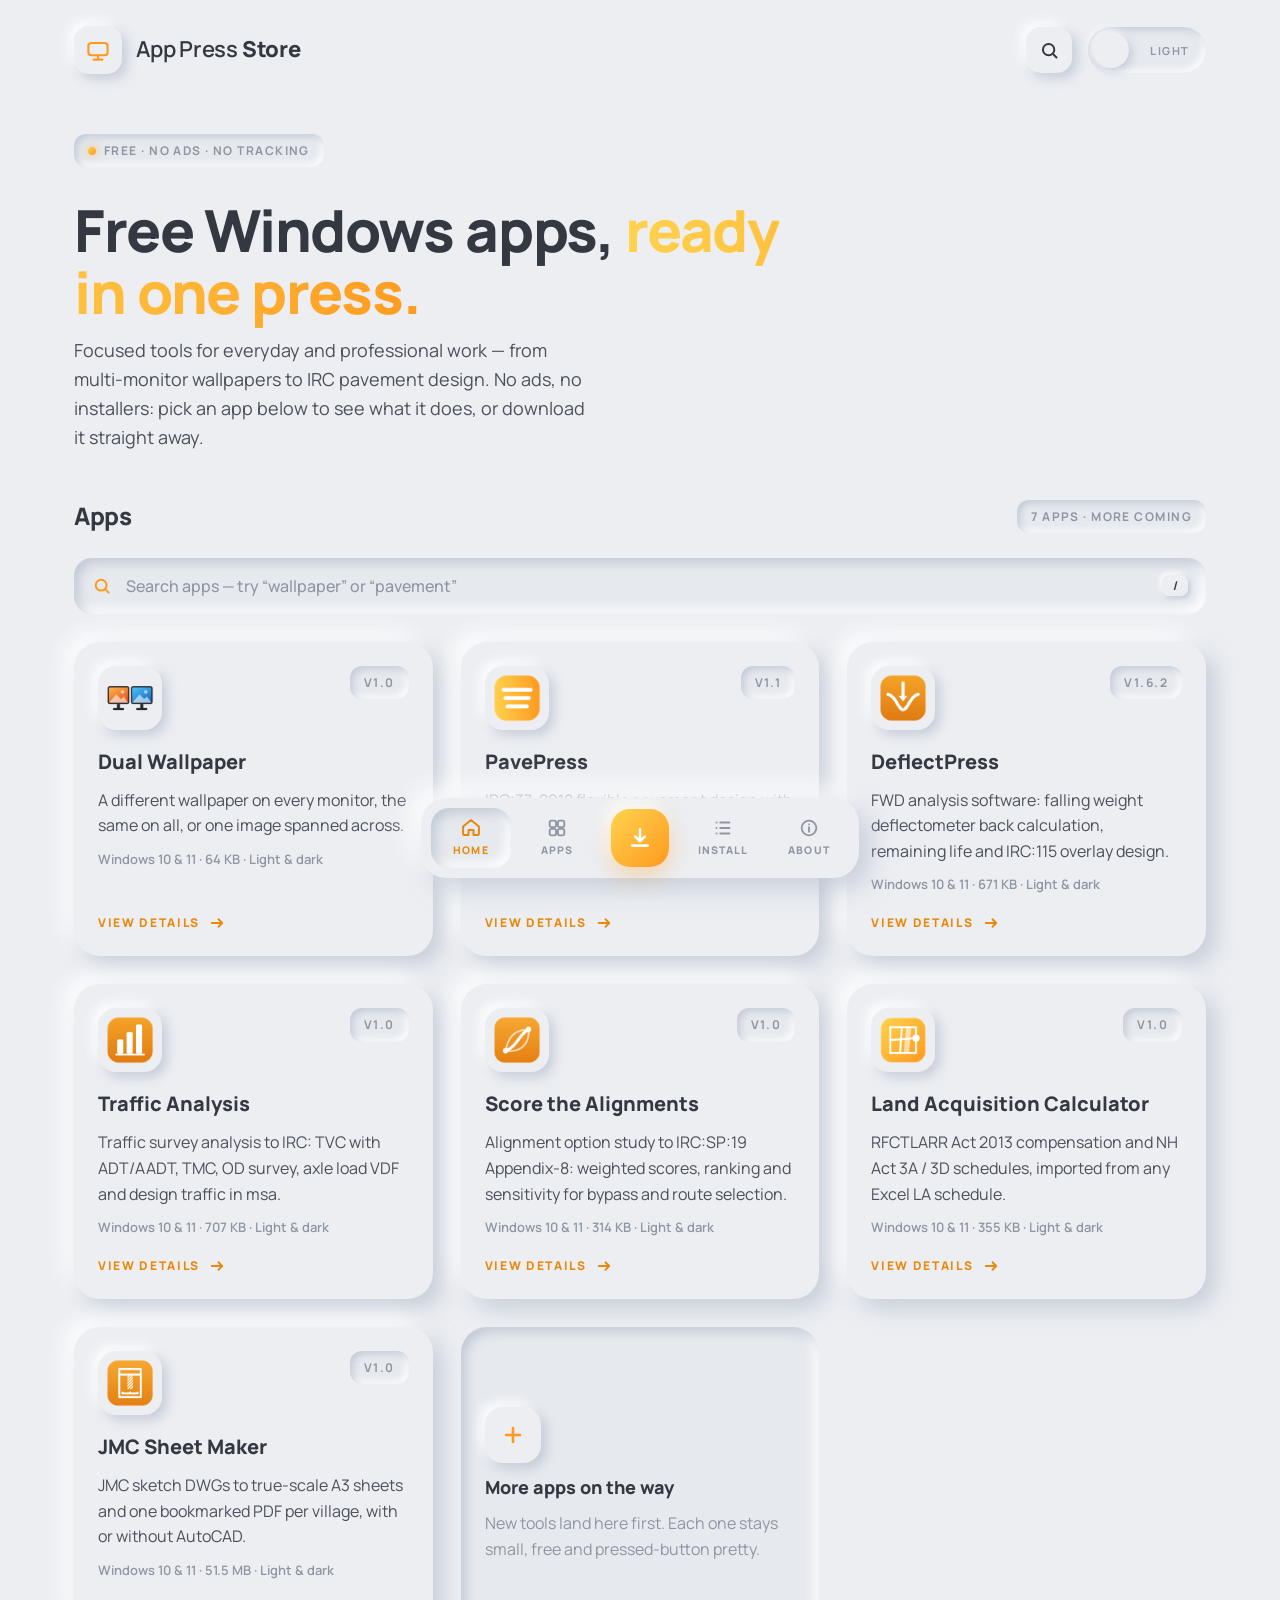
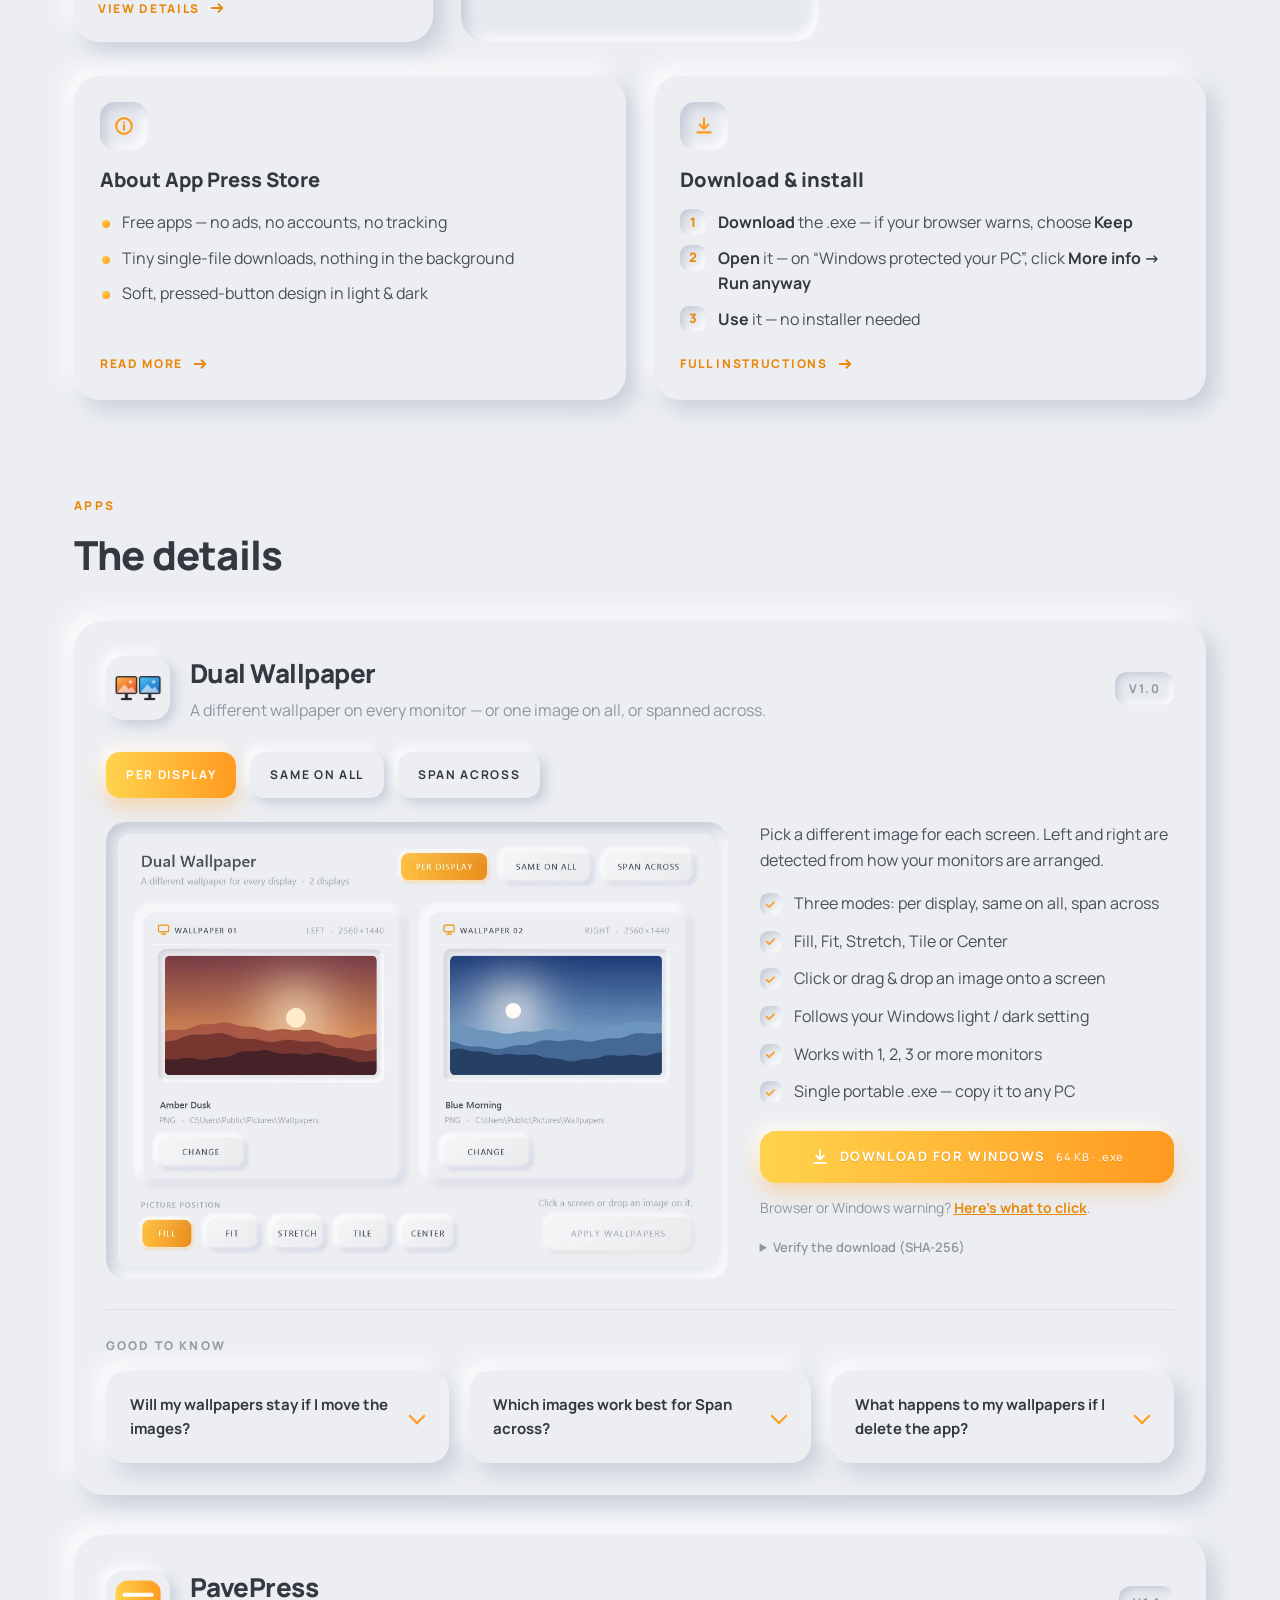
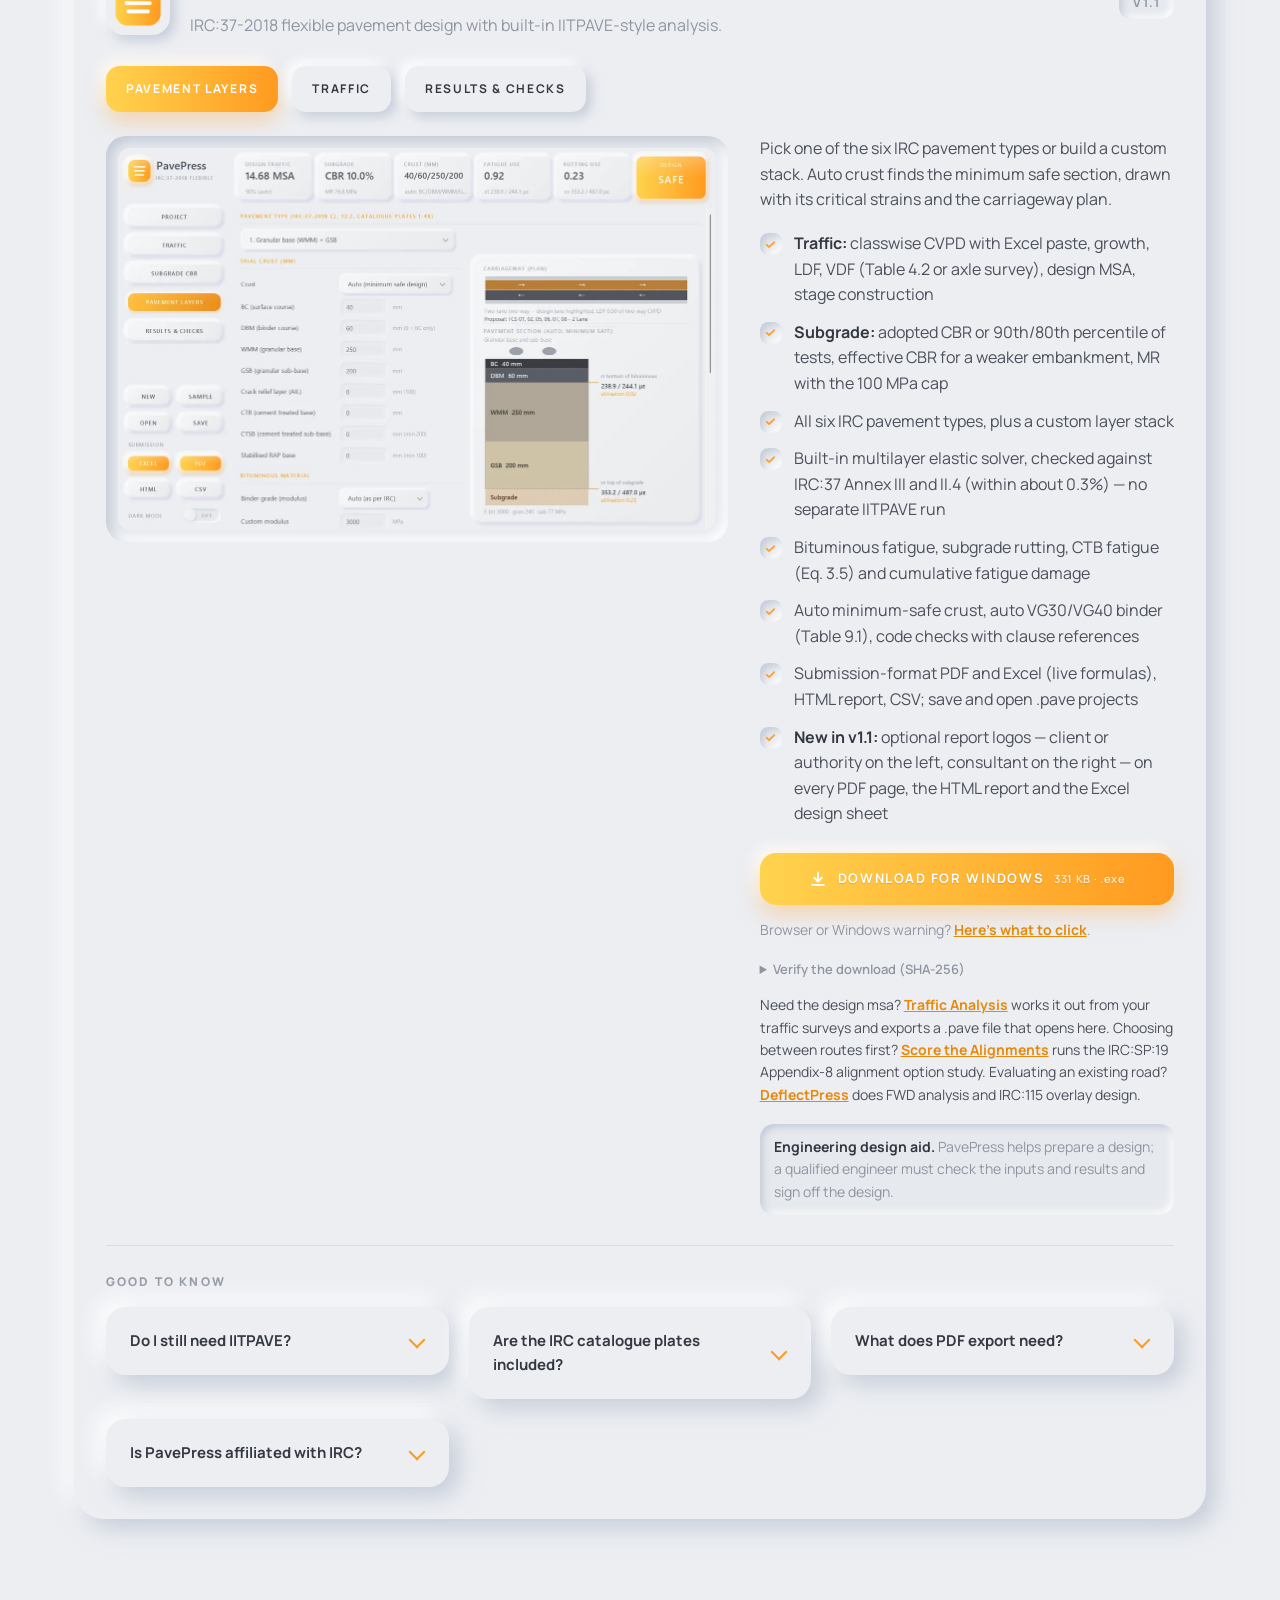
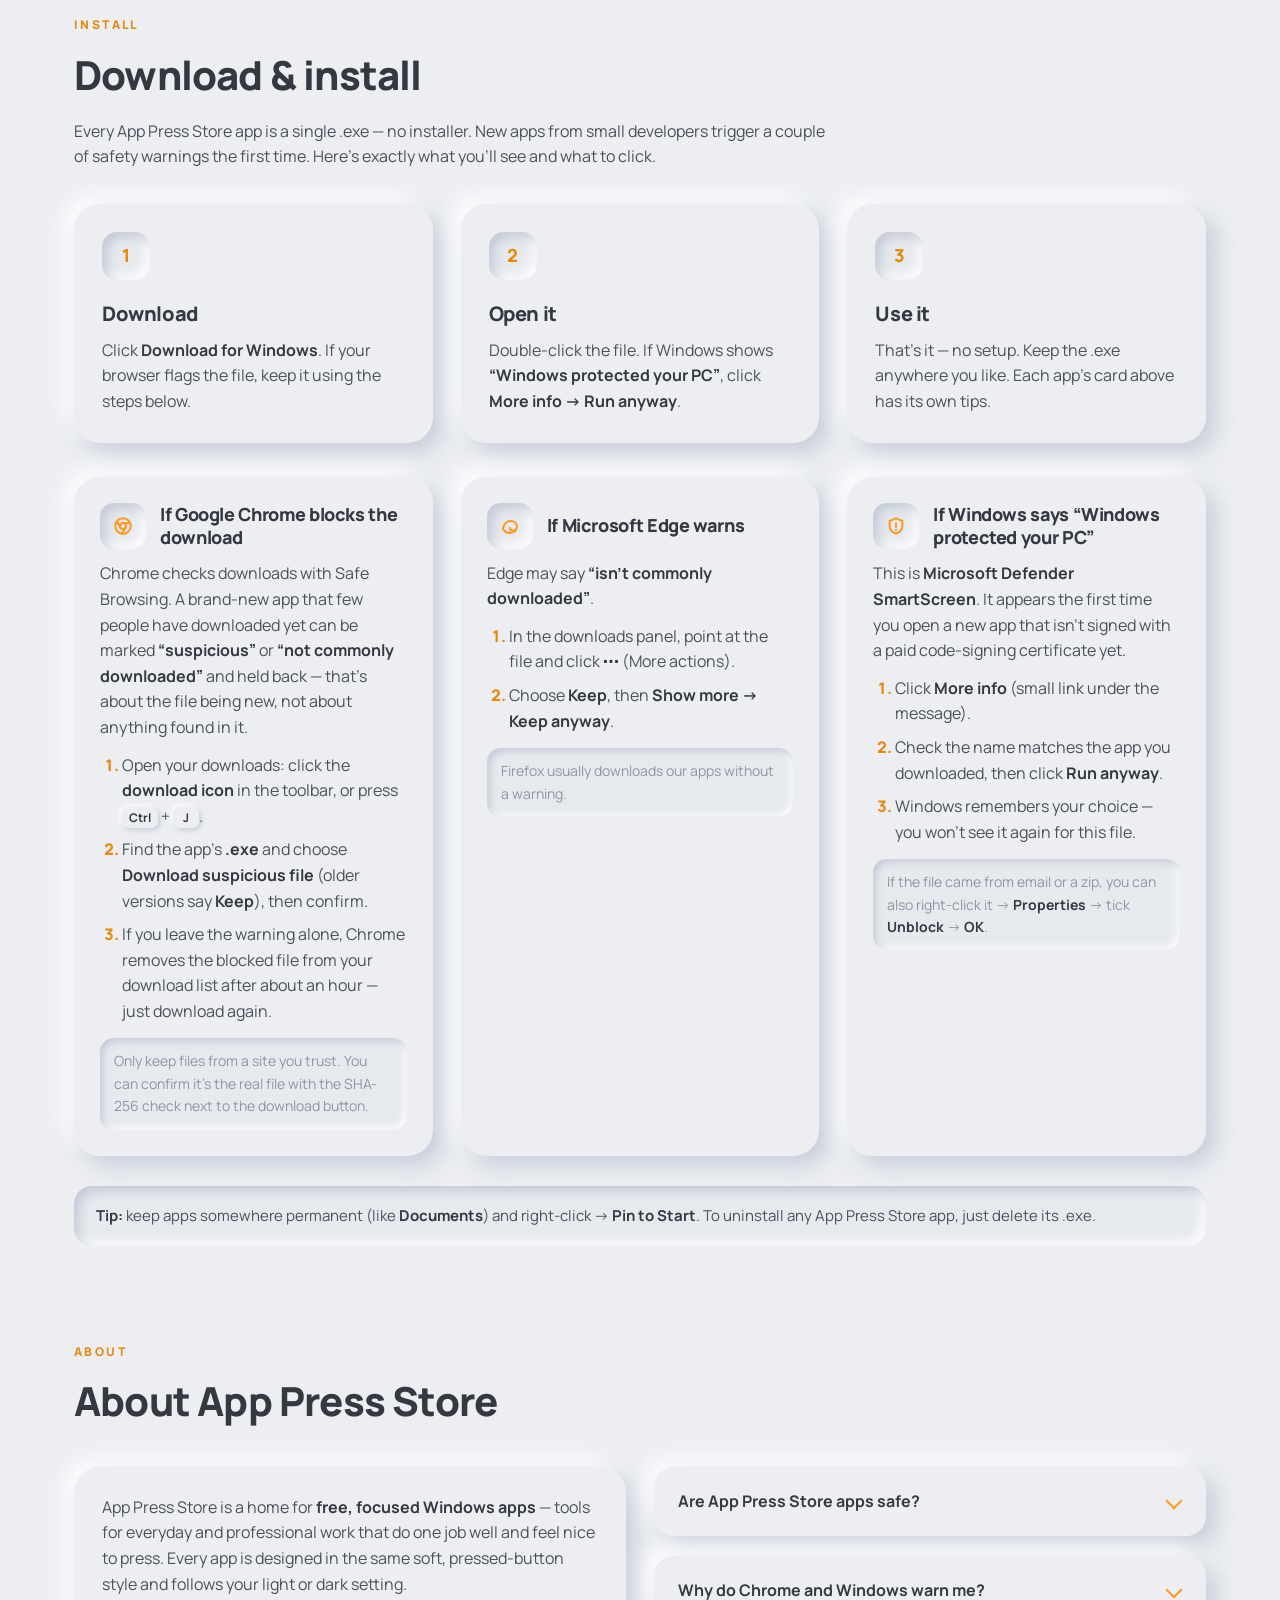
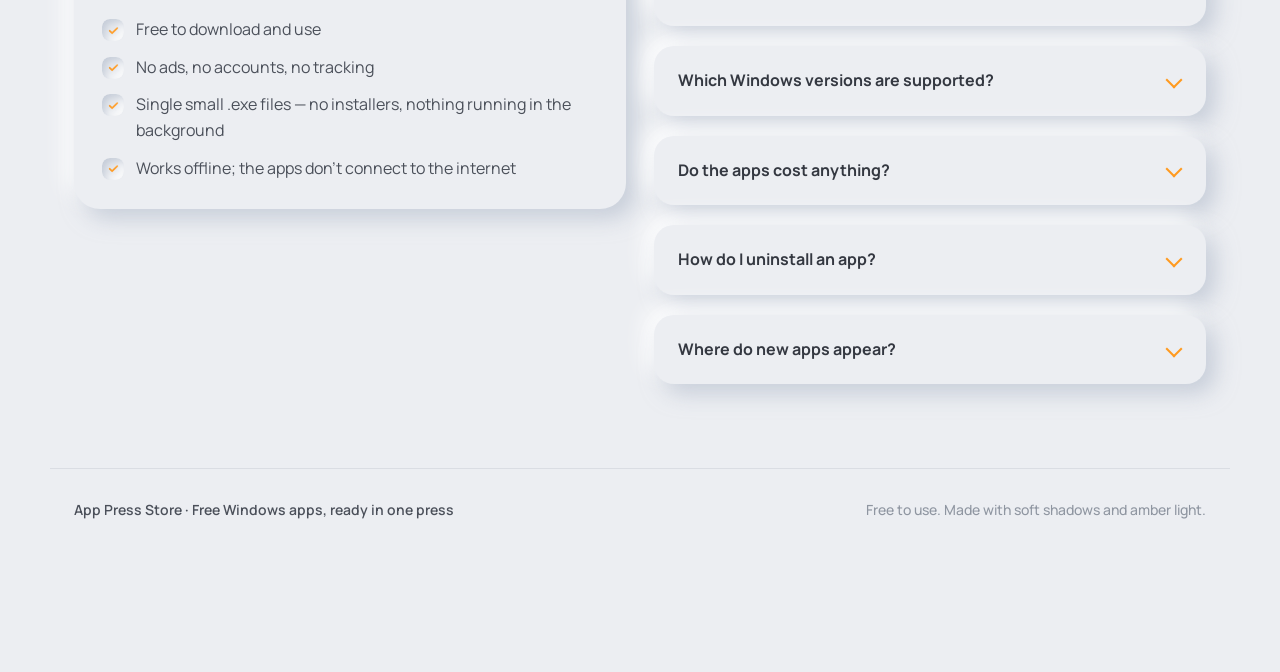
==== commit 4ee06f1e: "DeflectPress v1.6.2: one section per carriageway, lanes kept together Co-Authored-By: Claude Opus 5." ====
--- a/index.html
+++ b/index.html
@@ -169,11 +169,11 @@
            data-search="deflectpress fwd falling weight deflectometer deflection basin bowl backcalculation back calculation layer moduli irc irc115 irc:115 2014 overlay design remaining life homogeneous sections structural evaluation kgpback kuab pavement road highway civil engineering word docx excel pdf report">
           <span class="tile-top">
             <img class="app-icon" src="assets/deflectpress-icon.png" width="64" height="64" alt="">
-            <span class="version inset-pill">v1.6.1</span>
+            <span class="version inset-pill">v1.6.2</span>
           </span>
           <span class="tile-name">DeflectPress</span>
           <span class="tile-desc">FWD analysis software: falling weight deflectometer back calculation, remaining life and IRC:115 overlay design.</span>
-          <span class="tile-meta">Windows 10 &amp; 11 · 670 KB · Light &amp; dark</span>
+          <span class="tile-meta">Windows 10 &amp; 11 · 671 KB · Light &amp; dark</span>
           <span class="tile-go">View details
             <svg viewBox="0 0 24 24" aria-hidden="true"><path d="M5 12h14m-5-5 5 5-5 5"/></svg>
           </span>
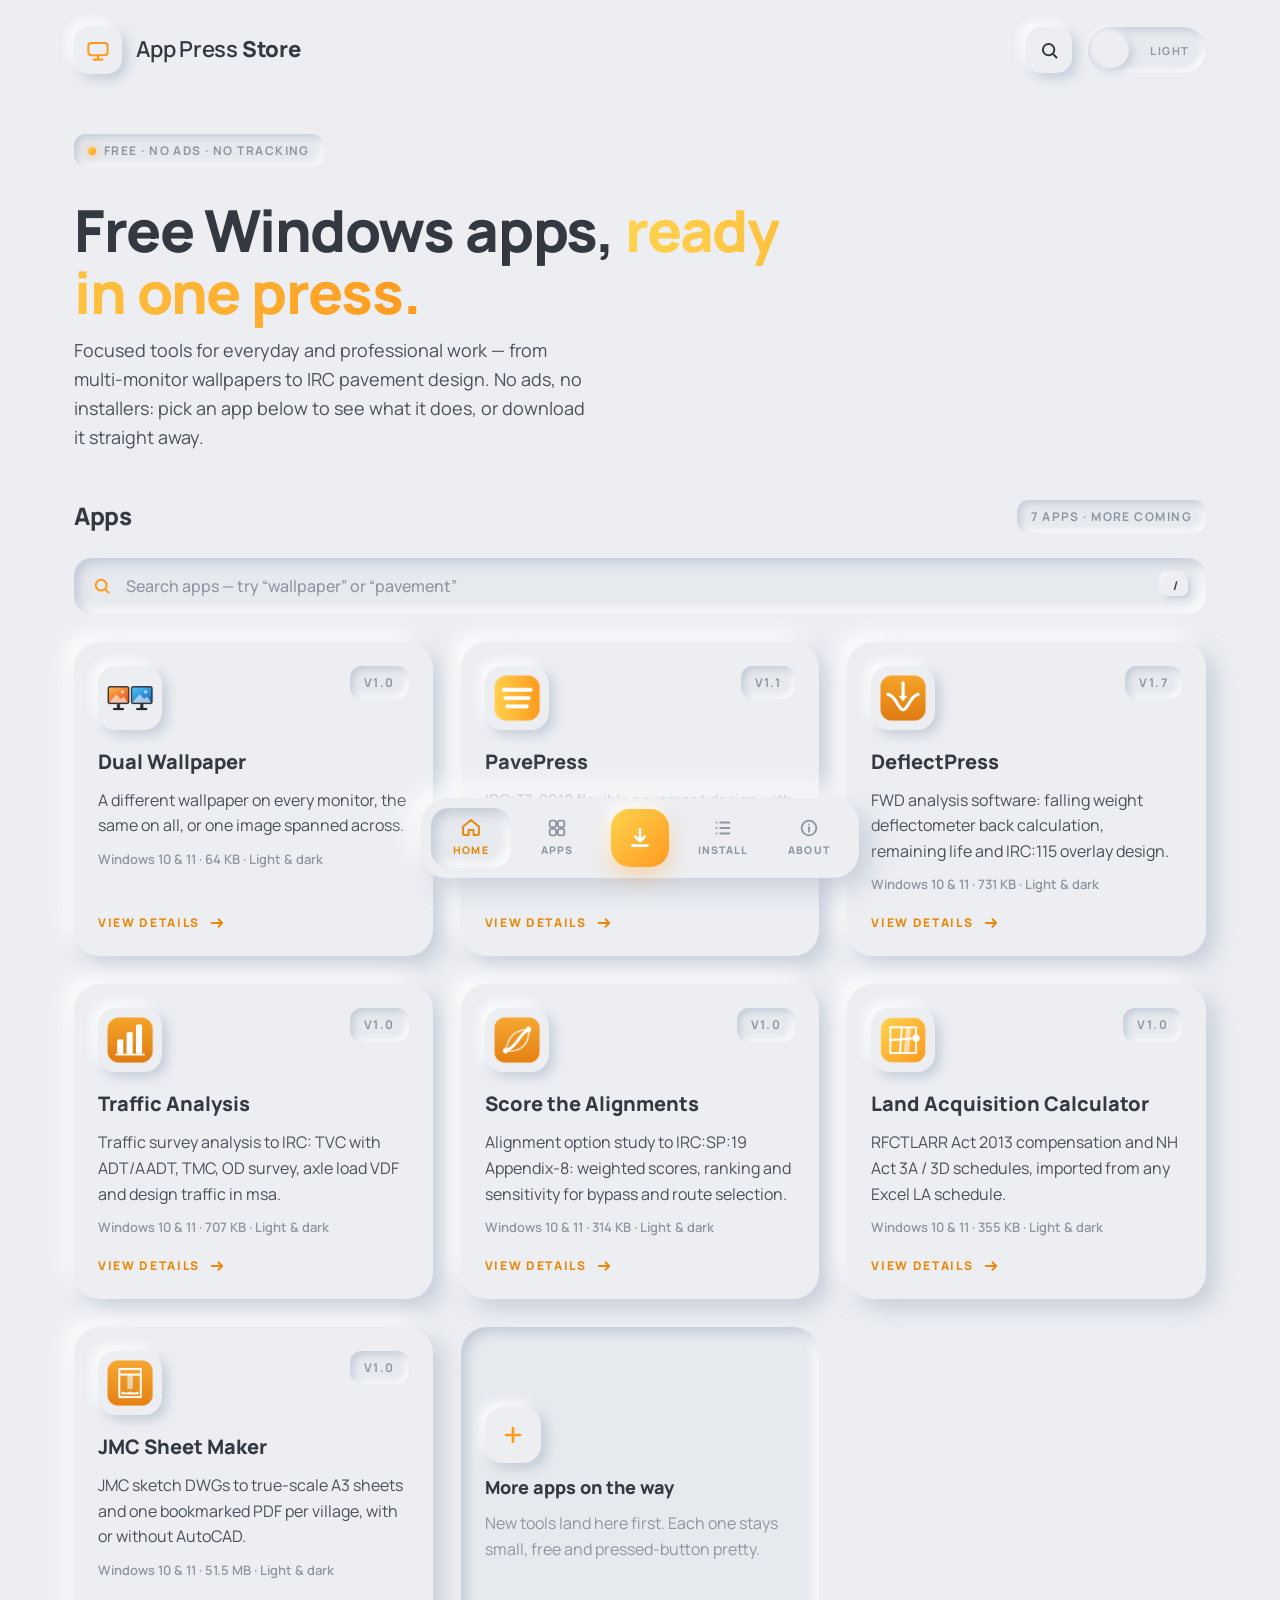
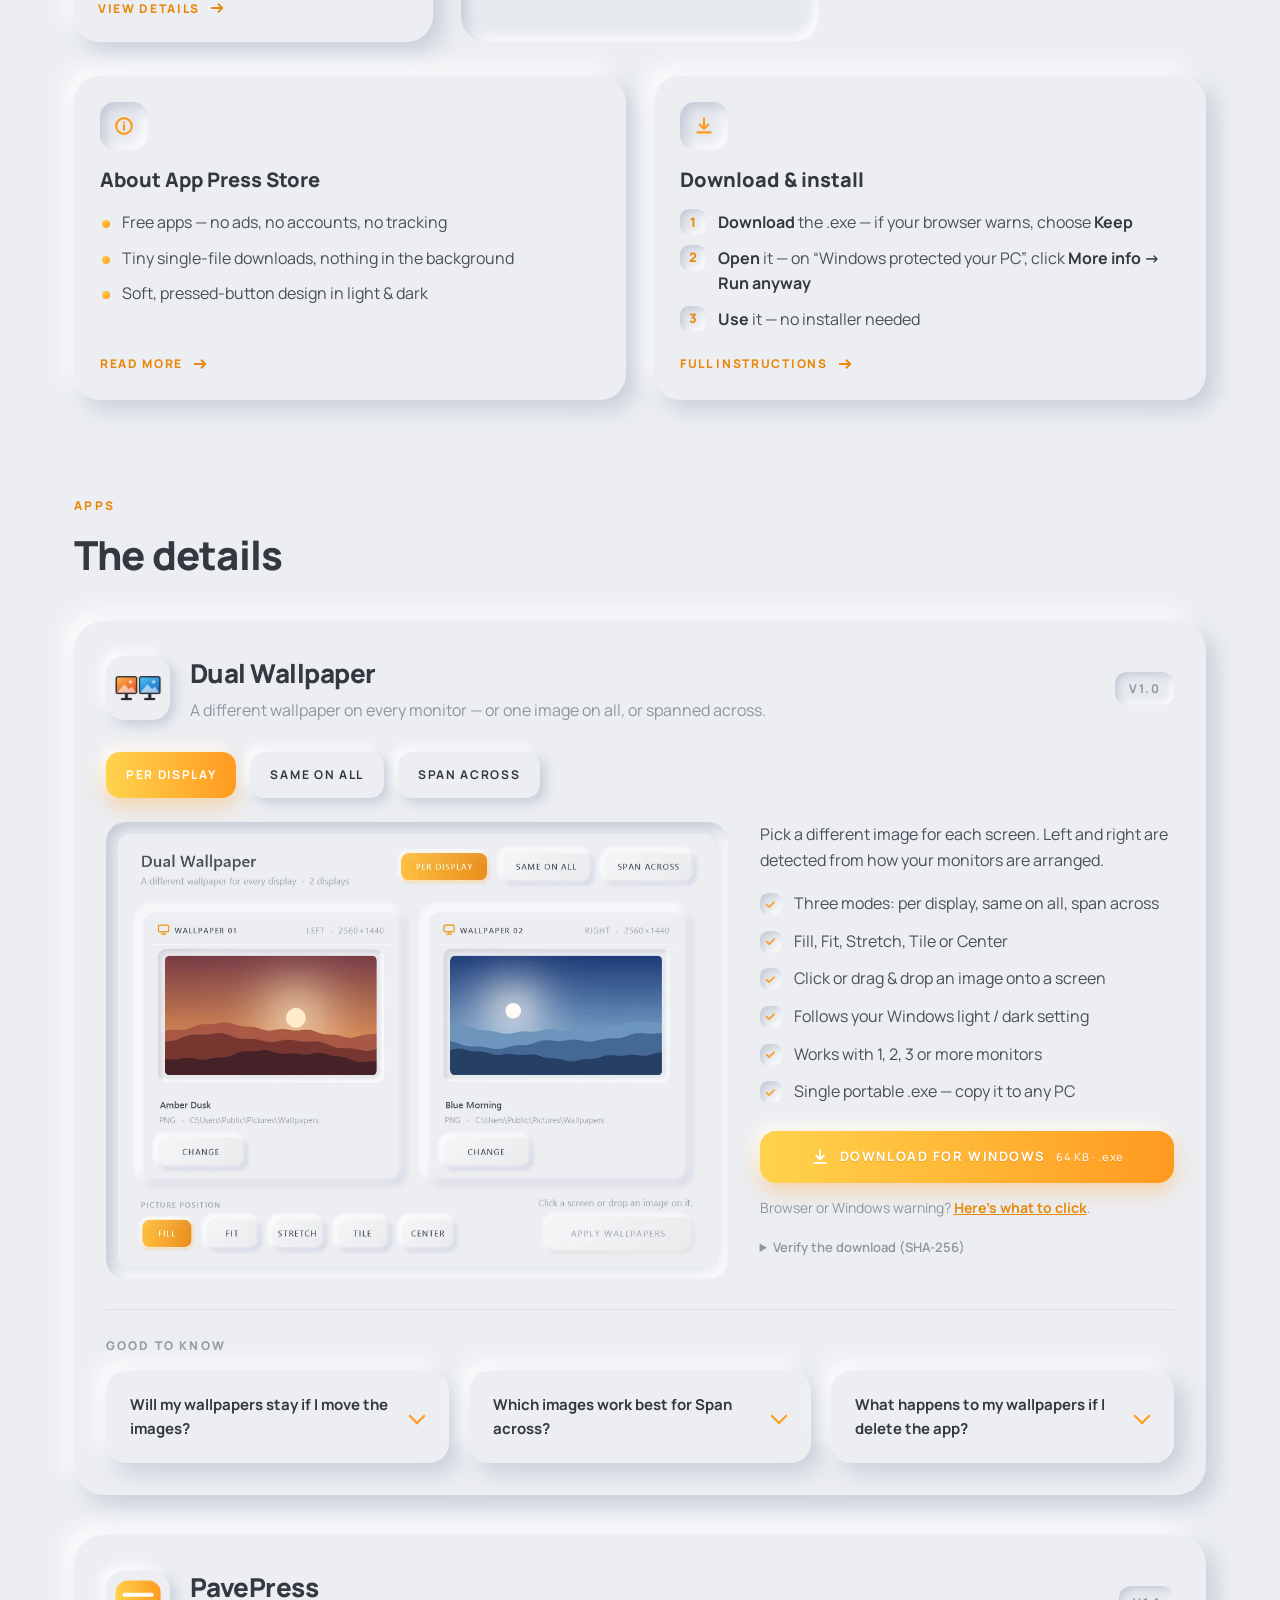
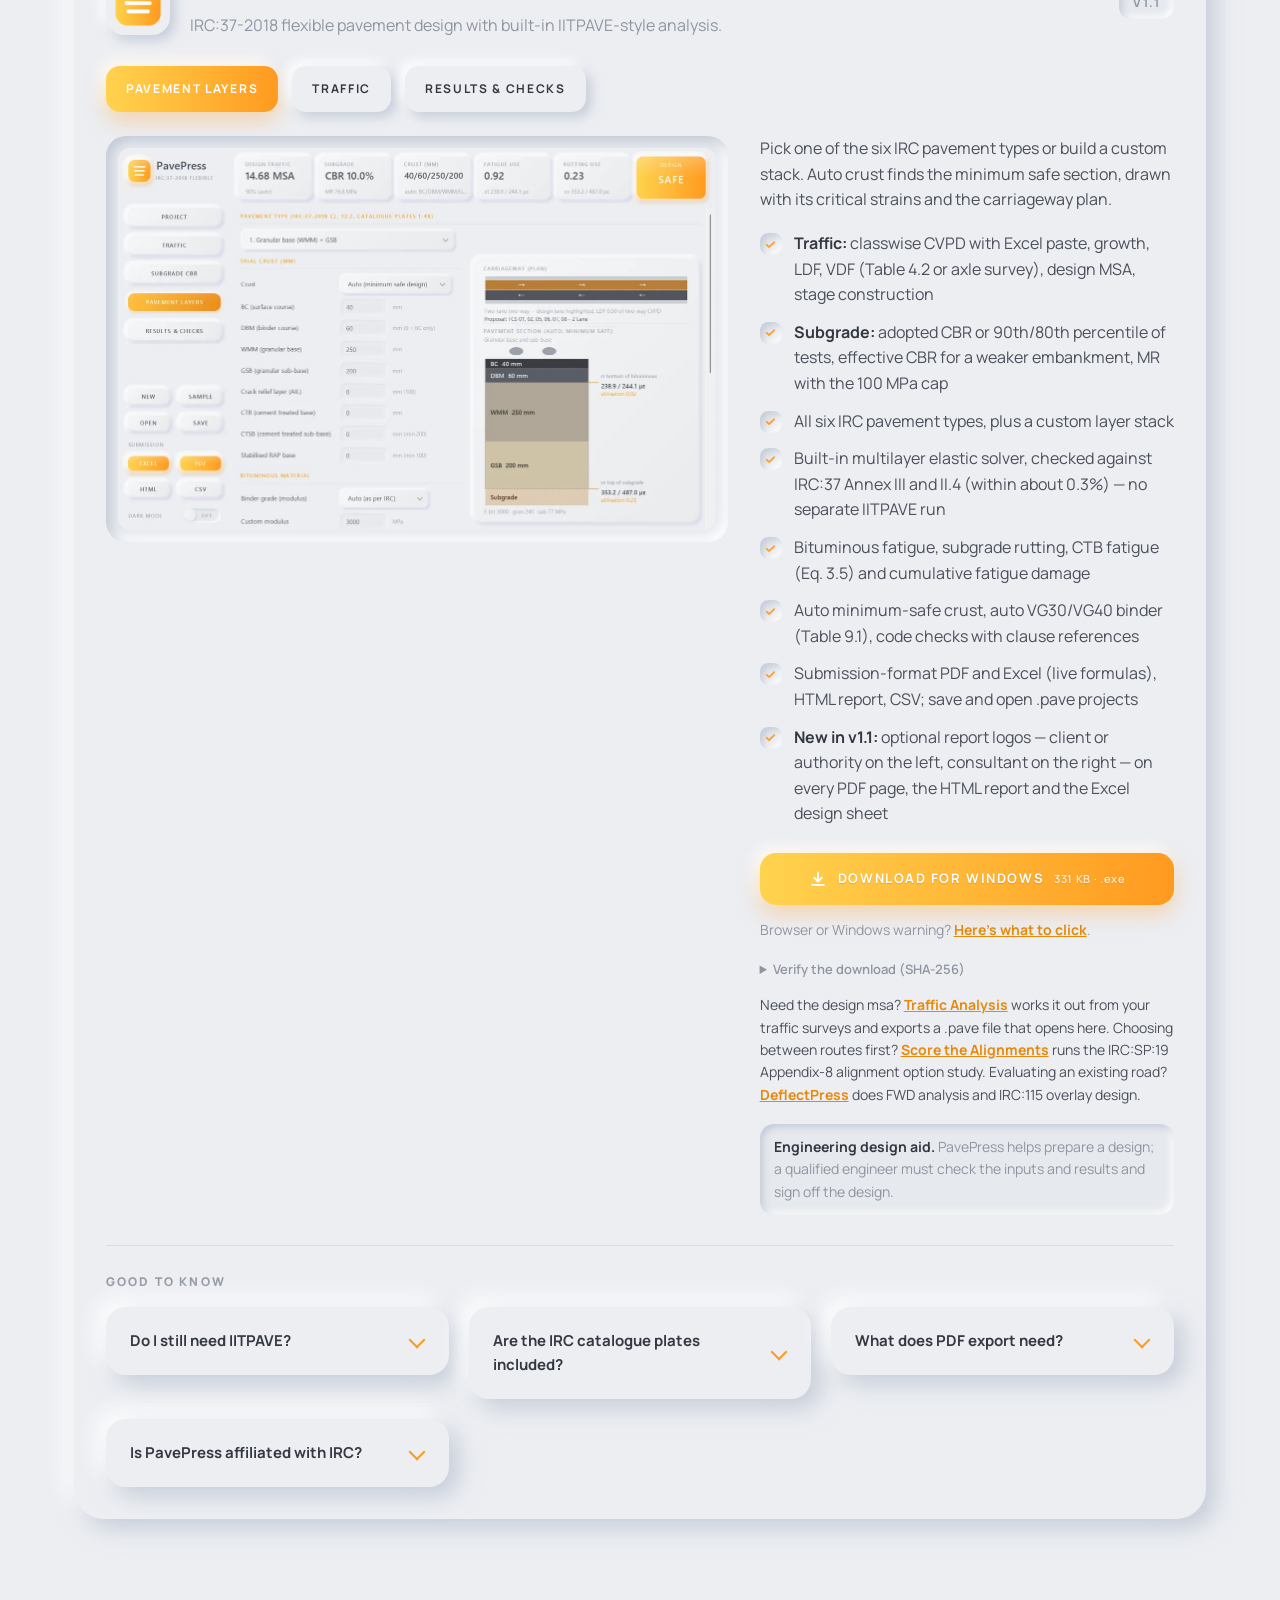
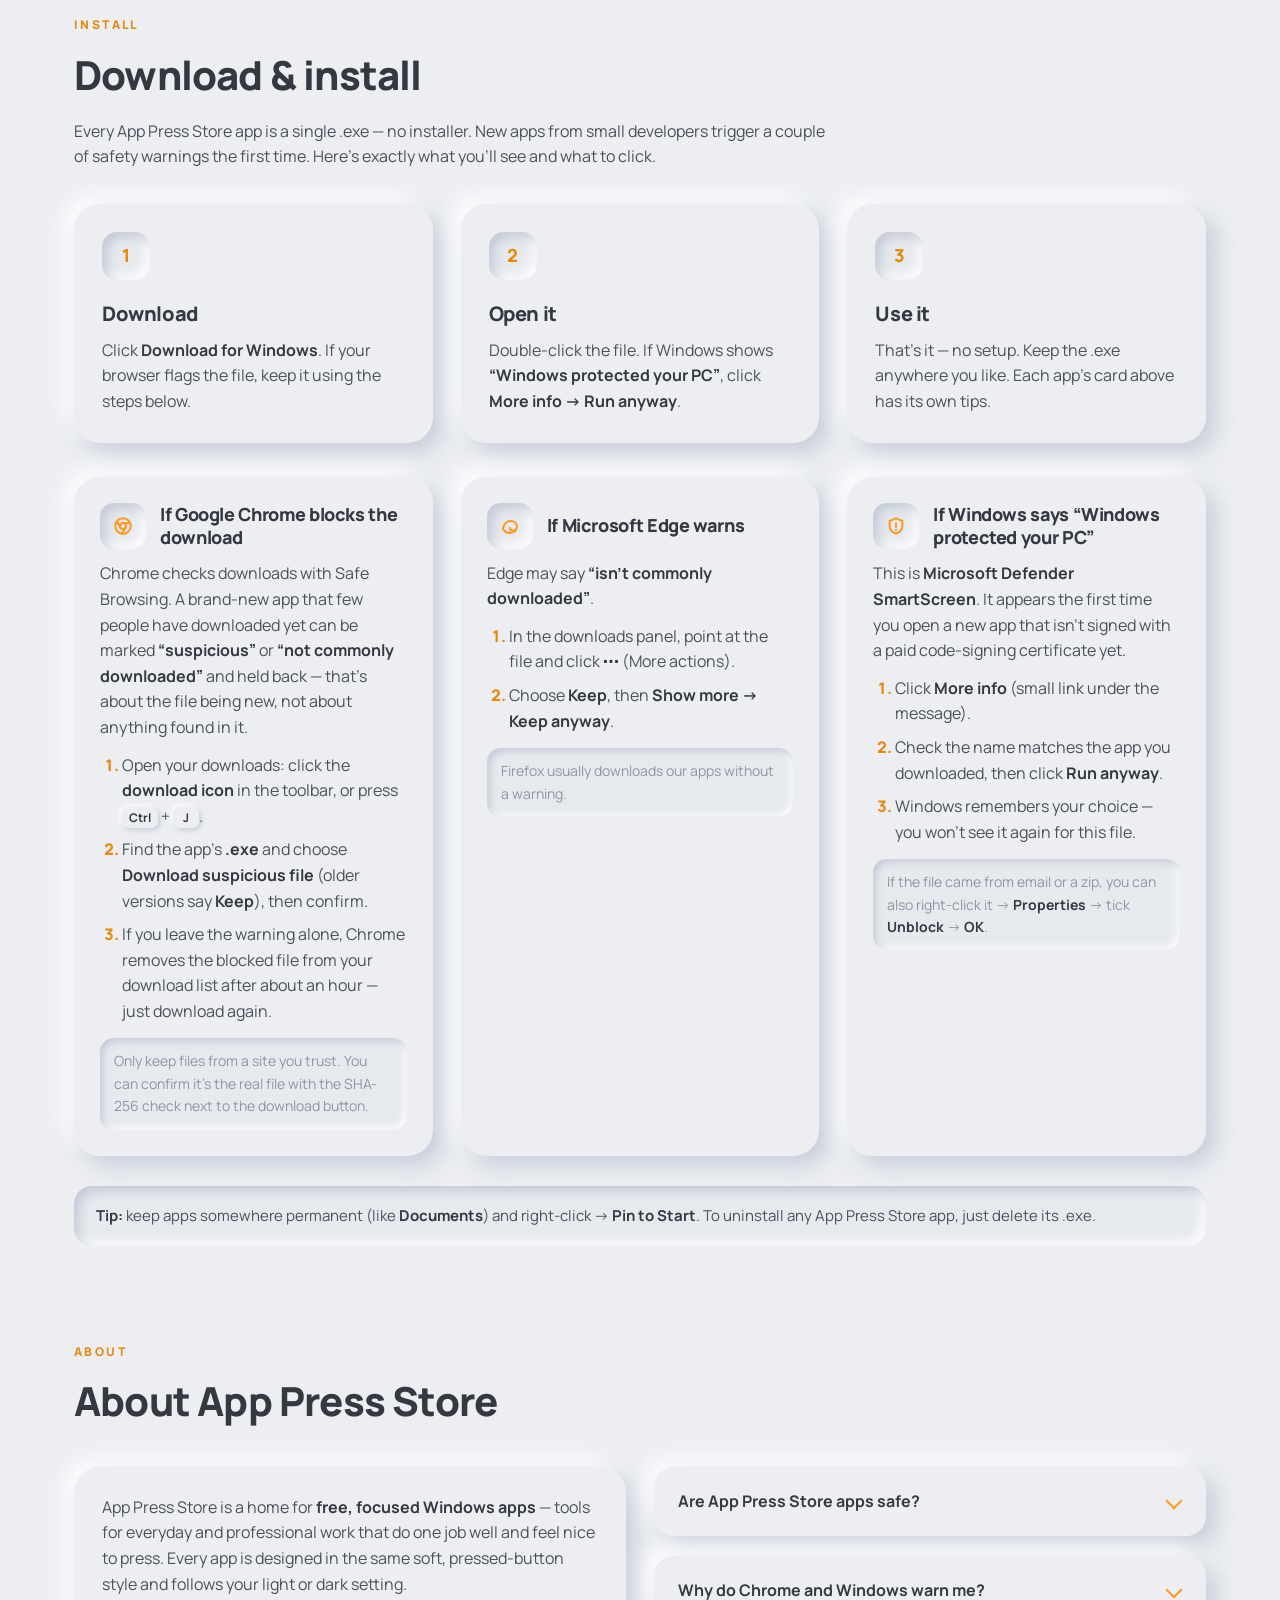
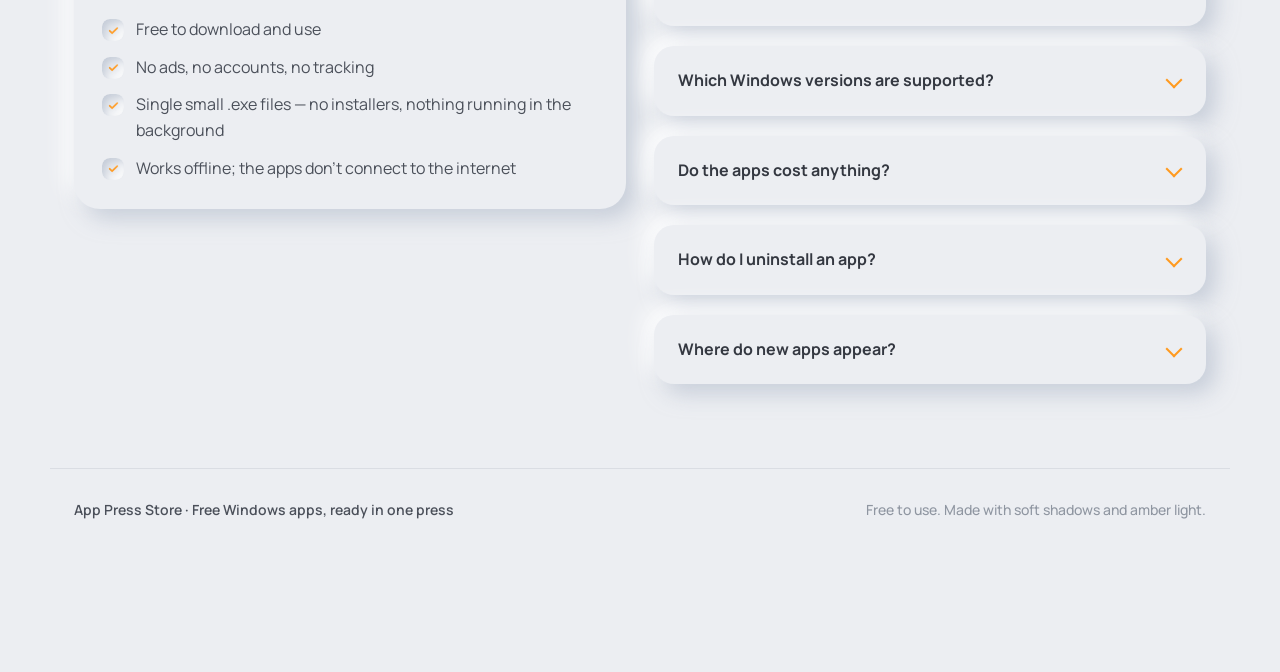
==== commit 4edf6e4a: "DeflectPress v1.7: Excel paste with column mapping, KUAB .fwd export, sticky table headings Co-Autho" ====
--- a/index.html
+++ b/index.html
@@ -169,11 +169,11 @@
            data-search="deflectpress fwd falling weight deflectometer deflection basin bowl backcalculation back calculation layer moduli irc irc115 irc:115 2014 overlay design remaining life homogeneous sections structural evaluation kgpback kuab pavement road highway civil engineering word docx excel pdf report">
           <span class="tile-top">
             <img class="app-icon" src="assets/deflectpress-icon.png" width="64" height="64" alt="">
-            <span class="version inset-pill">v1.6.2</span>
+            <span class="version inset-pill">v1.7</span>
           </span>
           <span class="tile-name">DeflectPress</span>
           <span class="tile-desc">FWD analysis software: falling weight deflectometer back calculation, remaining life and IRC:115 overlay design.</span>
-          <span class="tile-meta">Windows 10 &amp; 11 · 671 KB · Light &amp; dark</span>
+          <span class="tile-meta">Windows 10 &amp; 11 · 731 KB · Light &amp; dark</span>
           <span class="tile-go">View details
             <svg viewBox="0 0 24 24" aria-hidden="true"><path d="M5 12h14m-5-5 5 5-5 5"/></svg>
           </span>
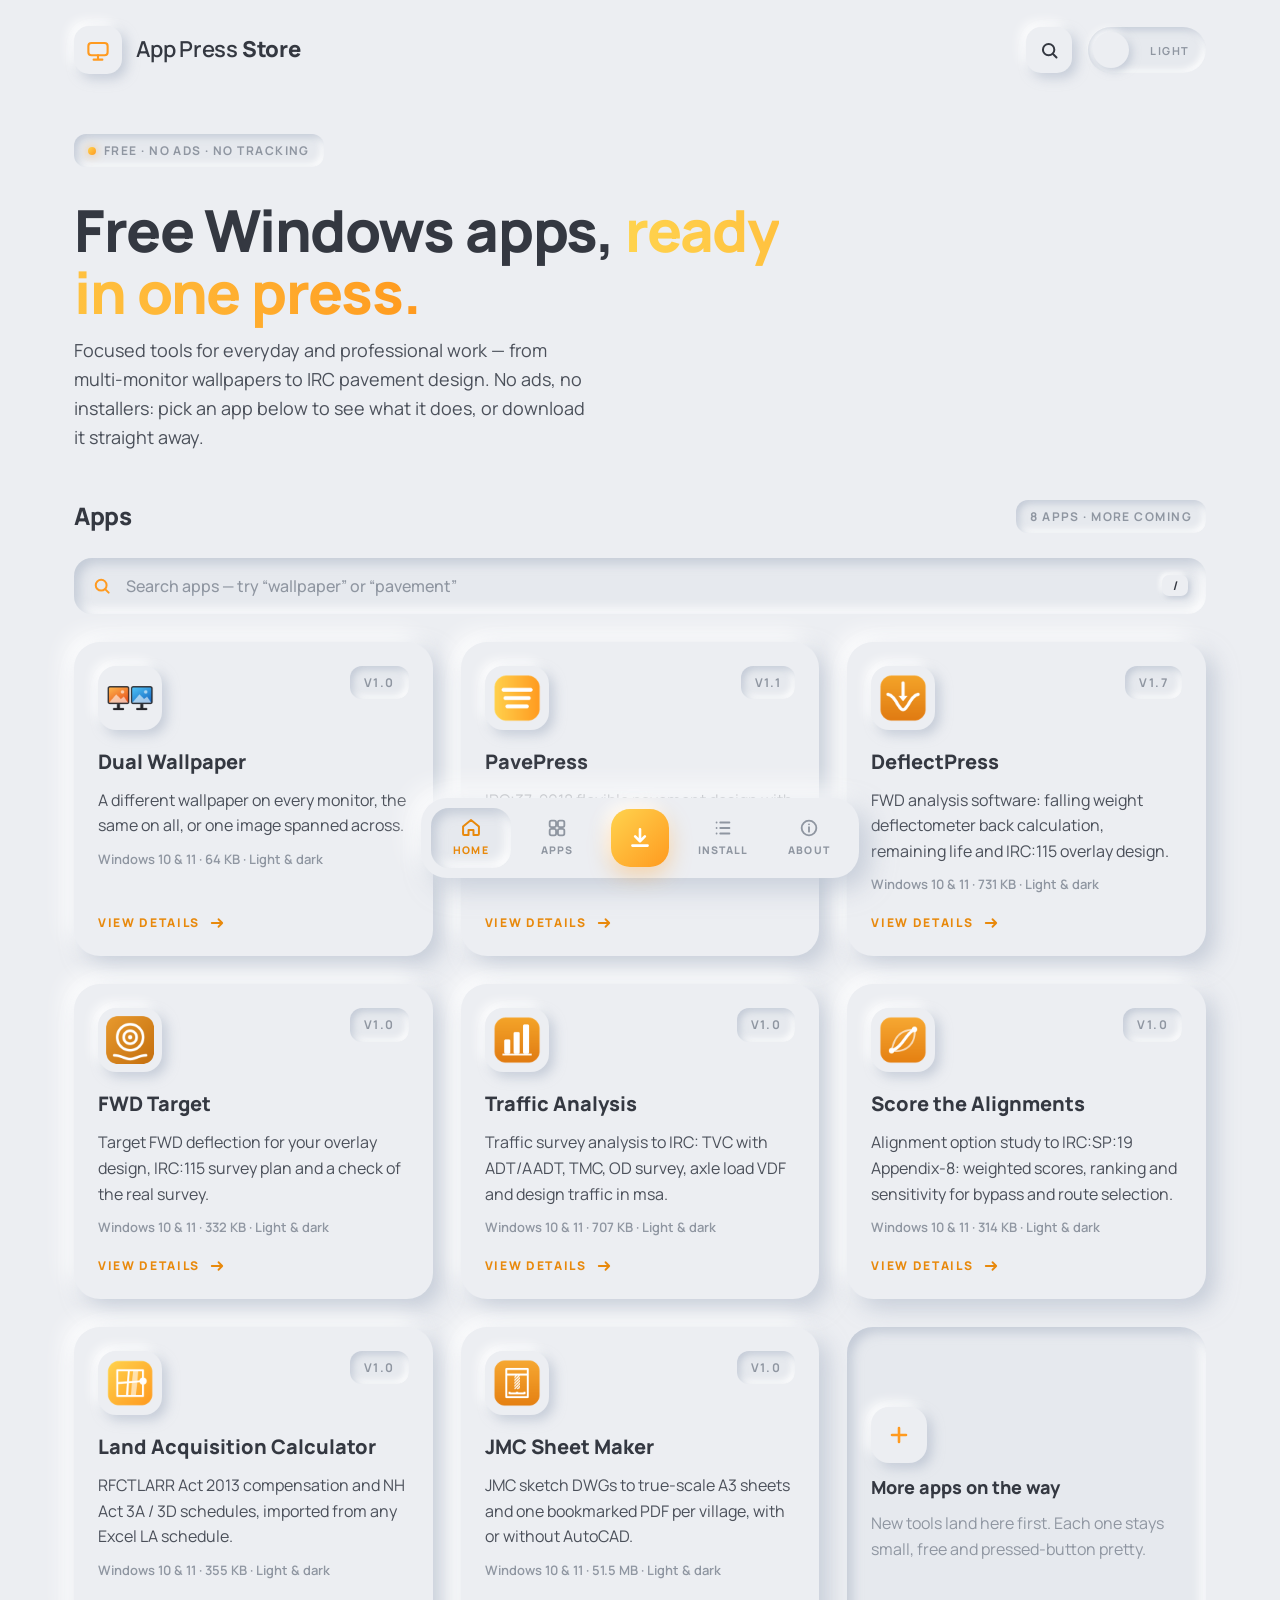
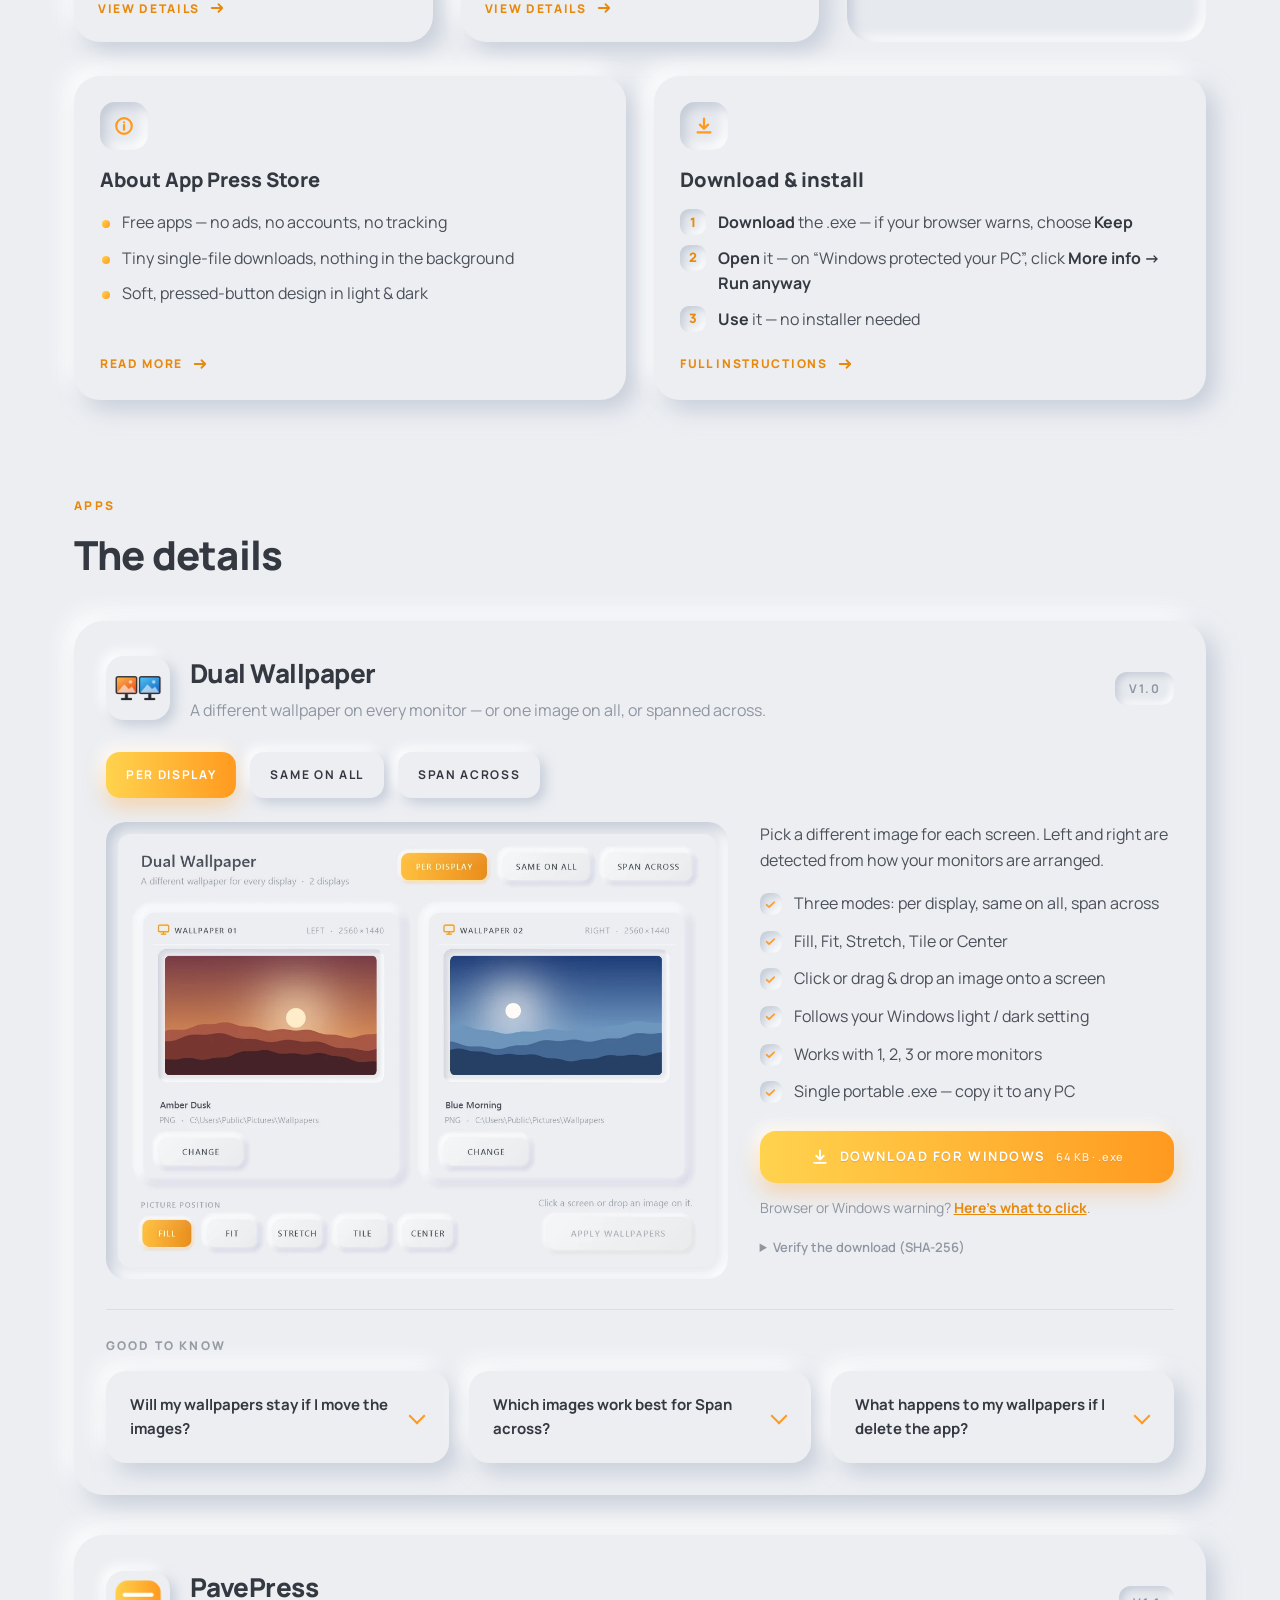
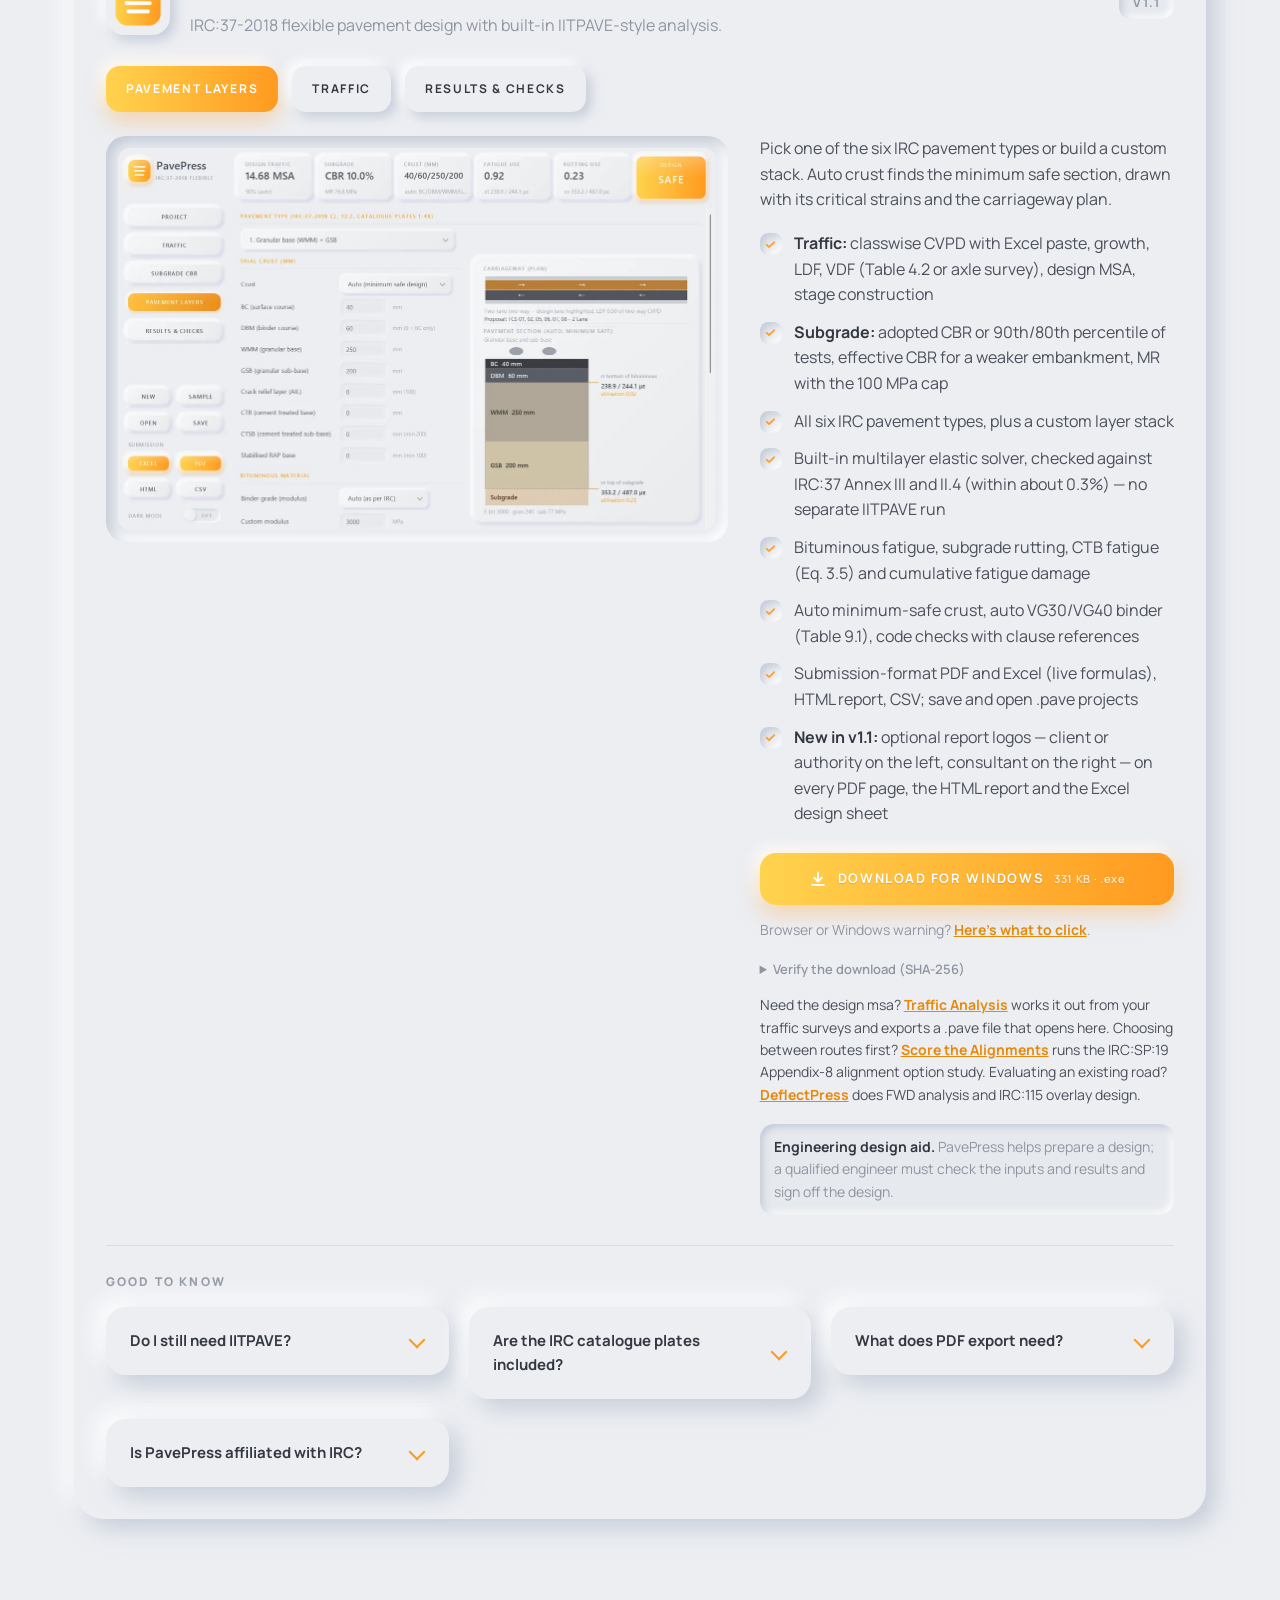
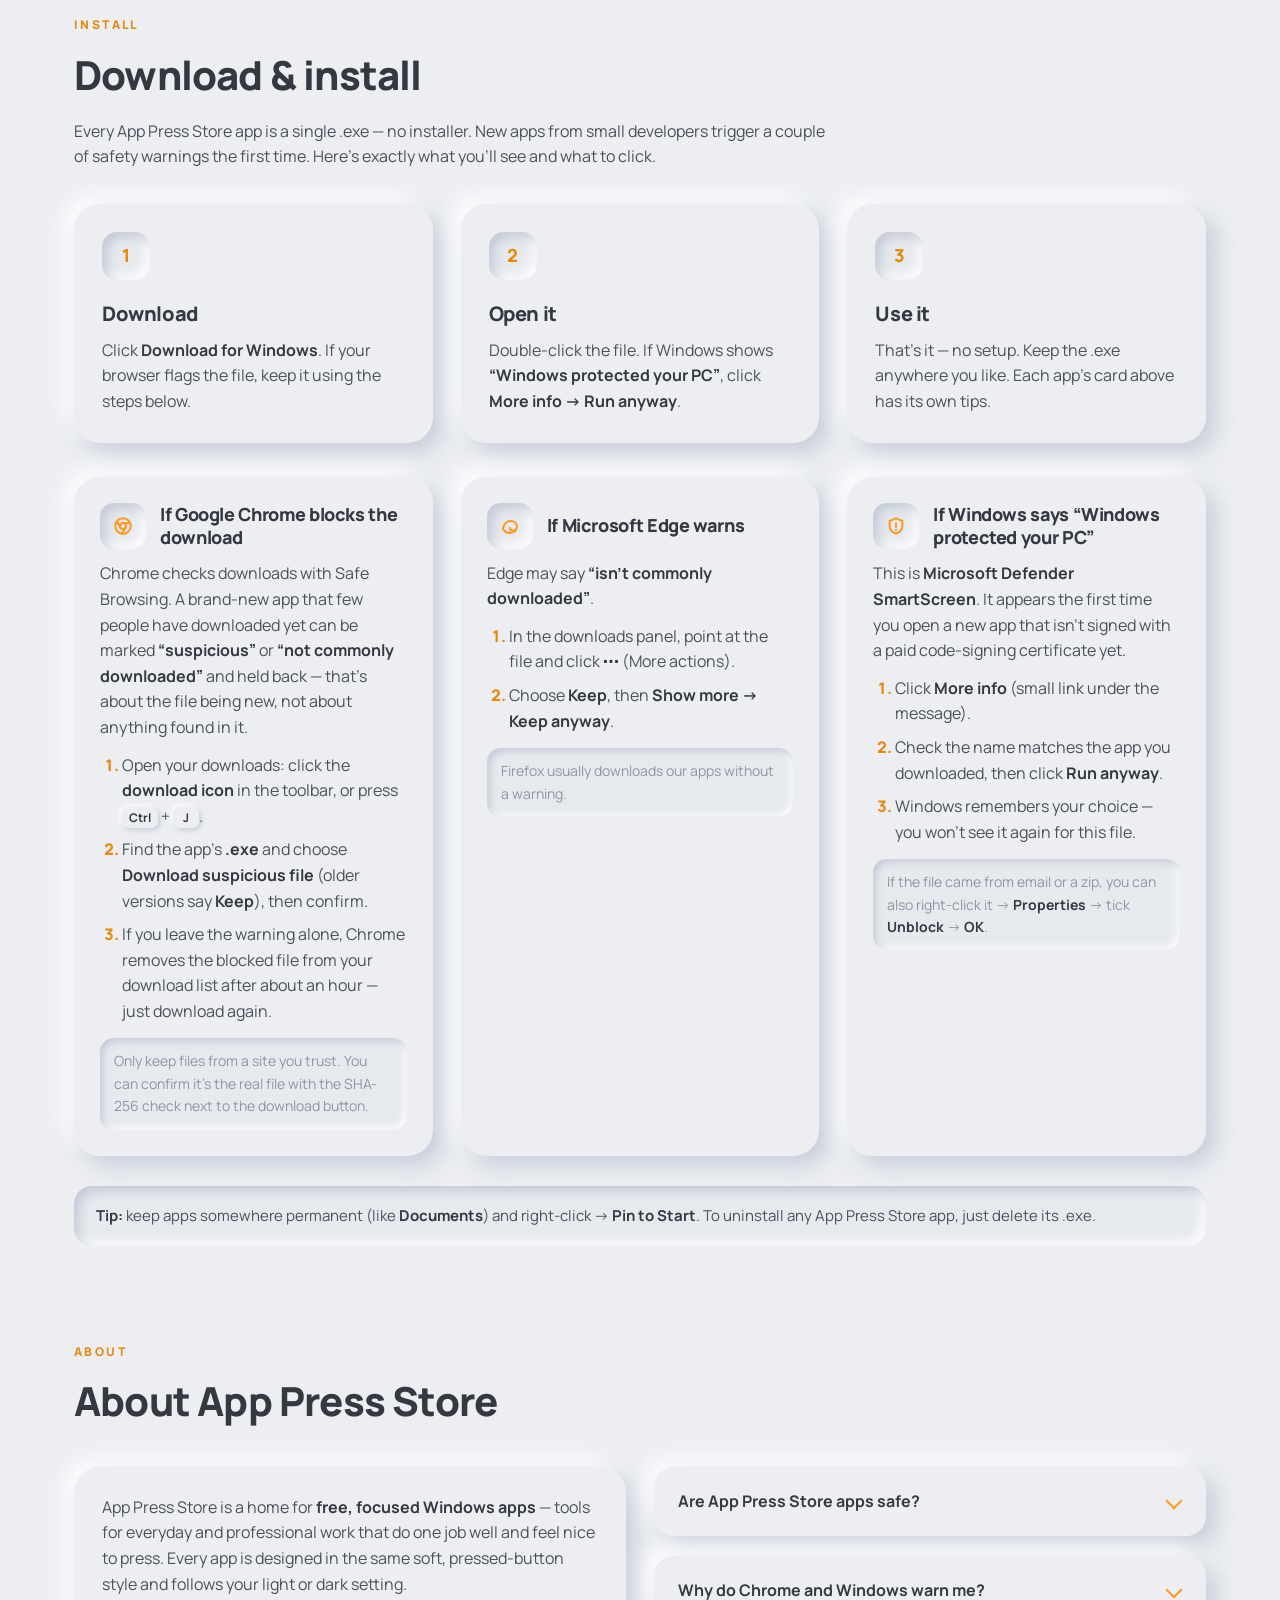
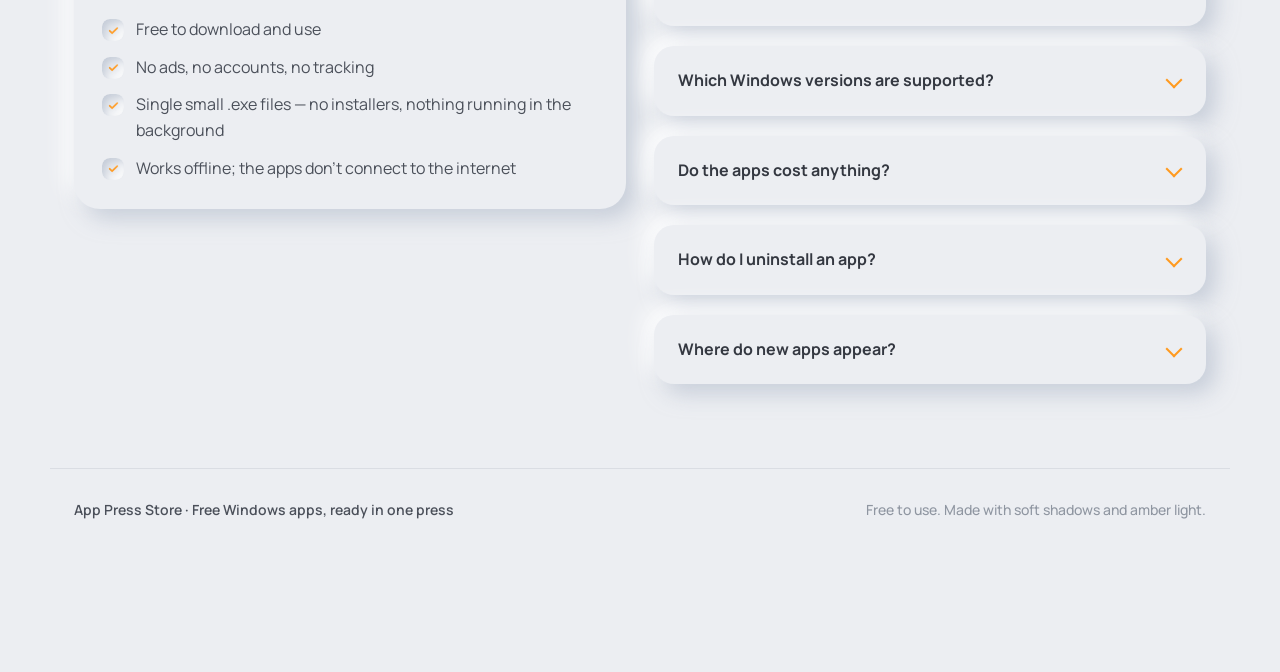
==== commit 035d9ced: "FWD Target v1.0: IRC:115 target deflection, survey plan and survey check Co-Authored-By: Claude Opus" ====
--- a/index.html
+++ b/index.html
@@ -129,7 +129,7 @@
       <!-- apps list -->
       <div class="shelf-head">
         <h2 class="shelf-title">Apps</h2>
-        <span class="inset-pill" id="appCount" aria-live="polite">7 apps · more coming</span>
+        <span class="inset-pill" id="appCount" aria-live="polite">8 apps · more coming</span>
       </div>
       <form class="search inset" id="searchForm" role="search" autocomplete="off">
         <svg viewBox="0 0 24 24" aria-hidden="true"><circle cx="11" cy="11" r="6.5"/><path d="m16 16 4 4"/></svg>
@@ -174,6 +174,19 @@
           <span class="tile-name">DeflectPress</span>
           <span class="tile-desc">FWD analysis software: falling weight deflectometer back calculation, remaining life and IRC:115 overlay design.</span>
           <span class="tile-meta">Windows 10 &amp; 11 · 731 KB · Light &amp; dark</span>
+          <span class="tile-go">View details
+            <svg viewBox="0 0 24 24" aria-hidden="true"><path d="M5 12h14m-5-5 5 5-5 5"/></svg>
+          </span>
+        </a>
+        <a class="app-tile raised" href="/fwd-target/" aria-label="FWD Target target deflection and FWD survey planning software: see details"
+           data-search="fwd target falling weight deflectometer target deflection characteristic deflection d0 deflection bowl band expected deflection survey plan planning test spacing table 2 staggered test points field checklist overlay design check irc irc115 irc:115 2014 remaining life homogeneous sections structural evaluation pavement road highway civil engineering word excel report">
+          <span class="tile-top">
+            <img class="app-icon" src="assets/fwd-target-icon.png" width="64" height="64" alt="">
+            <span class="version inset-pill">v1.0</span>
+          </span>
+          <span class="tile-name">FWD Target</span>
+          <span class="tile-desc">Target FWD deflection for your overlay design, IRC:115 survey plan and a check of the real survey.</span>
+          <span class="tile-meta">Windows 10 &amp; 11 · 332 KB · Light &amp; dark</span>
           <span class="tile-go">View details
             <svg viewBox="0 0 24 24" aria-hidden="true"><path d="M5 12h14m-5-5 5 5-5 5"/></svg>
           </span>
